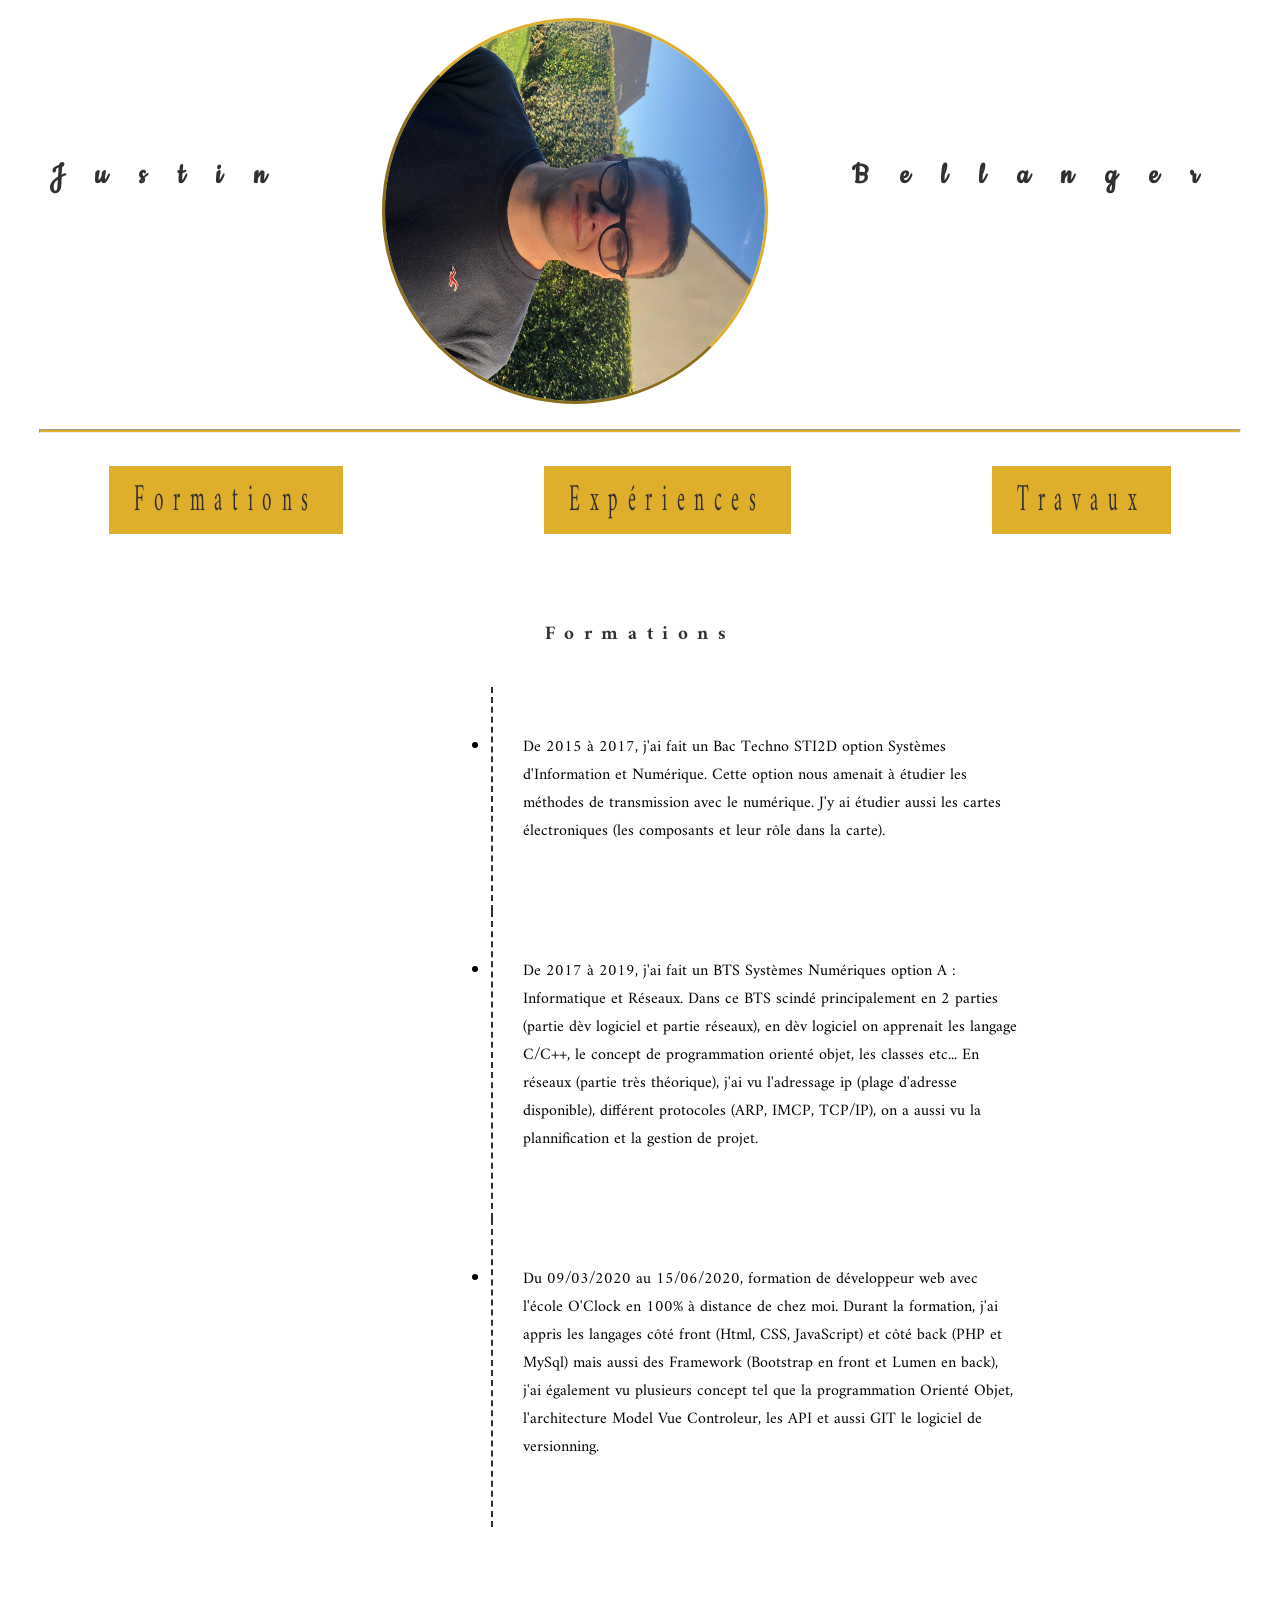
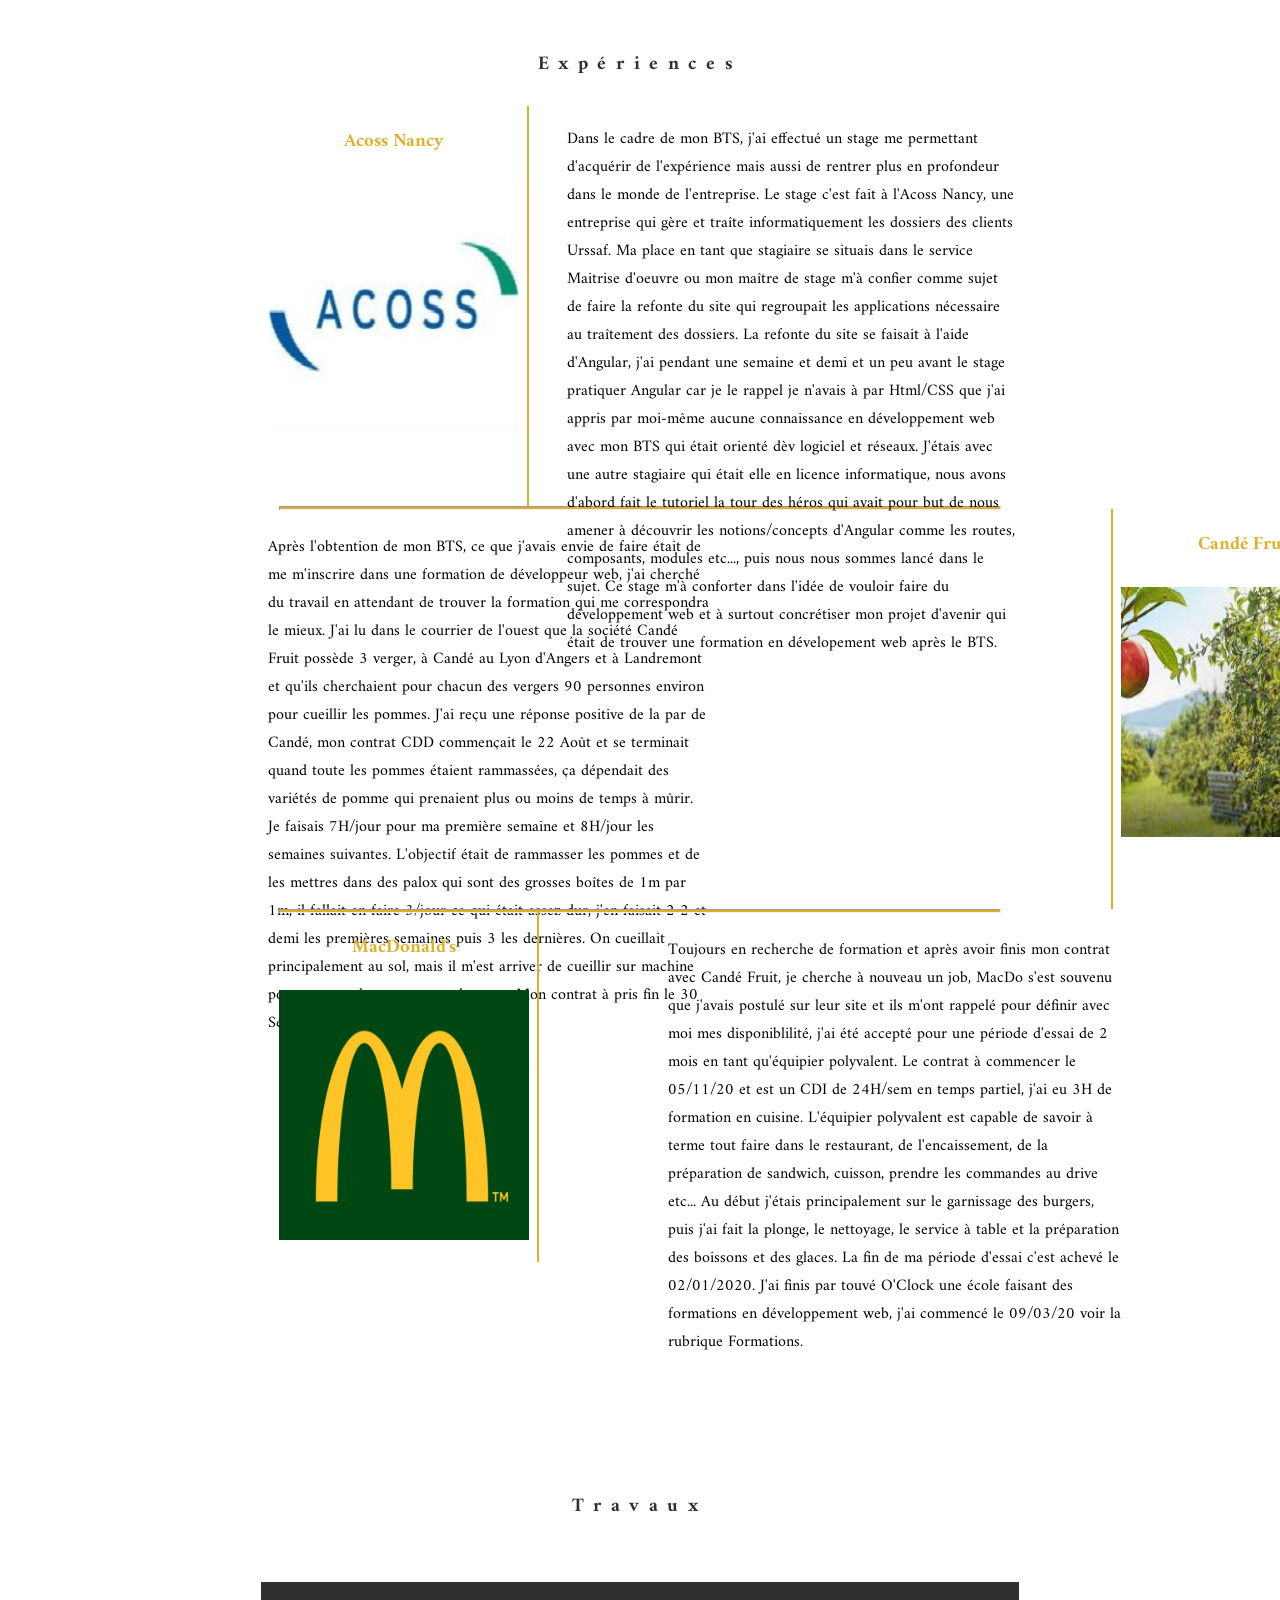
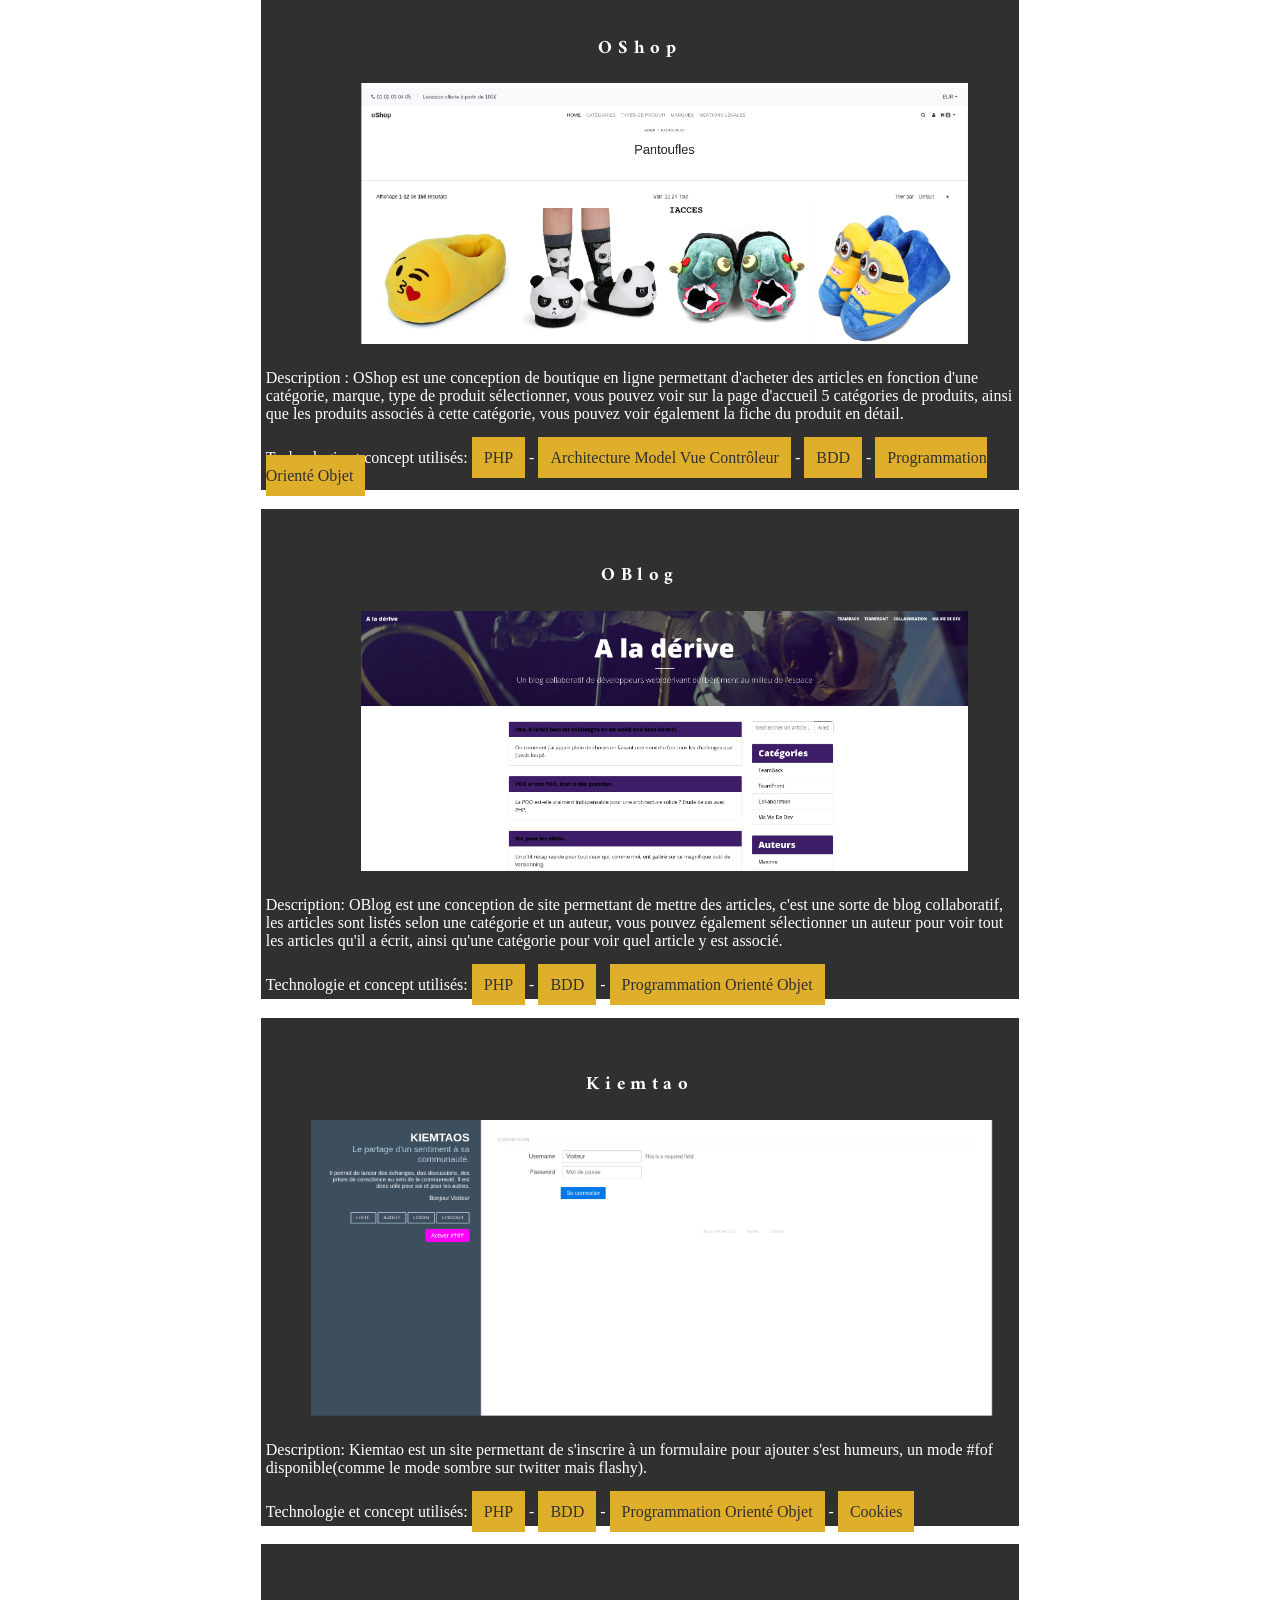
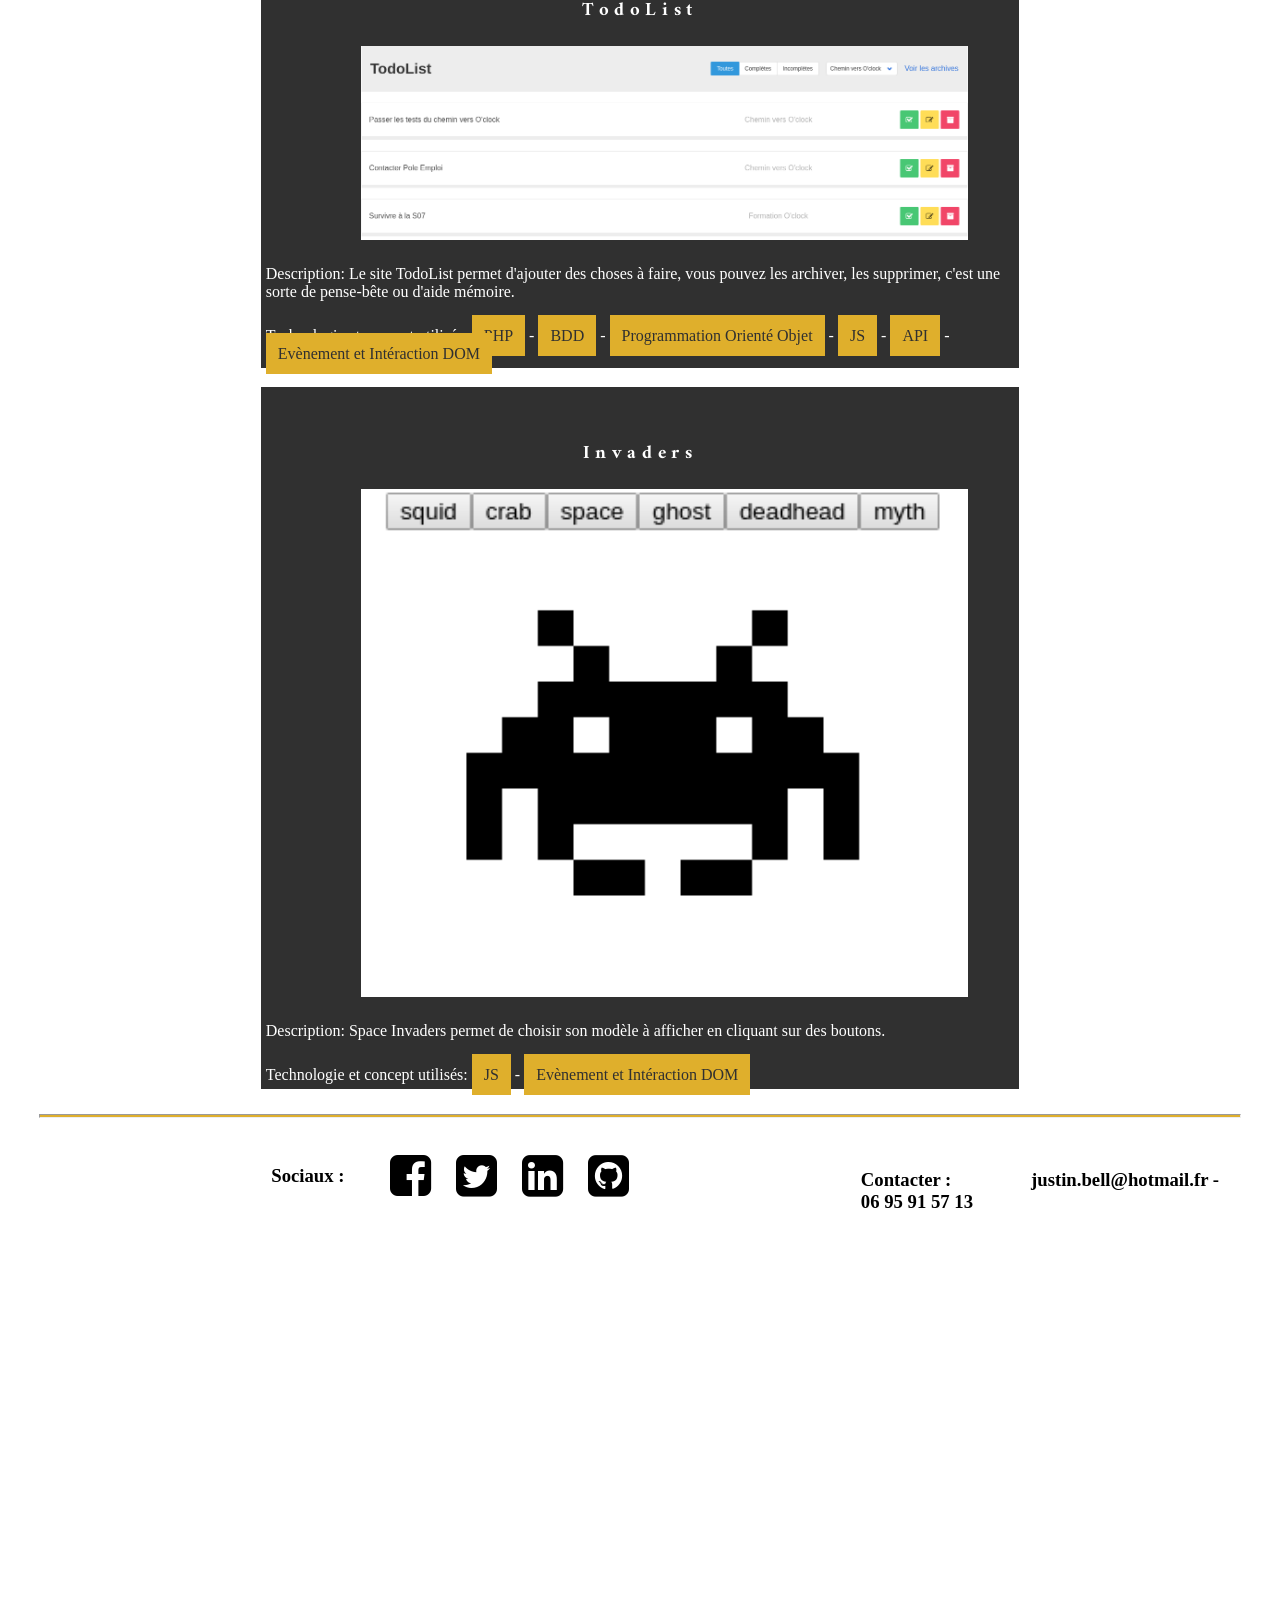
==== integration/index.html @ de5071a7 "premier commit" ====
<!DOCTYPE html>
<html>
    <head>
        <meta charset="utf-8">
        <meta name="author" content="Justin Bellanger" />
        <meta name="description" content="Site web pour me présenter"/>
        <meta name="keywords" content="formations, expériences, travaux">
        <link rel="stylesheet" href="styles.css">
        <link href="https://fonts.googleapis.com/css2?family=Cookie&display=swap" rel="stylesheet">
        <link href="https://fonts.googleapis.com/css2?family=Amiri&family=Cookie&display=swap" rel="stylesheet">
        <link href="https://stackpath.bootstrapcdn.com/font-awesome/4.7.0/css/font-awesome.min.css" rel="stylesheet" integrity="sha384-wvfXpqpZZVQGK6TAh5PVlGOfQNHSoD2xbE+QkPxCAFlNEevoEH3Sl0sibVcOQVnN" crossorigin="anonymous">
        <title>Web CV Justin Bellanger</title>
    </head>

    <body>
        <header class="highPage">
            <h1 class="highTitle">Justin</h1>
            <img class="highPicture" src="images/justinbellanger.JPG" alt="Moi, Justin Bellanger pris en photo dans son jardin">
            <h1 class="highTitle">Bellanger</h1>
        </header>

        <hr>

        <main class="mainPage">
            <section class="mainSection">
                <section class="mainSectionInSection">
                    <a class="mainLink" href="#formations">Formations</a>
                </section>
                <section class="mainSectionInSection">
                    <a class="mainLink" href="#expériences">Expériences</a>
                </section>
                <section class="mainSectionInSection">
                    <a class="mainLink" href="#travaux">Travaux</a>
                </section>
            </section>

            <h2 id="formations">Formations</h2>

            <div class="mainDivFormations">
                <ul class="mainUlFormations">
                    <li>
                        <p>
                            De 2015 à 2017, j'ai fait un Bac Techno STI2D option Systèmes d'Information et Numérique.
                            Cette option nous amenait à étudier les méthodes de transmission avec le numérique.
                            J'y ai étudier aussi les cartes électroniques (les composants et leur rôle dans la carte).
                        </p>
                    </li>

                    <li>
                        <p>
                            De 2017 à 2019, j'ai fait un BTS Systèmes Numériques option A : Informatique et Réseaux.
                            Dans ce BTS scindé principalement en 2 parties (partie dèv logiciel et partie réseaux), 
                            en dèv logiciel on apprenait les langage C/C++, le concept de programmation orienté objet, 
                            les classes etc... 
                            En réseaux (partie très théorique), j'ai vu l'adressage ip (plage d'adresse disponible),
                            différent protocoles (ARP, IMCP, TCP/IP), on a aussi vu la plannification et la gestion de projet.
                        </p>
                    </li>

                    <li>
                        <p>
                            Du 09/03/2020 au 15/06/2020, formation de développeur web avec l'école O'Clock en 100% à distance 
                            de chez moi. Durant la formation, j'ai appris les langages côté front (Html, CSS, JavaScript) et côté 
                            back (PHP et MySql) mais aussi des Framework (Bootstrap en front et Lumen en back), j'ai également vu plusieurs
                            concept tel que la programmation Orienté Objet, l'architecture Model Vue Controleur, les API et aussi GIT 
                            le logiciel de versionning. 
                        </p>
                    </li>
                </ul>
            </div>

            <h2 id="expériences">Expériences</h2>

            <section class="mainSectionExperience">
                <div class="mainDivLeftAcossExperience">
                    <h3 class="mainTitleAcossExperience">Acoss Nancy</h3>
                    <img class="mainImgAcossExperience" src="images/acoss.png" alt="L'entreprise Acoss à Nancy ou j'ai fait mon stage">
                </div>
                
                <div class="mainDivRightAcossExperience">
                    <p class="mainParagraphAcossExperience">
                        Dans le cadre de mon BTS, j'ai effectué un stage me permettant d'acquérir de l'expérience mais
                        aussi de rentrer plus en profondeur dans le monde de l'entreprise.

                        Le stage c'est fait à l'Acoss Nancy, une entreprise qui gère et traîte informatiquement les dossiers des clients 
                        Urssaf.

                        Ma place en tant que stagiaire se situais dans le service Maitrise d'oeuvre ou mon maître de stage m'à confier comme sujet
                        de faire la refonte du site qui regroupait les applications nécessaire au traîtement des dossiers.

                        La refonte du site se faisait à l'aide d'Angular, j'ai pendant une semaine et demi et un peu avant le stage pratiquer Angular car je
                        le rappel je n'avais à par Html/CSS que j'ai appris par moi-même aucune connaissance en développement web avec mon BTS qui était orienté dèv logiciel et réseaux.

                        J'étais avec une autre stagiaire qui était elle en licence informatique, nous avons d'abord fait le tutoriel la tour des héros qui avait
                        pour but de nous amener à découvrir les notions/concepts d'Angular comme les routes, composants, modules etc..., puis nous nous sommes
                        lancé dans le sujet. 

                        Ce stage m'à conforter dans l'idée de vouloir faire du développement web et à surtout concrétiser mon projet d'avenir qui était de
                        trouver une formation en dévelopement web après le BTS.
                    </p>
                </div>
               
                
                <hr class="mainHrHorizontalExperience">

                <div class="mainDivLeftCandeFruitExperience">
                    <p class="mainParagraphCandeFruitExperience">
                        Après l'obtention de mon BTS, ce que j'avais envie de faire était de me m'inscrire dans une formation de développeur web, 
                        j'ai cherché du travail en attendant de trouver la formation qui me correspondra le mieux.

                        J'ai lu dans le courrier de l'ouest que la société Candé Fruit possède 3 verger, à Candé 
                        au Lyon d'Angers et à Landremont et qu'ils cherchaient pour chacun des vergers 90 personnes environ pour
                        cueillir les pommes.

                        J'ai reçu une réponse positive de la par de Candé, mon contrat CDD commençait le 22 Août et se terminait quand toute
                        les pommes étaient rammassées, ça dépendait des variétés de pomme qui prenaient plus ou moins de temps à mûrir.

                        Je faisais 7H/jour pour ma première semaine et 8H/jour les semaines suivantes.

                        L'objectif était de rammasser les pommes et de les mettres dans des palox qui sont des grosses boîtes de 1m par 1m,
                        il fallait en faire 3/jour ce qui était assez dur, j'en faisait 2 2 et demi les premières semaines puis 3 les dernières.

                        On cueillait principalement au sol, mais il m'est arriver de cueillir sur machine pour attraper les pommes en hauteur.

                        Mon contrat à pris fin le 30 Septembre.
                    </p>
                </div>

                <div class="mainDivRightCandeFruitExperience">
                    <h3 class="mainTitleCandeFruitExperience">Candé Fruit</h3>
                    <img class="mainImgCandeFruitExperience" src="images/verger.jpeg">
                </div>

                <hr class="mainHrHorizontalCandeFruitExperience">

                <div class="mainDivLeftMacDoExperience">
                    <h3 class="mainTitleMacDoExperience">MacDonald's</h3>
                    <img class="mainImgMacDoExperience" src="images/mcdo.png">
                </div>

                <div class="mainDivRightMacDoExperience">
                    <p class="mainParagraphMacDoExperience">
                        Toujours en recherche de formation et après avoir finis mon contrat avec Candé Fruit, je cherche à nouveau
                        un job, MacDo s'est souvenu que j'avais postulé sur leur site et ils m'ont rappelé pour définir avec moi mes
                        disponiblilité, j'ai été accepté pour une période d'essai de 2 mois en tant qu'équipier polyvalent.

                        Le contrat à commencer le 05/11/20 et est un CDI de 24H/sem en temps partiel, j'ai eu 3H de formation en cuisine.

                        L'équipier polyvalent est capable de savoir à terme tout faire dans le restaurant, de l'encaissement,
                        de la préparation de sandwich, cuisson, prendre les commandes au drive etc...

                        Au début j'étais principalement sur le garnissage des burgers, puis j'ai fait la plonge, le nettoyage,
                        le service à table et la préparation des boissons et des glaces.

                        La fin de ma période d'essai c'est achevé le 02/01/2020.

                        J'ai finis par touvé O'Clock une école faisant des formations en développement web, j'ai commencé le 09/03/20
                        voir la rubrique Formations.
                    </p>
                </div>
            </section>

            <h2 id="travaux">Travaux</h2>

            <section class="mainSectionTravaux">
                <div class="mainDivOShopTravaux">
                    <h3 class="mainTitleOShopTravaux">OShop</h3>
                    <img class="mainImgOShopTravaux" src="images/OShop.png" alt="Image représentant une boutique en ligne avec une liste d'article">
                    <p class="mainParagraphOShopTravaux">
                        Description : OShop est une conception de boutique en ligne permettant d'acheter des articles en
                        fonction d'une catégorie, marque, type de produit sélectionner,
                        vous pouvez voir sur la page d'accueil 5 catégories de produits, ainsi que les produits associés
                        à cette catégorie, vous pouvez voir également la fiche du produit en détail.
                    </p>
                    <p class="mainParagraphOShopTravaux">
                        Technologie et concept utilisés: <span><tag class="mainTagOShopTravaux">PHP</tag> - <tag class="mainTagOShopTravaux">Architecture Model Vue Contrôleur</tag> - <tag class="mainTagOShopTravaux">BDD</tag> - <tag class="mainTagOShopTravaux">Programmation Orienté Objet</tag></span>
                    </p>
                </div>

                <div class="mainDivOBlogTravaux">
                    <h3 class="mainTitleOBlogTravaux">OBlog</h3>
                    <img class="mainImgOBlogTravaux" src="images/OBlog.png" alt="Image représentant un contenu pour éditer des articles">
                    <p class="mainParagraphOBlogTravaux">
                        Description: OBlog est une conception de site permettant de mettre des articles, c'est une sorte de blog collaboratif, les articles sont listés selon une catégorie et un auteur,
                        vous pouvez également sélectionner un auteur pour voir tout les articles qu'il a écrit, ainsi qu'une catégorie pour voir quel article y est associé. 
                    </p>
                    <p class="mainParagraphOBlogTravaux">
                        Technologie et concept utilisés: <span><tag class="mainTagOBlogTravaux">PHP</tag> - <tag class="mainTagOBlogTravaux">BDD</tag> - <tag class="mainTagOBlogTravaux">Programmation Orienté Objet</tag></span>
                    </p>
                </div>

                <div class="mainDivKiemtaoTravaux">
                    <h3 class="mainTitleKiemtaoTravaux">Kiemtao</h3>
                    <img class="mainImgKiemtaoTravaux" src="images/Kiemtao.png" alt="Image représentant un site pour décrire s'est humeurs">
                    <p class="mainParagraphKiemtaoTravaux">
                        Description: Kiemtao est un site permettant de s'inscrire à un formulaire pour ajouter s'est humeurs, un mode #fof disponible(comme le mode sombre sur twitter mais flashy). 
                    </p>
                    <p class="mainParagraphKiemtaoTravaux">
                        Technologie et concept utilisés: <span><tag class="mainTagKiemtaoTravaux">PHP</tag> - <tag class="mainTagKiemtaoTravaux">BDD</tag> - <tag class="mainTagKiemtaoTravaux">Programmation Orienté Objet</tag> - <tag class="mainTagKiemtaoTravaux">Cookies</tag></span>
                    </p>
                </div>

                <div class="mainDivTodoListTravaux">
                    <h3 class="mainTitleTodoListTravaux">TodoList</h3>
                    <img class="mainImgTodoListTravaux" src="images/TodoList.png" alt="Image représentant un site permettant de lister les choses que vous avez à faire">
                    <p class="mainParagraphTodoListTravaux">
                        Description: Le site TodoList permet d'ajouter des choses à faire, vous pouvez les archiver, les supprimer, c'est une sorte de pense-bête ou d'aide mémoire. 
                    </p>
                    <p class="mainParagraphTodoListTravaux">
                        Technologie et concept utilisés: <span><tag class="mainTagKiemtaoTravaux">PHP</tag> - <tag class="mainTagKiemtaoTravaux">BDD</tag> - <tag class="mainTagKiemtaoTravaux">Programmation Orienté Objet</tag> - <tag class="mainTagKiemtaoTravaux">JS</tag> - <tag class="mainTagKiemtaoTravaux">API</tag> - <tag class="mainTagKiemtaoTravaux">Evènement et Intéraction DOM</tag></span>
                    </p>
                </div>

                <div class="mainDivSpaceInvadersTravaux">
                    <h3 class="mainTitleSpaceInvadersTravaux">Invaders</h3>
                    <img class="mainImgSpaceInvadersTravaux" src="images/Invaders.png" alt="Image représentant un site ou l'on peur choisir d'afficher un modèle">
                    <p class="mainParagraphSpaceInvadersTravaux">
                        Description: Space Invaders permet de choisir son modèle à afficher en cliquant sur des boutons. 
                    </p>
                    <p class="mainParagraphSpaceInvadersTravaux">
                        Technologie et concept utilisés: <span><tag class="mainTagSpaceInvadersTravaux">JS</tag> - <tag class="mainTagSpaceInvadersTravaux">Evènement et Intéraction DOM</tag></span>
                    </p>
                </div>
            </section>
        </main>

        <hr class="mainHr">

        <footer class="downPage">
            <section class="downSectionSocialMedia">
                <h3>Sociaux :</h3> 
                <div class="logo">
                    <div class="iconLogo"><i class="fa fa-facebook-square fa-3x" aria-hidden="true"></i></div>
                    <div class="iconLogo"><i class="fa fa-twitter-square fa-3x" aria-hidden="true"></i></div>
                    <div class="iconLogo"><i class="fa fa-linkedin-square fa-3x" aria-hidden="true"></i></div>
                    <div class="iconLogo"><i class="fa fa-github-square fa-3x" aria-hidden="true"></i></div>
                </div>
            </section>

            <section class="downSectionContact">
                <h3>Contacter : <span class="downSectionContactMailAndNumber">justin.bell@hotmail.fr - 06 95 91 57 13</span></h3> 
            </section>
        </footer>
    </body>
</html>
---- integration/styles.css ----
body {

    height: 100vh;
}
/* Style du Header */
.highPage {

    display: flex;
    justify-content: space-around;
}

.highPicture {

    margin-top: 10px;
    width: 380px;
    height: 380px;
    transform: rotate(90deg);
    border-radius: 50%; 
    border-style: outset;
    border-width: 3px;
    border-color: #dfaf2c;

}

.highTitle {

    color: #303030;
    margin-top: 150px;
    letter-spacing: 1em;
    font-family: 'Cookie', cursive;
}

hr {

    background-color: #dfaf2c;
    height: 2px;
    width: 95%;
    margin-right: auto;
    margin-left: auto;
    margin-top: 25px;
}

/* Style du Main */
.mainSection {

    margin-top: 50px;
    display: flex;
    justify-content: space-around;
    width: 100%;
    perspective: 600px;/* On donne une perspective à un conteneur d'élément pour lui donné une profondeur */
    perspective-origin: center;/* On définit l'origine du point de fuite, c'est ce qui va donner l'impression qu'on va regarder de tel ou tel côté */
}

.mainSectionInSection {

    background-color: #dfaf2c;
    transform: translateZ(100px);/* Je fais translater sur l'axe z en profondeur, la je rapproche de 100px */
    transform: scale3d(1, 2, 2);/* Agrandit un objet selon un facteur sx sy sz sur les différents axes, ici je double le volume en ordonnée et en profondeur */
}

.mainLink {

    letter-spacing: 0.5em;
    font-family: 'Amiri', serif;
    text-decoration: none;
    color: #303030;
    padding: 25px;
    font-size: larger;
}

#formations {

    text-align: center;
    letter-spacing: 0.5em;
    font-family: 'Amiri', serif;
    margin-top: 100px;
    font-size: larger;
    color: #303030;
}

.mainDivFormations {

    font-family: 'Amiri', serif;
    width: 60%; 
    margin: auto; 
}

.mainDivFormations .mainUlFormations {

    margin: 20px 0;
    padding: 0;
    display: inline-block;
}

.mainDivFormations .mainUlFormations li { 

    list-style-type: disc;
    margin: auto;
    margin-left: 230px;
    min-height: 50px;
    border-left: 2px dashed #303030;
    padding: 30px 0 50px 30px;
    position: relative;
}

#expériences {

    text-align: center;
    letter-spacing: 0.5em;
    font-family: 'Amiri', serif;
    margin-top: 100px;
    font-size: larger;
    color: #303030;
}

.mainSectionExperience {

    width: 60%;
    margin-left: auto;
    margin-right: auto;
    margin-top: 25px;
    font-family: 'Amiri', serif;
}

.mainDivLeftAcossExperience {

    max-width: 40%;
    display: table-cell;
    border-right: 2px solid #dfaf2c;
    position: absolute;
    height: 400px;

}

.mainTitleAcossExperience {

    color: #dfaf2c;
    text-align: center;
}

.mainImgAcossExperience {

    padding: 8px;
    margin-left: auto;
    margin-right: auto;
    width: 250px;
    height: 250px;
}

.mainDivRightAcossExperience {

    float: right;
    max-width: 60%;
    vertical-align: auto;
    height: 400px;
}

.mainParagraphAcossExperience {

    padding: 3px;
}

.mainHrHorizontalExperience {

    background-color: #dfaf2c;
    height: 2px;
    width: 95%;
    margin-right: auto;
    margin-left: auto;
    margin-top: 25px;
}

.mainDivLeftCandeFruitExperience {

    max-width: 60%;
    vertical-align: auto;
    height: 400px;
}

.mainParagraphCandeFruitExperience {

    padding: 7px;
}

.mainDivRightCandeFruitExperience {

    max-width: 40%;
    display: table-cell;
    border-left: 2px solid #dfaf2c;
    height: 400px;
    position: relative;
    left: 850px;
    bottom: 417px;
}

.mainTitleCandeFruitExperience {

    color: #dfaf2c;
    text-align: center;
}

.mainImgCandeFruitExperience {

    padding: 8px;
    margin-left: auto;
    margin-right: auto;
    width: 250px;
    height: 250px;
}

.mainHrHorizontalCandeFruitExperience {

    background-color: #dfaf2c;
    height: 2px;
    width: 95%;
    margin-right: auto;
    margin-left: auto;
    margin-top: 25px;
    position: relative;
    bottom: 442px;
}

.mainDivLeftMacDoExperience {

    max-width: 40%;
    display: table-cell;
    border-right: 2px solid #dfaf2c;
    height: 350px;
    position: relative;
    right: 50px;
    bottom: 451px;
    left: 10px;
}

.mainTitleMacDoExperience {

    color: #dfaf2c;
    text-align: center;
}

.mainImgMacDoExperience {

    padding: 8px;
    margin-left: auto;
    margin-right: auto;
    width: 250px;
    height: 250px;
}

.mainParagraphMacDoExperience {

    padding: 7px;
    max-width: 60%;
    position: relative;
    left: 400px;
    bottom: 800px;
    
}

#travaux {

    text-align: center;
    letter-spacing: 0.5em;
    font-family: 'Amiri', serif;
    font-size: larger;
    color: #303030;
    position: relative;
    bottom: 690px;
}

.mainSectionTravaux {

    max-width: 60%;
    margin-left: auto;
    margin-right: auto; 
    position: relative;
    bottom: 650px;
   
}

.mainDivOShopTravaux {

    max-width: 100%; 
    background-color: #303030;
}

.mainTitleOShopTravaux {

    padding-top: 50px;
    text-align: center;
    letter-spacing: 0.3em;
    font-family: 'Amiri', serif;
    color: white;
}

.mainImgOShopTravaux {

    width: 80%;
    padding-left: 100px;
}

.mainParagraphOShopTravaux {

    color: white;
    padding: 5px;
}

.mainTagOShopTravaux {

    background-color: #dfaf2c;
    color: #303030;
    padding: 12px;
}

.mainTitleOBlogTravaux {

    padding-top: 50px;
    letter-spacing: 0.3em;
    font-family: 'Amiri', serif;
    color: #303030;
    text-align: center;
}

.mainDivOBlogTravaux {

    max-width: 100%; 
    background-color: #303030;
}

.mainTitleOBlogTravaux {

    text-align: center;
    letter-spacing: 0.3em;
    font-family: 'Amiri', serif;
    color: white;
}

.mainImgOBlogTravaux {

    width: 80%;
    padding-left: 100px;
}

.mainParagraphOBlogTravaux {

    color: white;
    padding: 5px;
}

.mainTagOBlogTravaux {

    background-color: #dfaf2c;
    color: #303030;
    padding: 12px;
}

.mainTitleKiemtaoTravaux {

    padding-top: 50px;
    letter-spacing: 0.3em;
    font-family: 'Amiri', serif;
    color: #303030;
    text-align: center;
}

.mainDivKiemtaoTravaux {

    max-width: 100%; 
    background-color: #303030;
}

.mainTitleKiemtaoTravaux {

    text-align: center;
    letter-spacing: 0.3em;
    font-family: 'Amiri', serif;
    color: white;
}

.mainImgKiemtaoTravaux {

    width: 90%;
    padding-left: 50px;
}

.mainParagraphKiemtaoTravaux {

    color: white;
    padding: 5px;
}

.mainTagKiemtaoTravaux {

    background-color: #dfaf2c;
    color: #303030;
    padding: 12px;
}

.mainTitleTodoListTravaux {

    padding-top: 50px;
    letter-spacing: 0.3em;
    font-family: 'Amiri', serif;
    color: #303030;
    text-align: center;
}

.mainDivTodoListTravaux {

    max-width: 100%; 
    background-color: #303030;
}

.mainTitleTodoListTravaux {

    text-align: center;
    letter-spacing: 0.3em;
    font-family: 'Amiri', serif;
    color: white;
}

.mainImgTodoListTravaux {

    width: 80%;
    padding-left: 100px;
}

.mainParagraphTodoListTravaux {

    color: white;
    padding: 5px;
}

.mainTagTodoListTravaux {

    background-color: #dfaf2c;
    color: #303030;
    padding: 12px;
}

.mainTitleSpaceInvadersTravaux {

    padding-top: 50px;
    letter-spacing: 0.3em;
    font-family: 'Amiri', serif;
    color: #303030;
    text-align: center;
}

.mainDivSpaceInvadersTravaux {

    max-width: 100%; 
    background-color: #303030;
}

.mainTitleSpaceInvadersTravaux {

    text-align: center;
    letter-spacing: 0.3em;
    font-family: 'Amiri', serif;
    color: white;
}

.mainImgSpaceInvadersTravaux {

    width: 80%;
    padding-left: 100px;
}

.mainParagraphSpaceInvadersTravaux {

    color: white;
    padding: 5px;
}

.mainTagSpaceInvadersTravaux {

    background-color: #dfaf2c;
    color: #303030;
    padding: 12px;
}

.mainHr {

    position: relative;
    bottom: 650px; 
}

.downPage {

    width: 60%;
    position: relative;
    bottom: 630px;
    margin-left: auto;
    margin-right: auto;
}

.downSectionSocialMedia {

    max-width: 50%;
    display: flex;
    justify-content: space-around;
    
}

.logo {

    display: flex;
    flex-direction: row;
    align-items: center;
}

.iconLogo {

    margin-left: 25px;
}

.downSectionContact {

    max-width: 50%;
    position: relative;
    left: 600px;
    bottom: 55px;
}

.downSectionContactMailAndNumber {

    padding-left: 75px;
}
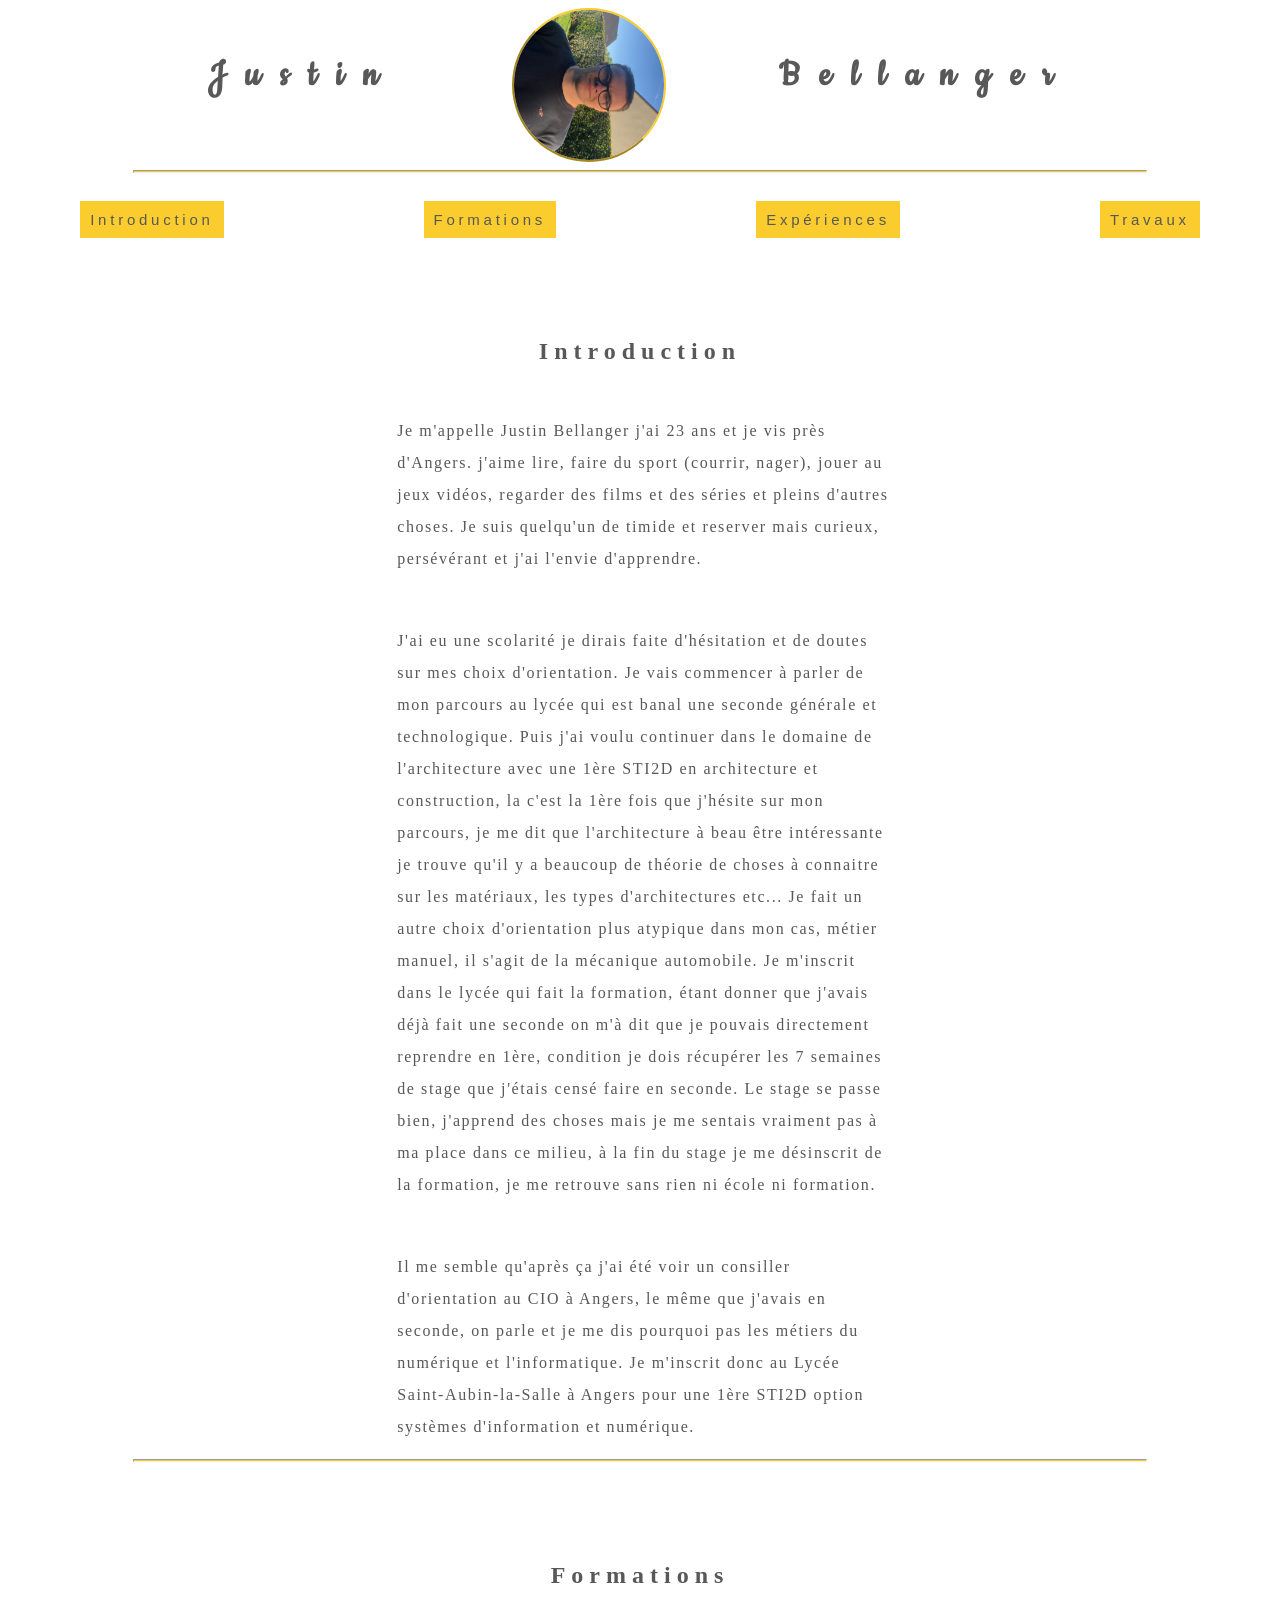
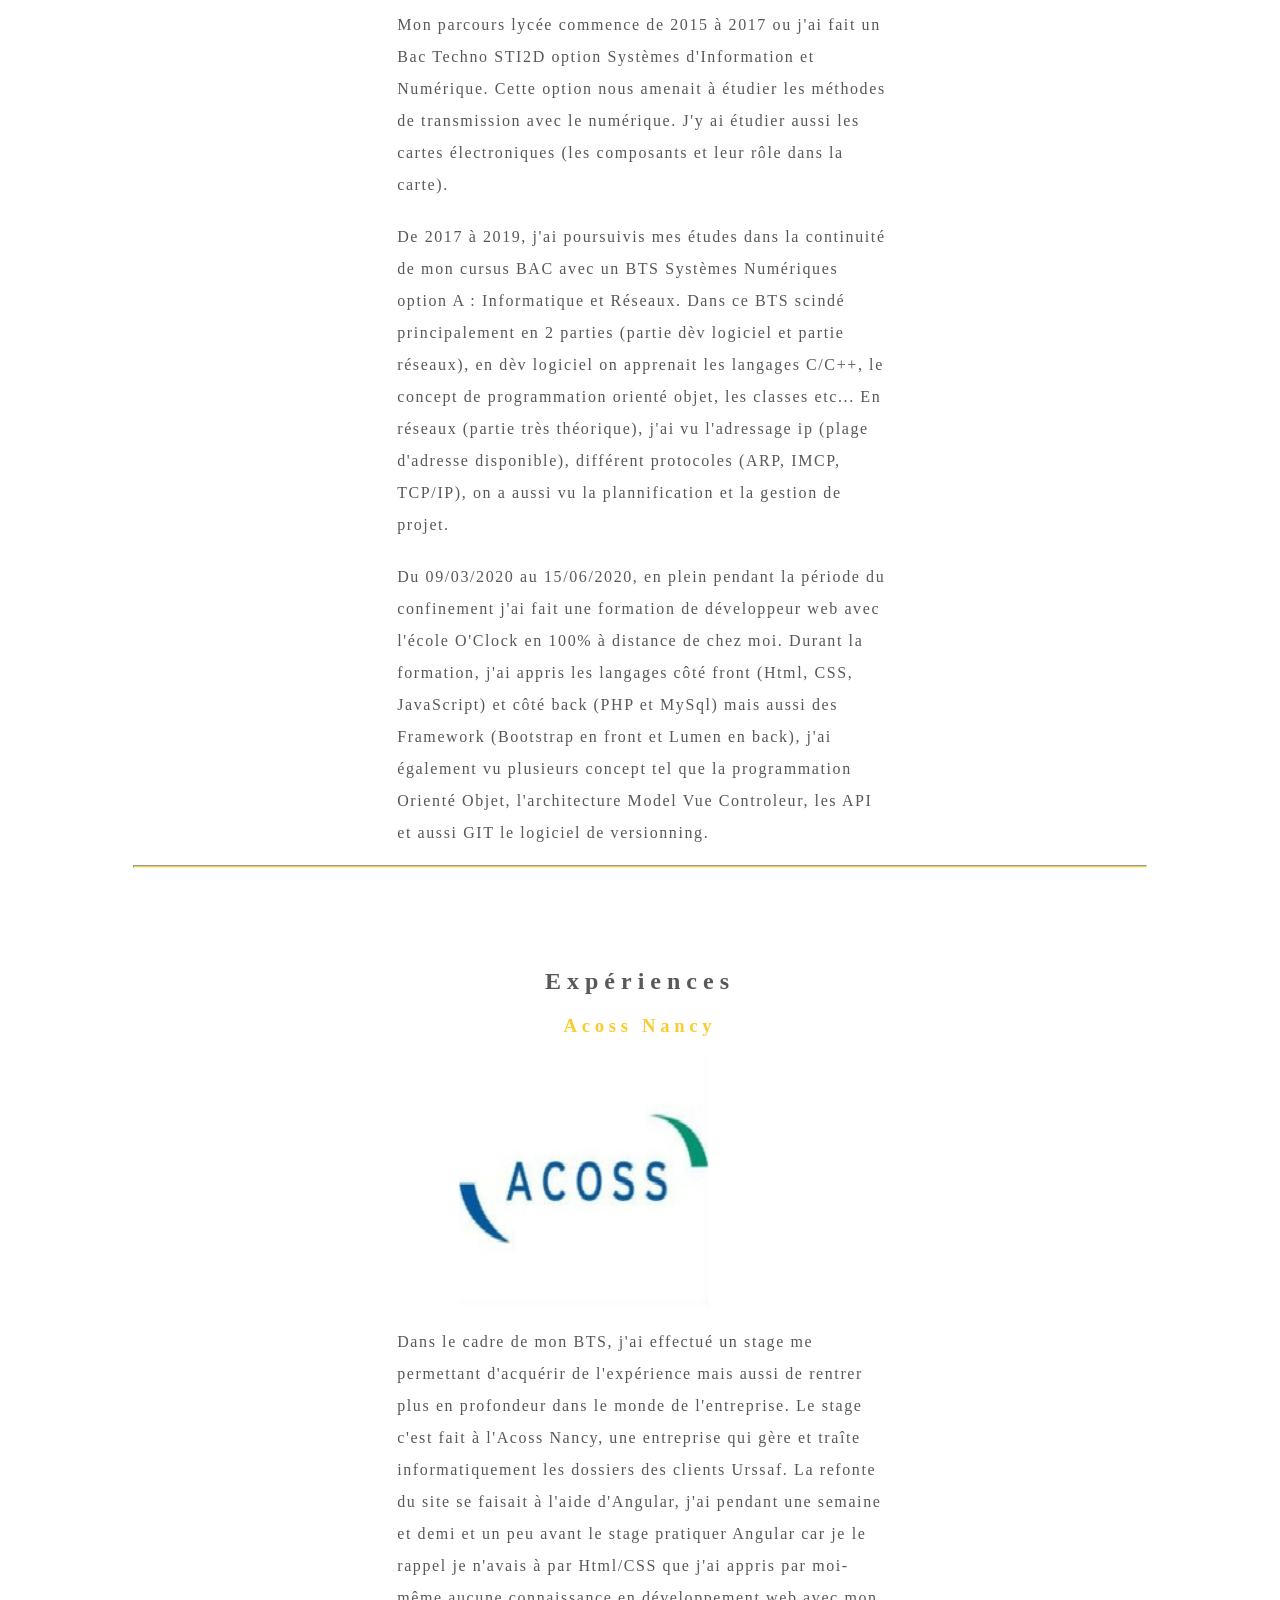
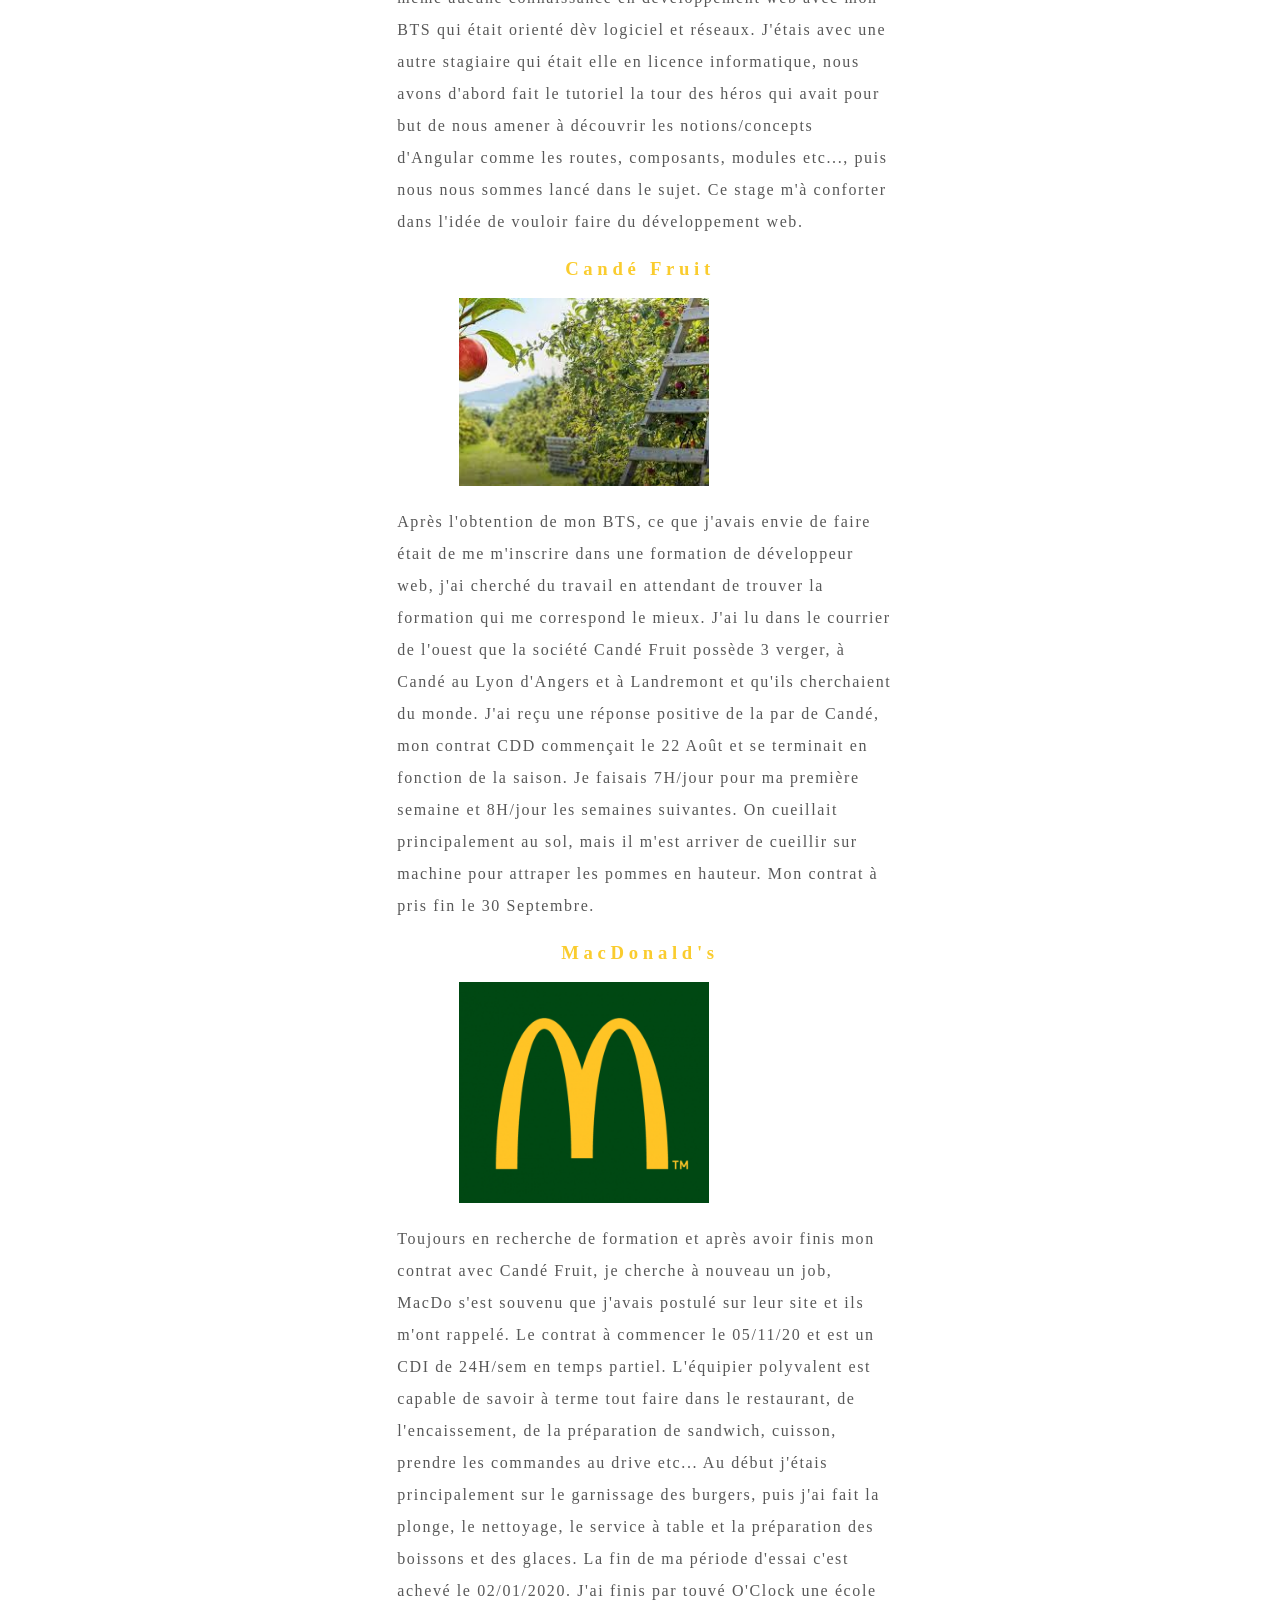
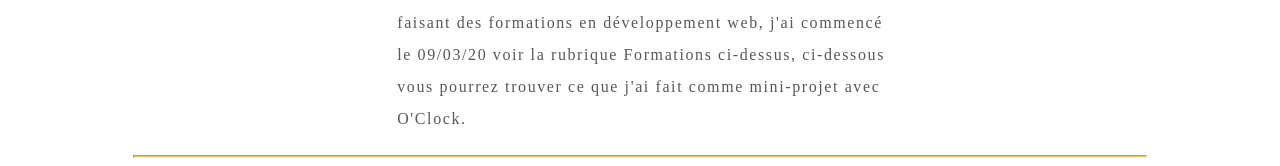
==== commit a4e18f28: "CSS responsive du Header et de la partie Introduction + Formation faite" ====
--- a/integration/index.html
+++ b/integration/index.html
@@ -5,6 +5,7 @@
         <meta name="author" content="Justin Bellanger" />
         <meta name="description" content="Site web pour me présenter"/>
         <meta name="keywords" content="formations, expériences, travaux">
+        <meta name="viewport" content="width=device-width">
         <link rel="stylesheet" href="styles.css">
         <link href="https://fonts.googleapis.com/css2?family=Cookie&display=swap" rel="stylesheet">
         <link href="https://fonts.googleapis.com/css2?family=Amiri&family=Cookie&display=swap" rel="stylesheet">
@@ -13,80 +14,98 @@
     </head>
 
     <body>
+        <!-- Header haut de la page avec une image séparant mon prénom et mon nom -->
         <header class="highPage">
-            <h1 class="highTitle">Justin</h1>
+            <h1 class="highTitleName">Justin</h1>
             <img class="highPicture" src="images/justinbellanger.JPG" alt="Moi, Justin Bellanger pris en photo dans son jardin">
-            <h1 class="highTitle">Bellanger</h1>
+            <h1 class="highTitleLastName">Bellanger</h1>
         </header>
 
         <hr>
-
+        
+        <!-- Main corps de la page -->
         <main class="mainPage">
-            <section class="mainSection">
-                <section class="mainSectionInSection">
-                    <a class="mainLink" href="#formations">Formations</a>
-                </section>
-                <section class="mainSectionInSection">
-                    <a class="mainLink" href="#expériences">Expériences</a>
-                </section>
-                <section class="mainSectionInSection">
-                    <a class="mainLink" href="#travaux">Travaux</a>
-                </section>
-            </section>
-
+            <!-- Menu de navigation avec 4 boutons, représentant les 4 parties du site -->
+            <nav class="nav">
+                <button class="btn"><a href="#introduction">Introduction</a></button>
+                <button class="btn"><a href="#formations">Formations</a></button>
+                <button class="btn"><a href="#expériences">Expériences</a></button>
+                <button class="btn"><a href="#travaux">Travaux</a></button>
+            </nav>
+
+            <!-- Titre première partie -->
+            <h2 id="introduction">Introduction</h2>
+            <!-- Section introduction avec 3 paragraphes -->
+            <section class="presentation">
+                <p class="introParagraph">Je m'appelle Justin Bellanger j'ai 23 ans et je vis près d'Angers.
+                    j'aime lire, faire du sport (courrir, nager), jouer au jeux vidéos, regarder des films et des séries et pleins d'autres choses.
+                    Je suis quelqu'un de timide et reserver mais curieux, persévérant et j'ai l'envie d'apprendre.
+                </p>
+
+                <p class="introParagraph">J'ai eu une scolarité je dirais faite d'hésitation et de doutes sur mes choix d'orientation.
+                    Je vais commencer à parler de mon parcours au lycée qui est banal une seconde générale et technologique.
+                    Puis j'ai voulu continuer dans le domaine de l'architecture avec une 1ère STI2D en architecture et construction,
+                    la c'est la 1ère fois que j'hésite sur mon parcours, je me dit que l'architecture à beau être intéressante je trouve qu'il y a beaucoup de théorie de choses à connaitre
+                    sur les matériaux, les types d'architectures etc...
+                    Je fait un autre choix d'orientation plus atypique dans mon cas, métier manuel, il s'agit de la mécanique automobile.
+                    Je m'inscrit dans le lycée qui fait la formation, étant donner que j'avais déjà fait une seconde on m'à dit que je pouvais directement reprendre en 1ère, condition je dois récupérer les 7 semaines de stage que j'étais censé faire en seconde.
+                    Le stage se passe bien, j'apprend des choses mais je me sentais vraiment pas à ma place dans ce milieu, à la fin du stage je me désinscrit de la formation, je me retrouve sans rien ni école ni formation.
+                </p>
+
+                <p class="introParagraph">Il me semble qu'après ça j'ai été voir un consiller d'orientation au CIO à Angers, le même que j'avais en seconde, on parle et je me dis pourquoi pas les métiers du numérique et l'informatique.
+                    Je m'inscrit donc au Lycée Saint-Aubin-la-Salle à Angers pour une 1ère STI2D option systèmes d'information et numérique.
+                </p>
+            </section>
+
+            <hr>
+
+            <!-- Titre 2ème partie -->
             <h2 id="formations">Formations</h2>
-
-            <div class="mainDivFormations">
-                <ul class="mainUlFormations">
-                    <li>
-                        <p>
-                            De 2015 à 2017, j'ai fait un Bac Techno STI2D option Systèmes d'Information et Numérique.
-                            Cette option nous amenait à étudier les méthodes de transmission avec le numérique.
-                            J'y ai étudier aussi les cartes électroniques (les composants et leur rôle dans la carte).
-                        </p>
-                    </li>
-
-                    <li>
-                        <p>
-                            De 2017 à 2019, j'ai fait un BTS Systèmes Numériques option A : Informatique et Réseaux.
-                            Dans ce BTS scindé principalement en 2 parties (partie dèv logiciel et partie réseaux), 
-                            en dèv logiciel on apprenait les langage C/C++, le concept de programmation orienté objet, 
-                            les classes etc... 
-                            En réseaux (partie très théorique), j'ai vu l'adressage ip (plage d'adresse disponible),
-                            différent protocoles (ARP, IMCP, TCP/IP), on a aussi vu la plannification et la gestion de projet.
-                        </p>
-                    </li>
-
-                    <li>
-                        <p>
-                            Du 09/03/2020 au 15/06/2020, formation de développeur web avec l'école O'Clock en 100% à distance 
-                            de chez moi. Durant la formation, j'ai appris les langages côté front (Html, CSS, JavaScript) et côté 
-                            back (PHP et MySql) mais aussi des Framework (Bootstrap en front et Lumen en back), j'ai également vu plusieurs
-                            concept tel que la programmation Orienté Objet, l'architecture Model Vue Controleur, les API et aussi GIT 
-                            le logiciel de versionning. 
-                        </p>
-                    </li>
-                </ul>
-            </div>
-
+            <!-- Section formation avec 3 paragraphes -->
+            <section class="mainDivFormations">
+                <p class="mainParagraphFormation">
+                    Mon parcours lycée commence de 2015 à 2017 ou j'ai fait un Bac Techno STI2D option Systèmes d'Information et Numérique.
+                    Cette option nous amenait à étudier les méthodes de transmission avec le numérique.
+                    J'y ai étudier aussi les cartes électroniques (les composants et leur rôle dans la carte).
+                </p>
+                    
+                <p class="mainParagraphFormation"> 
+                    De 2017 à 2019, j'ai poursuivis mes études dans la continuité de mon cursus BAC avec un BTS Systèmes Numériques option A : Informatique et Réseaux.
+                    Dans ce BTS scindé principalement en 2 parties (partie dèv logiciel et partie réseaux), 
+                    en dèv logiciel on apprenait les langages C/C++, le concept de programmation orienté objet, 
+                    les classes etc... 
+                    En réseaux (partie très théorique), j'ai vu l'adressage ip (plage d'adresse disponible),
+                    différent protocoles (ARP, IMCP, TCP/IP), on a aussi vu la plannification et la gestion de projet.
+                </p>
+
+                <p class="mainParagraphFormation">
+                    Du 09/03/2020 au 15/06/2020, en plein pendant la période du confinement j'ai fait une formation de développeur web avec l'école O'Clock en 100% à distance 
+                    de chez moi. Durant la formation, j'ai appris les langages côté front (Html, CSS, JavaScript) et côté 
+                    back (PHP et MySql) mais aussi des Framework (Bootstrap en front et Lumen en back), j'ai également vu plusieurs
+                    concept tel que la programmation Orienté Objet, l'architecture Model Vue Controleur, les API et aussi GIT 
+                    le logiciel de versionning. 
+                </p>             
+            </section>
+
+            <hr>
+            
+            <!-- Titre 3ème partie -->
             <h2 id="expériences">Expériences</h2>
-
+            <!-- Section avec 6 divs chacunes -->
             <section class="mainSectionExperience">
-                <div class="mainDivLeftAcossExperience">
-                    <h3 class="mainTitleAcossExperience">Acoss Nancy</h3>
-                    <img class="mainImgAcossExperience" src="images/acoss.png" alt="L'entreprise Acoss à Nancy ou j'ai fait mon stage">
-                </div>
-                
-                <div class="mainDivRightAcossExperience">
-                    <p class="mainParagraphAcossExperience">
+                <!-- La div contient une image et un titre -->
+                <div class="mainLeftDivExperience">
+                    <h3 class="mainTitleExperience">Acoss Nancy</h3>
+                    <img class="mainImgExperience" src="images/acoss.png" alt="L'entreprise Acoss à Nancy ou j'ai fait mon stage">
+                </div>
+                <!-- La div contient un paragraphe descriptif -->
+                <div class="mainRightDivExperience">
+                    <p class="mainParagraphExperience">
                         Dans le cadre de mon BTS, j'ai effectué un stage me permettant d'acquérir de l'expérience mais
                         aussi de rentrer plus en profondeur dans le monde de l'entreprise.
 
                         Le stage c'est fait à l'Acoss Nancy, une entreprise qui gère et traîte informatiquement les dossiers des clients 
                         Urssaf.
-
-                        Ma place en tant que stagiaire se situais dans le service Maitrise d'oeuvre ou mon maître de stage m'à confier comme sujet
-                        de faire la refonte du site qui regroupait les applications nécessaire au traîtement des dossiers.
 
                         La refonte du site se faisait à l'aide d'Angular, j'ai pendant une semaine et demi et un peu avant le stage pratiquer Angular car je
                         le rappel je n'avais à par Html/CSS que j'ai appris par moi-même aucune connaissance en développement web avec mon BTS qui était orienté dèv logiciel et réseaux.
@@ -95,56 +114,44 @@
                         pour but de nous amener à découvrir les notions/concepts d'Angular comme les routes, composants, modules etc..., puis nous nous sommes
                         lancé dans le sujet. 
 
-                        Ce stage m'à conforter dans l'idée de vouloir faire du développement web et à surtout concrétiser mon projet d'avenir qui était de
-                        trouver une formation en dévelopement web après le BTS.
-                    </p>
-                </div>
-               
+                        Ce stage m'à conforter dans l'idée de vouloir faire du développement web.
+                    </p>
+                </div>
                 
-                <hr class="mainHrHorizontalExperience">
-
-                <div class="mainDivLeftCandeFruitExperience">
-                    <p class="mainParagraphCandeFruitExperience">
+                <div class="mainLeftDivExperience">
+                    <h3 class="mainTitleExperience">Candé Fruit</h3>
+                    <img class="mainImgExperience" src="images/verger.jpeg">
+                </div>
+
+                <div class="mainRightDivExperience">
+                    <p class="mainParagraphExperience">
                         Après l'obtention de mon BTS, ce que j'avais envie de faire était de me m'inscrire dans une formation de développeur web, 
-                        j'ai cherché du travail en attendant de trouver la formation qui me correspondra le mieux.
+                        j'ai cherché du travail en attendant de trouver la formation qui me correspond le mieux.
 
                         J'ai lu dans le courrier de l'ouest que la société Candé Fruit possède 3 verger, à Candé 
-                        au Lyon d'Angers et à Landremont et qu'ils cherchaient pour chacun des vergers 90 personnes environ pour
-                        cueillir les pommes.
-
-                        J'ai reçu une réponse positive de la par de Candé, mon contrat CDD commençait le 22 Août et se terminait quand toute
-                        les pommes étaient rammassées, ça dépendait des variétés de pomme qui prenaient plus ou moins de temps à mûrir.
+                        au Lyon d'Angers et à Landremont et qu'ils cherchaient du monde.
+
+                        J'ai reçu une réponse positive de la par de Candé, mon contrat CDD commençait le 22 Août et se terminait en fonction de la saison.
 
                         Je faisais 7H/jour pour ma première semaine et 8H/jour les semaines suivantes.
 
-                        L'objectif était de rammasser les pommes et de les mettres dans des palox qui sont des grosses boîtes de 1m par 1m,
-                        il fallait en faire 3/jour ce qui était assez dur, j'en faisait 2 2 et demi les premières semaines puis 3 les dernières.
-
                         On cueillait principalement au sol, mais il m'est arriver de cueillir sur machine pour attraper les pommes en hauteur.
 
                         Mon contrat à pris fin le 30 Septembre.
                     </p>
                 </div>
 
-                <div class="mainDivRightCandeFruitExperience">
-                    <h3 class="mainTitleCandeFruitExperience">Candé Fruit</h3>
-                    <img class="mainImgCandeFruitExperience" src="images/verger.jpeg">
-                </div>
-
-                <hr class="mainHrHorizontalCandeFruitExperience">
-
-                <div class="mainDivLeftMacDoExperience">
-                    <h3 class="mainTitleMacDoExperience">MacDonald's</h3>
-                    <img class="mainImgMacDoExperience" src="images/mcdo.png">
-                </div>
-
-                <div class="mainDivRightMacDoExperience">
-                    <p class="mainParagraphMacDoExperience">
+                <div class="mainLeftDivExperience">
+                    <h3 class="mainTitleExperience">MacDonald's</h3>
+                    <img class="mainImgExperience" src="images/mcdo.png">
+                </div>
+
+                <div class="mainRightDivExperience">
+                    <p class="mainParagraphExperience">
                         Toujours en recherche de formation et après avoir finis mon contrat avec Candé Fruit, je cherche à nouveau
-                        un job, MacDo s'est souvenu que j'avais postulé sur leur site et ils m'ont rappelé pour définir avec moi mes
-                        disponiblilité, j'ai été accepté pour une période d'essai de 2 mois en tant qu'équipier polyvalent.
-
-                        Le contrat à commencer le 05/11/20 et est un CDI de 24H/sem en temps partiel, j'ai eu 3H de formation en cuisine.
+                        un job, MacDo s'est souvenu que j'avais postulé sur leur site et ils m'ont rappelé.
+
+                        Le contrat à commencer le 05/11/20 et est un CDI de 24H/sem en temps partiel.
 
                         L'équipier polyvalent est capable de savoir à terme tout faire dans le restaurant, de l'encaissement,
                         de la préparation de sandwich, cuisson, prendre les commandes au drive etc...
@@ -155,12 +162,15 @@
                         La fin de ma période d'essai c'est achevé le 02/01/2020.
 
                         J'ai finis par touvé O'Clock une école faisant des formations en développement web, j'ai commencé le 09/03/20
-                        voir la rubrique Formations.
-                    </p>
-                </div>
-            </section>
-
-            <h2 id="travaux">Travaux</h2>
+                        voir la rubrique Formations ci-dessus, ci-dessous vous pourrez trouver ce que j'ai fait comme mini-projet avec O'Clock.
+                    </p>
+                </div>
+            </section>
+
+            <hr>
+
+            <!-- Titre de la 4ème partie -->
+            <!--<h2 id="travaux">Travaux</h2>
 
             <section class="mainSectionTravaux">
                 <div class="mainDivOShopTravaux">
@@ -221,10 +231,10 @@
                         Technologie et concept utilisés: <span><tag class="mainTagSpaceInvadersTravaux">JS</tag> - <tag class="mainTagSpaceInvadersTravaux">Evènement et Intéraction DOM</tag></span>
                     </p>
                 </div>
-            </section>
+            </section>-->
         </main>
-
-        <hr class="mainHr">
+        
+        <!--<hr class="mainHr">
 
         <footer class="downPage">
             <section class="downSectionSocialMedia">
@@ -240,6 +250,6 @@
             <section class="downSectionContact">
                 <h3>Contacter : <span class="downSectionContactMailAndNumber">justin.bell@hotmail.fr - 06 95 91 57 13</span></h3> 
             </section>
-        </footer>
+        </footer>-->
     </body>
 </html> 
--- a/integration/styles.css
+++ b/integration/styles.css
@@ -1,529 +1,276 @@
-body {
-
-    height: 100vh;
-}
+/* Style Globaux */
+
+/* Titre principale */
+h1 {
+
+    font-family: Cookie;
+    letter-spacing: 0.25em;
+    font-size: 25px;
+    margin-top: 45px;
+    color: #585858;
+
+}
+/* Barre de délimitation entre les parties */
+hr {
+
+    background-color: #FACC2E;
+    height: 1px;
+    width: 80%;
+}
+/* Bouttons du menu */
+button {
+
+    margin-top: 20px;
+    margin-left: 30%;
+    margin-right: 30%;
+    padding: 10px;
+    background-color: #FACC2E;
+    border: none;
+}
+
+button:hover {
+
+    cursor: pointer;
+    box-shadow: 4px 4px 4px 4px #585858;
+    transition: 0.3s;
+}
+/* Lien des bouttons */
+a {
+
+    text-decoration: none;
+    font-size: 15px;
+    letter-spacing: 0.25em;
+    color: #585858;
+}
+/* Titres des parties */
+h2 {
+
+    margin-top: 100px;
+    text-align: center;
+    color: #585858;
+    letter-spacing: 0.25em;
+}
+
 /* Style du Header */
+
 .highPage {
 
+    width: 100%;/* Le header va prendre toute la largeur de la page */
+    display: flex;/* Le header va être flexible et on pourra agencer son contenu */
+    justify-content: space-between;/* Le contenu du header s'affiche en ligne avec des espaces entre chaque éléments */
+}
+
+.highTitleName {
+
+    margin-left: 20px;
+}
+
+.highTitleLastName {
+
+    margin-right: 20px;
+}
+
+.highPicture {
+
+    width: 150px;
+    height: 150px;
+    transform: rotate(90deg);/* Propriété qui va axer l'image sur un point d'origine, ici on tourne à 90° autour de son point */
+    border-width: 2px;
+    border-style: outset;/* Bordure qui fait apparaître l'élément en relief */
+    border-color: #FACC2E;
+    border-radius: 50%;
+}
+
+/* Style du Main */
+
+/* Le nav qui contient les 4 bouttons */
+.nav {
+
     display: flex;
-    justify-content: space-around;
-}
-
-.highPicture {
-
-    margin-top: 10px;
-    width: 380px;
-    height: 380px;
-    transform: rotate(90deg);
-    border-radius: 50%; 
-    border-style: outset;
-    border-width: 3px;
-    border-color: #dfaf2c;
-
-}
-
-.highTitle {
-
-    color: #303030;
-    margin-top: 150px;
-    letter-spacing: 1em;
-    font-family: 'Cookie', cursive;
-}
-
-hr {
-
-    background-color: #dfaf2c;
-    height: 2px;
-    width: 95%;
-    margin-right: auto;
-    margin-left: auto;
-    margin-top: 25px;
-}
-
-/* Style du Main */
-.mainSection {
+    flex-wrap: wrap;
+    flex-direction: column;/* Les boutons sont affiché en colonne */
+
+}
+/* Les paragraphes de la partie introduction */
+.introParagraph {
 
     margin-top: 50px;
-    display: flex;
-    justify-content: space-around;
-    width: 100%;
-    perspective: 600px;/* On donne une perspective à un conteneur d'élément pour lui donné une profondeur */
-    perspective-origin: center;/* On définit l'origine du point de fuite, c'est ce qui va donner l'impression qu'on va regarder de tel ou tel côté */
-}
-
-.mainSectionInSection {
-
-    background-color: #dfaf2c;
-    transform: translateZ(100px);/* Je fais translater sur l'axe z en profondeur, la je rapproche de 100px */
-    transform: scale3d(1, 2, 2);/* Agrandit un objet selon un facteur sx sy sz sur les différents axes, ici je double le volume en ordonnée et en profondeur */
-}
-
-.mainLink {
-
-    letter-spacing: 0.5em;
-    font-family: 'Amiri', serif;
-    text-decoration: none;
-    color: #303030;
-    padding: 25px;
-    font-size: larger;
-}
-
-#formations {
-
-    text-align: center;
-    letter-spacing: 0.5em;
-    font-family: 'Amiri', serif;
-    margin-top: 100px;
-    font-size: larger;
-    color: #303030;
-}
-
-.mainDivFormations {
-
-    font-family: 'Amiri', serif;
-    width: 60%; 
-    margin: auto; 
-}
-
-.mainDivFormations .mainUlFormations {
-
-    margin: 20px 0;
-    padding: 0;
-    display: inline-block;
-}
-
-.mainDivFormations .mainUlFormations li { 
-
-    list-style-type: disc;
-    margin: auto;
-    margin-left: 230px;
-    min-height: 50px;
-    border-left: 2px dashed #303030;
-    padding: 30px 0 50px 30px;
-    position: relative;
-}
-
-#expériences {
-
-    text-align: center;
-    letter-spacing: 0.5em;
-    font-family: 'Amiri', serif;
-    margin-top: 100px;
-    font-size: larger;
-    color: #303030;
-}
-
-.mainSectionExperience {
-
-    width: 60%;
+    color: #585858;
+    letter-spacing: 0.1em;
+    padding-left: 10px;
+    line-height: 2rem;/* Espacement entre les lignes */
+}
+/* Les paragraphes de la partie formation */
+.mainParagraphFormation {
+
+    margin-top: 20px;
+    color: #585858;
+    letter-spacing: 0.1em;
+    padding-left: 10px;
+    line-height: 2rem;
+}
+/* La div (gauche->penser pour flexbox) contenant un titre et une image */
+.mainLeftDivExperience {
+
+    width: 80%;/* La div prend 80% dans la largeur de la page */
     margin-left: auto;
     margin-right: auto;
-    margin-top: 25px;
-    font-family: 'Amiri', serif;
-}
-
-.mainDivLeftAcossExperience {
-
-    max-width: 40%;
-    display: table-cell;
-    border-right: 2px solid #dfaf2c;
-    position: absolute;
-    height: 400px;
-
-}
-
-.mainTitleAcossExperience {
-
-    color: #dfaf2c;
+}
+/* Titre de la div de (gauche)*/
+.mainTitleExperience {
+
+    color: #FACC2E;
     text-align: center;
-}
-
-.mainImgAcossExperience {
-
-    padding: 8px;
-    margin-left: auto;
-    margin-right: auto;
+    letter-spacing: 0.25em;
+}
+/* Image de la div de (gauche) */
+.mainImgExperience {
+
     width: 250px;
-    height: 250px;
-}
-
-.mainDivRightAcossExperience {
-
-    float: right;
-    max-width: 60%;
-    vertical-align: auto;
-    height: 400px;
-}
-
-.mainParagraphAcossExperience {
-
-    padding: 3px;
-}
-
-.mainHrHorizontalExperience {
-
-    background-color: #dfaf2c;
-    height: 2px;
-    width: 95%;
-    margin-right: auto;
-    margin-left: auto;
-    margin-top: 25px;
-}
-
-.mainDivLeftCandeFruitExperience {
-
-    max-width: 60%;
-    vertical-align: auto;
-    height: 400px;
-}
-
-.mainParagraphCandeFruitExperience {
-
-    padding: 7px;
-}
-
-.mainDivRightCandeFruitExperience {
-
-    max-width: 40%;
-    display: table-cell;
-    border-left: 2px solid #dfaf2c;
-    height: 400px;
-    position: relative;
-    left: 850px;
-    bottom: 417px;
-}
-
-.mainTitleCandeFruitExperience {
-
-    color: #dfaf2c;
-    text-align: center;
-}
-
-.mainImgCandeFruitExperience {
-
-    padding: 8px;
-    margin-left: auto;
-    margin-right: auto;
-    width: 250px;
-    height: 250px;
-}
-
-.mainHrHorizontalCandeFruitExperience {
-
-    background-color: #dfaf2c;
-    height: 2px;
-    width: 95%;
-    margin-right: auto;
-    margin-left: auto;
-    margin-top: 25px;
-    position: relative;
-    bottom: 442px;
-}
-
-.mainDivLeftMacDoExperience {
-
-    max-width: 40%;
-    display: table-cell;
-    border-right: 2px solid #dfaf2c;
-    height: 350px;
-    position: relative;
-    right: 50px;
-    bottom: 451px;
-    left: 10px;
-}
-
-.mainTitleMacDoExperience {
-
-    color: #dfaf2c;
-    text-align: center;
-}
-
-.mainImgMacDoExperience {
-
-    padding: 8px;
-    margin-left: auto;
-    margin-right: auto;
-    width: 250px;
-    height: 250px;
-}
-
-.mainParagraphMacDoExperience {
-
-    padding: 7px;
-    max-width: 60%;
-    position: relative;
-    left: 400px;
-    bottom: 800px;
-    
-}
-
-#travaux {
-
-    text-align: center;
-    letter-spacing: 0.5em;
-    font-family: 'Amiri', serif;
-    font-size: larger;
-    color: #303030;
-    position: relative;
-    bottom: 690px;
-}
-
-.mainSectionTravaux {
-
-    max-width: 60%;
-    margin-left: auto;
-    margin-right: auto; 
-    position: relative;
-    bottom: 650px;
-   
-}
-
-.mainDivOShopTravaux {
-
-    max-width: 100%; 
-    background-color: #303030;
-}
-
-.mainTitleOShopTravaux {
-
-    padding-top: 50px;
-    text-align: center;
-    letter-spacing: 0.3em;
-    font-family: 'Amiri', serif;
-    color: white;
-}
-
-.mainImgOShopTravaux {
-
-    width: 80%;
-    padding-left: 100px;
-}
-
-.mainParagraphOShopTravaux {
-
-    color: white;
-    padding: 5px;
-}
-
-.mainTagOShopTravaux {
-
-    background-color: #dfaf2c;
-    color: #303030;
-    padding: 12px;
-}
-
-.mainTitleOBlogTravaux {
-
-    padding-top: 50px;
-    letter-spacing: 0.3em;
-    font-family: 'Amiri', serif;
-    color: #303030;
-    text-align: center;
-}
-
-.mainDivOBlogTravaux {
-
-    max-width: 100%; 
-    background-color: #303030;
-}
-
-.mainTitleOBlogTravaux {
-
-    text-align: center;
-    letter-spacing: 0.3em;
-    font-family: 'Amiri', serif;
-    color: white;
-}
-
-.mainImgOBlogTravaux {
-
-    width: 80%;
-    padding-left: 100px;
-}
-
-.mainParagraphOBlogTravaux {
-
-    color: white;
-    padding: 5px;
-}
-
-.mainTagOBlogTravaux {
-
-    background-color: #dfaf2c;
-    color: #303030;
-    padding: 12px;
-}
-
-.mainTitleKiemtaoTravaux {
-
-    padding-top: 50px;
-    letter-spacing: 0.3em;
-    font-family: 'Amiri', serif;
-    color: #303030;
-    text-align: center;
-}
-
-.mainDivKiemtaoTravaux {
-
-    max-width: 100%; 
-    background-color: #303030;
-}
-
-.mainTitleKiemtaoTravaux {
-
-    text-align: center;
-    letter-spacing: 0.3em;
-    font-family: 'Amiri', serif;
-    color: white;
-}
-
-.mainImgKiemtaoTravaux {
-
-    width: 90%;
     padding-left: 50px;
 }
-
-.mainParagraphKiemtaoTravaux {
-
-    color: white;
-    padding: 5px;
-}
-
-.mainTagKiemtaoTravaux {
-
-    background-color: #dfaf2c;
-    color: #303030;
-    padding: 12px;
-}
-
-.mainTitleTodoListTravaux {
-
-    padding-top: 50px;
-    letter-spacing: 0.3em;
-    font-family: 'Amiri', serif;
-    color: #303030;
-    text-align: center;
-}
-
-.mainDivTodoListTravaux {
-
-    max-width: 100%; 
-    background-color: #303030;
-}
-
-.mainTitleTodoListTravaux {
-
-    text-align: center;
-    letter-spacing: 0.3em;
-    font-family: 'Amiri', serif;
-    color: white;
-}
-
-.mainImgTodoListTravaux {
-
-    width: 80%;
-    padding-left: 100px;
-}
-
-.mainParagraphTodoListTravaux {
-
-    color: white;
-    padding: 5px;
-}
-
-.mainTagTodoListTravaux {
-
-    background-color: #dfaf2c;
-    color: #303030;
-    padding: 12px;
-}
-
-.mainTitleSpaceInvadersTravaux {
-
-    padding-top: 50px;
-    letter-spacing: 0.3em;
-    font-family: 'Amiri', serif;
-    color: #303030;
-    text-align: center;
-}
-
-.mainDivSpaceInvadersTravaux {
-
-    max-width: 100%; 
-    background-color: #303030;
-}
-
-.mainTitleSpaceInvadersTravaux {
-
-    text-align: center;
-    letter-spacing: 0.3em;
-    font-family: 'Amiri', serif;
-    color: white;
-}
-
-.mainImgSpaceInvadersTravaux {
-
-    width: 80%;
-    padding-left: 100px;
-}
-
-.mainParagraphSpaceInvadersTravaux {
-
-    color: white;
-    padding: 5px;
-}
-
-.mainTagSpaceInvadersTravaux {
-
-    background-color: #dfaf2c;
-    color: #303030;
-    padding: 12px;
-}
-
-.mainHr {
-
-    position: relative;
-    bottom: 650px; 
-}
-
-.downPage {
-
-    width: 60%;
-    position: relative;
-    bottom: 630px;
-    margin-left: auto;
-    margin-right: auto;
-}
-
-.downSectionSocialMedia {
-
-    max-width: 50%;
-    display: flex;
-    justify-content: space-around;
-    
-}
-
-.logo {
-
-    display: flex;
-    flex-direction: row;
-    align-items: center;
-}
-
-.iconLogo {
-
-    margin-left: 25px;
-}
-
-.downSectionContact {
-
-    max-width: 50%;
-    position: relative;
-    left: 600px;
-    bottom: 55px;
-}
-
-.downSectionContactMailAndNumber {
-
-    padding-left: 75px;
+/* Paragraphe de la div de (droite) */
+.mainParagraphExperience {
+
+    color: #585858;
+    margin-bottom: 20px;
+    letter-spacing: 0.1em;
+    padding-left: 10px;
+    line-height: 2rem;
+}
+
+/* Responsive */
+
+@media screen and (min-width: 600px) 
+{
+    /* Tablettes */
+    .highTitleName {
+
+        margin-left: 20px;
+        letter-spacing: 0.5em;
+        font-size: 30px;
+    }
+    .highTitleLastName {
+
+        margin-right: 20px;
+        letter-spacing: 0.5em;
+        font-size: 30px;
+    }
+    .nav {
+
+        flex-wrap: nowrap;
+        flex-direction: row;
+        justify-content: center;/* A 600px le menu avec les boutons seront sur une seule ligne */
+    }
+    button {
+
+        padding: 10px;
+        margin-left: 10px;
+        margin-right: 10px;
+    }
+    .presentation {
+
+        width: 80%;/* A 600px le contenu de la div ne prendra que 80% de sa largeur */
+        margin-left: auto;
+        margin-right: auto;
+    }
+    .mainDivFormations {
+
+        width: 80%;
+        margin-left: auto;
+        margin-right: auto;
+    }
+    .mainImgExperience {
+
+        padding-left: 100px;
+    }
+    .mainRightDivExperience {
+
+        width: 80%;
+        margin-left: auto;
+        margin-right: auto;
+    }
+
+} 
+
+@media screen and (min-width: 900px) 
+{
+    /* Tablette avec écran plus grand */
+    .highTitleName {
+
+        font-size: 40px;
+        margin-left: 30px;
+    }
+    .highTitleLastName {
+
+        font-size: 40px;
+        margin-right: 30px;
+    }
+    button {
+
+        margin-left: 60px;
+        margin-right: 60px;
+    }
+    .presentation {
+
+        width: 60%;/* A 900px le contenu de la div ne prendra que 60% de sa largeur */
+        margin-left: auto;
+        margin-right: auto;
+    }
+    .mainDivFormations {
+
+        width: 60%;
+        margin-left: auto;
+        margin-right: auto;
+    }
+    .mainImgExperience {
+
+        padding-left: 225px;/* A partir de 900px l'image sera décaler de 225px vers la droite pour quel soit centrer (technique à revoir peut-être utiliser flexbox) */
+    }
+    .mainRightDivExperience {
+
+        width: 60%;
+        margin-left: auto;
+        margin-right: auto;
+    }
+}
+
+@media screen and (min-width: 1200px)
+{
+    /* Ordinateur */
+    .highTitleName {
+
+        margin-left: 200px;
+    }
+    .highTitleLastName {
+
+        margin-right: 200px;
+    }
+    button {
+
+        margin-left: 100px;
+        margin-right: 100px;
+    }
+    .presentation {
+
+        width: 40%;/* A 1200px le contenu de la div ne prendra que 40% de sa largeur */
+        margin-left: auto;
+        margin-right: auto;
+    }
+    .mainDivFormations {
+
+        width: 40%;
+        margin-left: auto;
+        margin-right: auto;
+    }
+    .mainImgExperience {
+
+        padding-left: 325px;
+    }
+    .mainRightDivExperience {
+
+        width: 40%;
+        margin-left: auto;
+        margin-right: auto;
+    }
 }
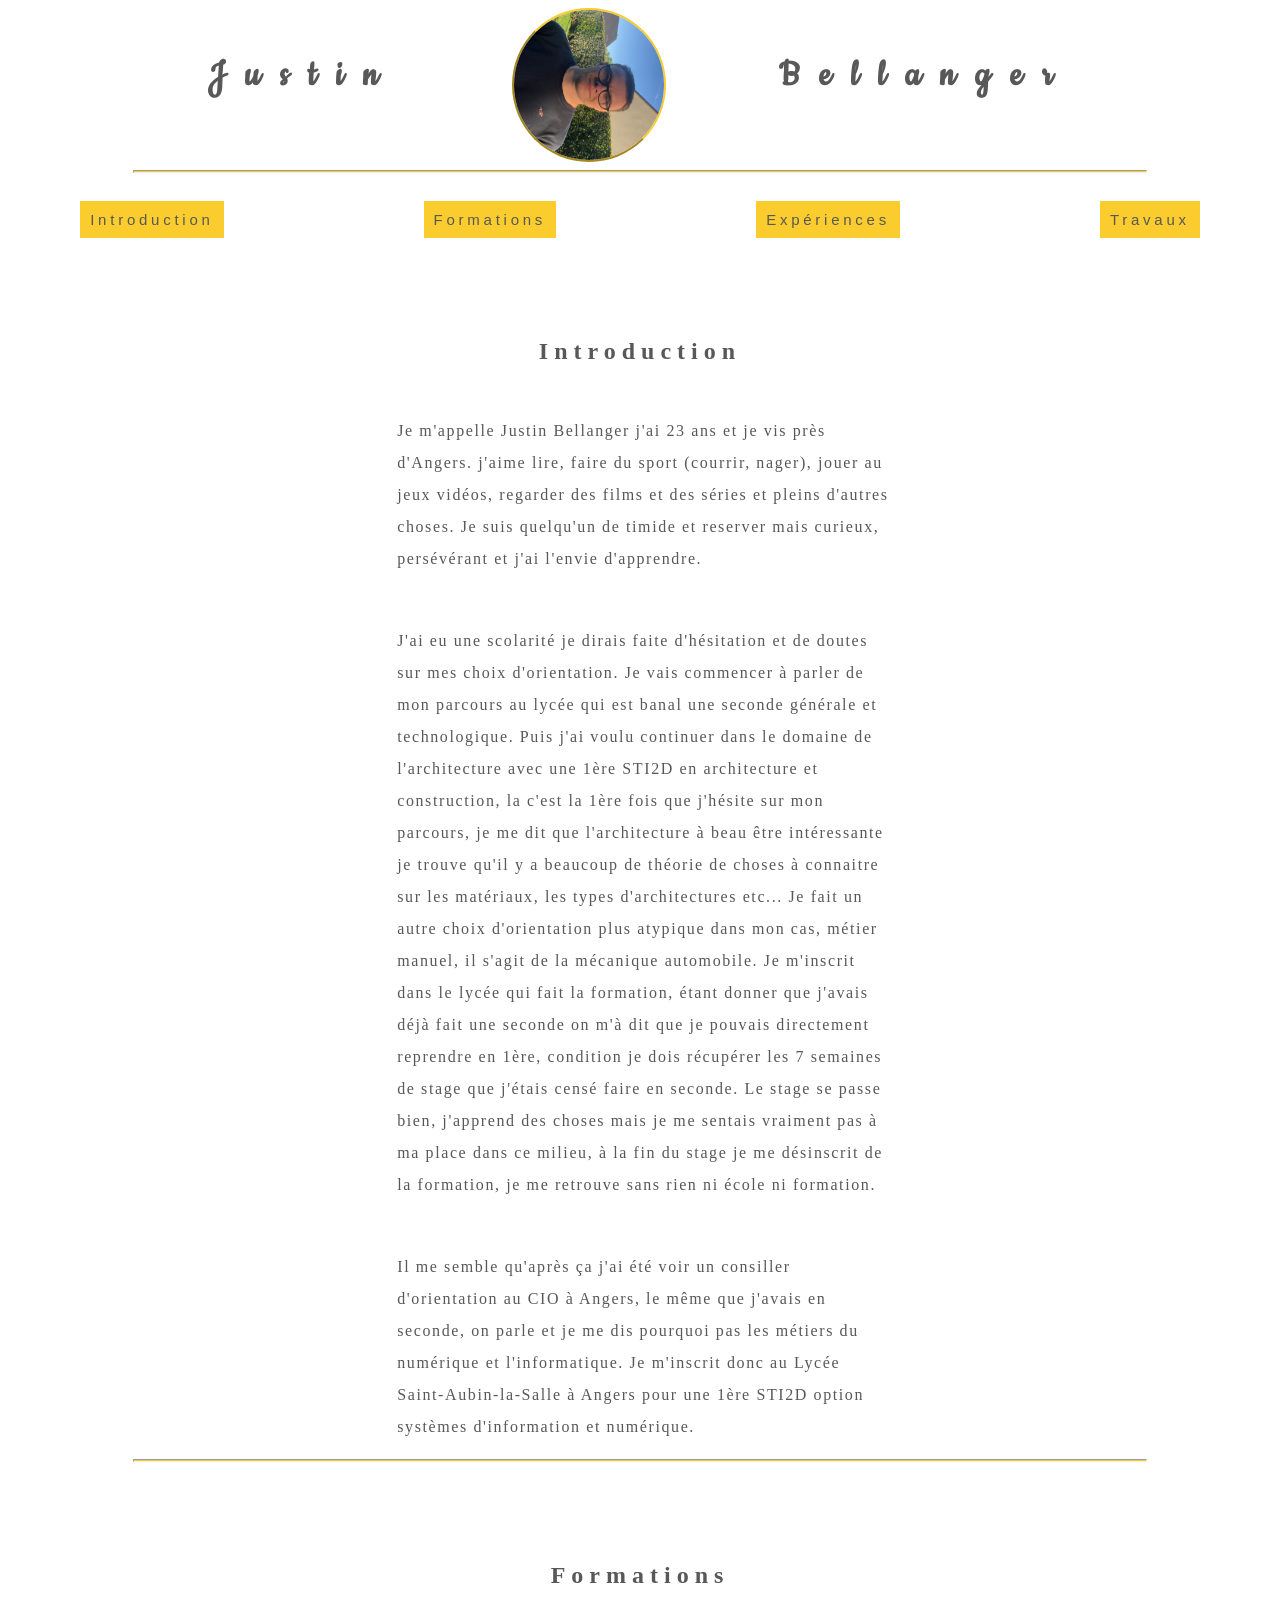
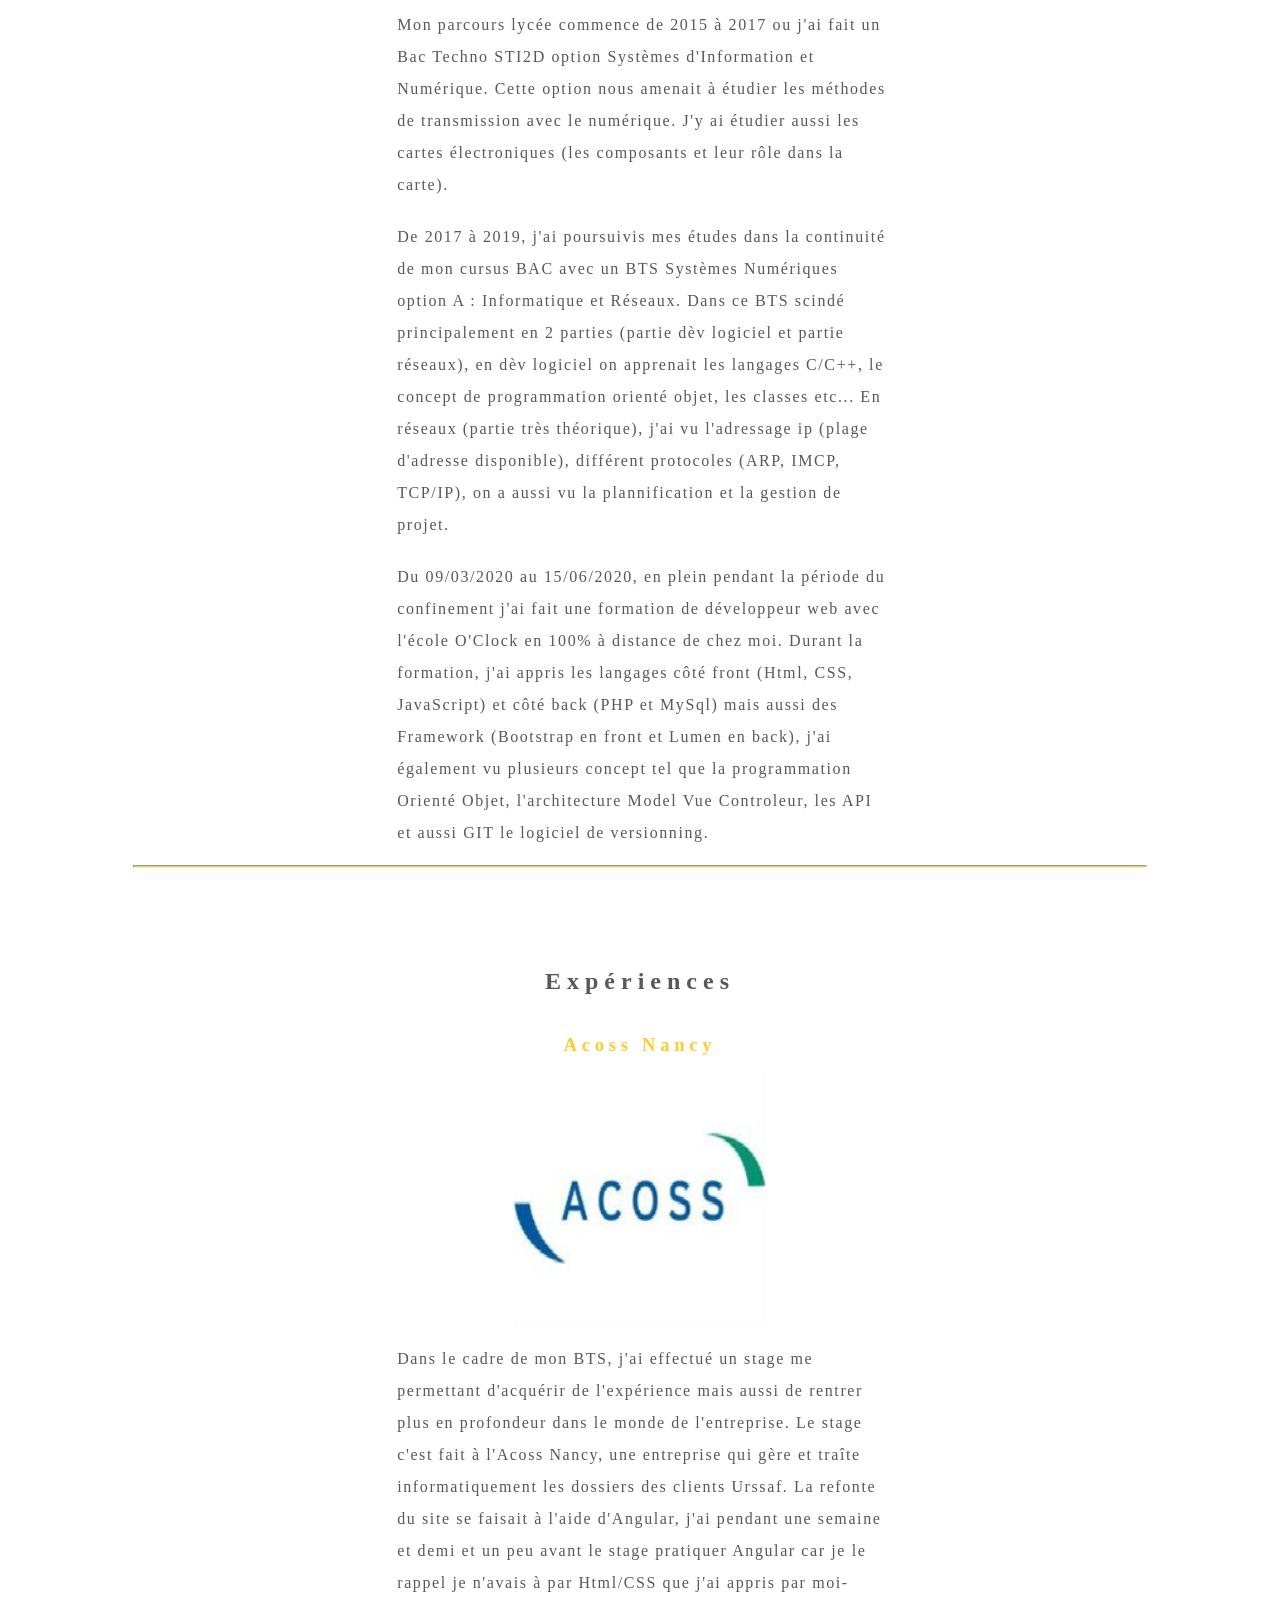
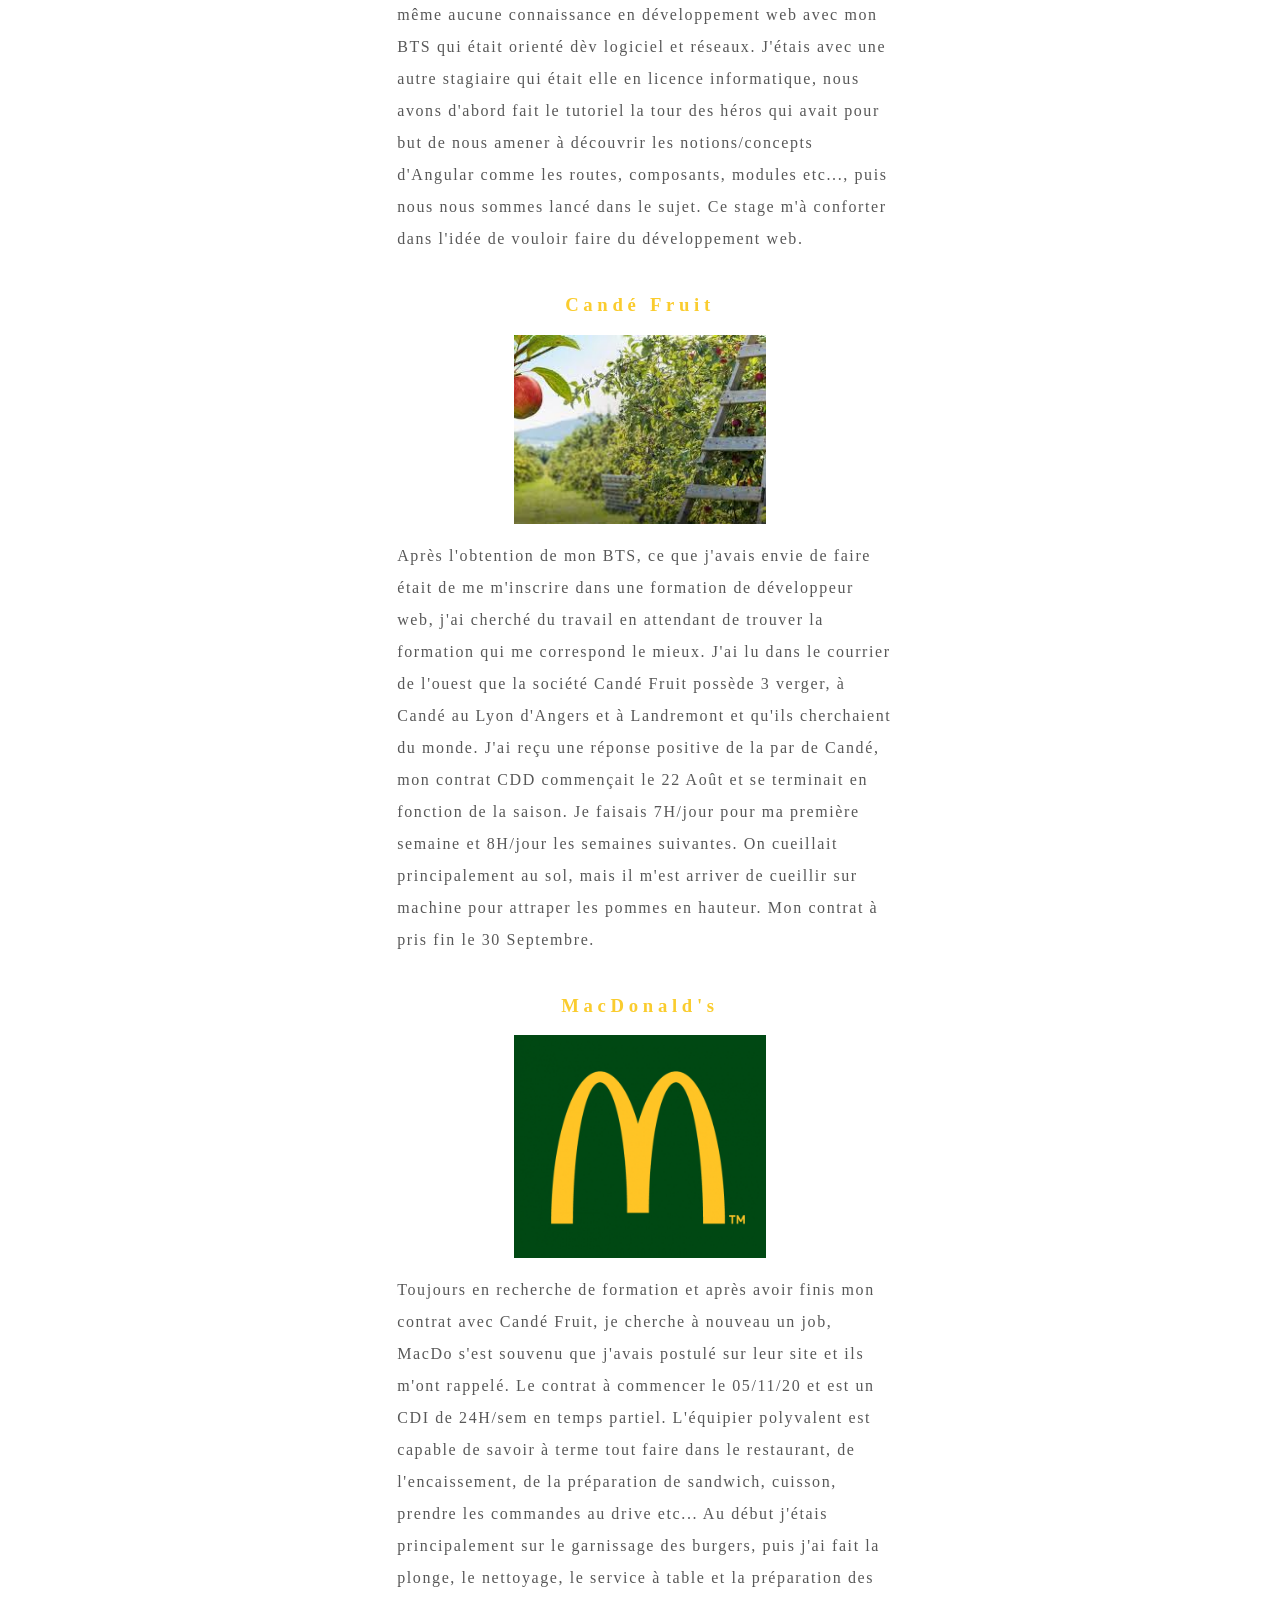
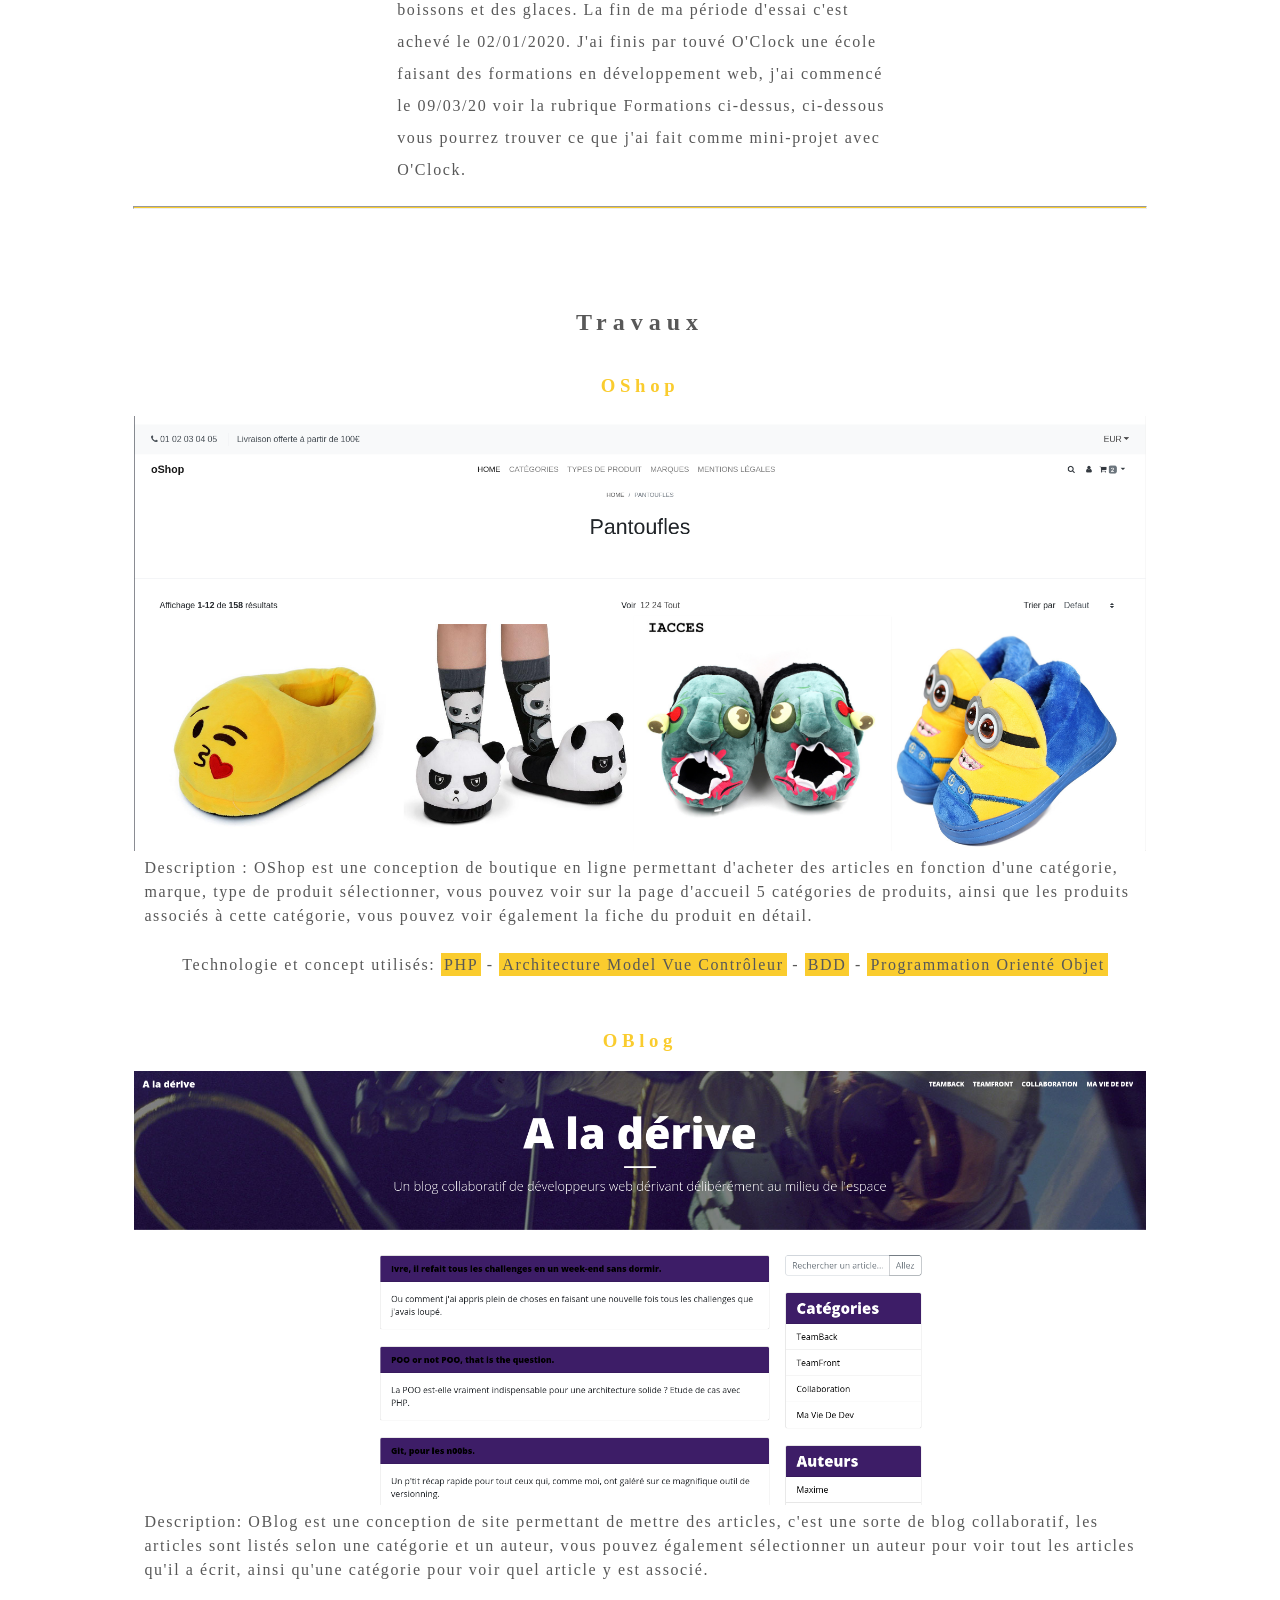
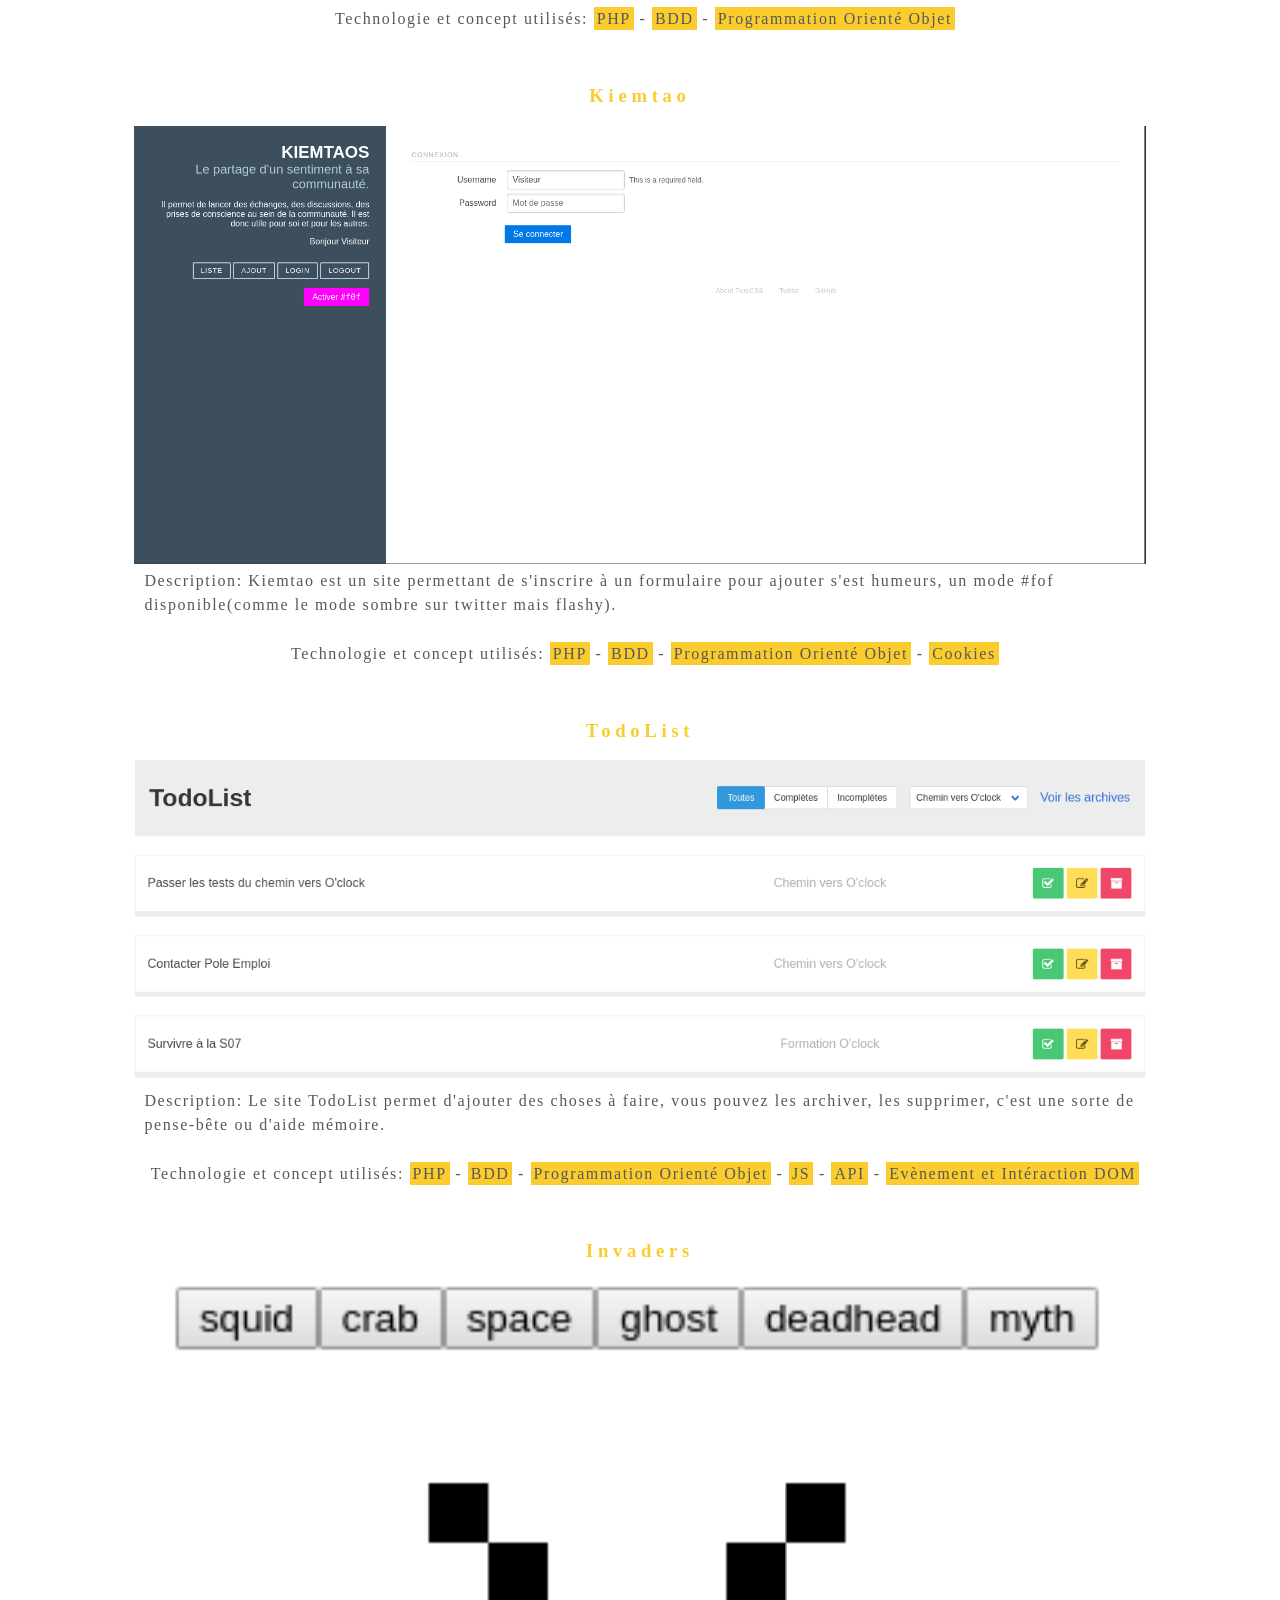
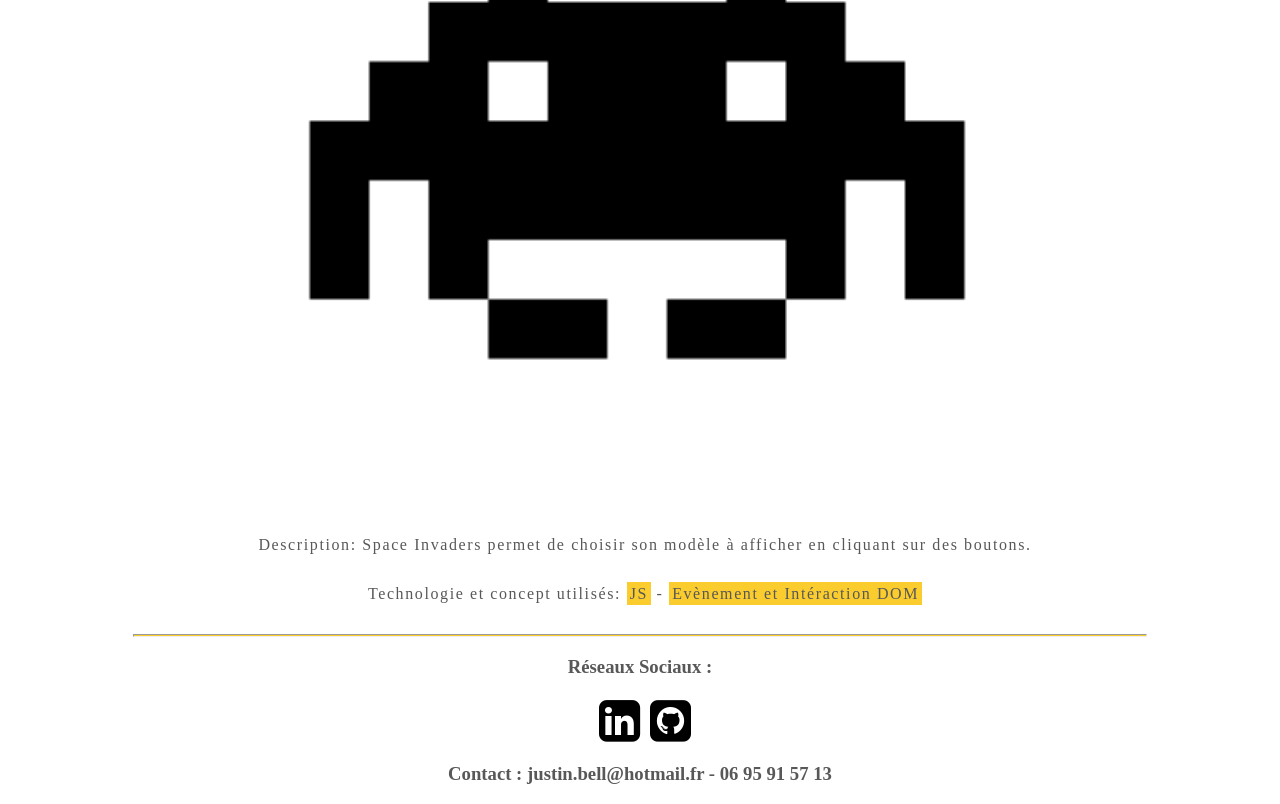
==== commit b3e906d2: "Responsive CSS des partie expériences + travaux + footer faite" ====
--- a/integration/index.html
+++ b/integration/index.html
@@ -170,86 +170,85 @@
             <hr>
 
             <!-- Titre de la 4ème partie -->
-            <!--<h2 id="travaux">Travaux</h2>
-
+            <h2 id="travaux">Travaux</h2>
+            <!-- Section avec 5 div -->
             <section class="mainSectionTravaux">
-                <div class="mainDivOShopTravaux">
-                    <h3 class="mainTitleOShopTravaux">OShop</h3>
-                    <img class="mainImgOShopTravaux" src="images/OShop.png" alt="Image représentant une boutique en ligne avec une liste d'article">
-                    <p class="mainParagraphOShopTravaux">
+                <!-- 5 div contenant un titre une image et 2 paragraphes -->
+                <div class="mainDivTravaux">
+                    <h3 class="mainTitleTravaux">OShop</h3>
+                    <img class="mainImgTravaux" src="images/OShop.png" alt="Image représentant une boutique en ligne avec une liste d'article">
+                    <p class="mainParagraphTravaux">
                         Description : OShop est une conception de boutique en ligne permettant d'acheter des articles en
                         fonction d'une catégorie, marque, type de produit sélectionner,
                         vous pouvez voir sur la page d'accueil 5 catégories de produits, ainsi que les produits associés
                         à cette catégorie, vous pouvez voir également la fiche du produit en détail.
                     </p>
-                    <p class="mainParagraphOShopTravaux">
-                        Technologie et concept utilisés: <span><tag class="mainTagOShopTravaux">PHP</tag> - <tag class="mainTagOShopTravaux">Architecture Model Vue Contrôleur</tag> - <tag class="mainTagOShopTravaux">BDD</tag> - <tag class="mainTagOShopTravaux">Programmation Orienté Objet</tag></span>
-                    </p>
-                </div>
-
-                <div class="mainDivOBlogTravaux">
-                    <h3 class="mainTitleOBlogTravaux">OBlog</h3>
-                    <img class="mainImgOBlogTravaux" src="images/OBlog.png" alt="Image représentant un contenu pour éditer des articles">
-                    <p class="mainParagraphOBlogTravaux">
+                    <p class="mainParagraphTravaux">
+                        Technologie et concept utilisés: <span><tag class="mainTagTravaux">PHP</tag> - <tag class="mainTagTravaux">Architecture Model Vue Contrôleur</tag> - <tag class="mainTagTravaux">BDD</tag> - <tag class="mainTagTravaux">Programmation Orienté Objet</tag></span>
+                    </p>
+                </div>
+
+                <div class="mainDivTravaux">
+                    <h3 class="mainTitleTravaux">OBlog</h3>
+                    <img class="mainImgTravaux" src="images/OBlog.png" alt="Image représentant un contenu pour éditer des articles">
+                    <p class="mainParagraphTravaux">
                         Description: OBlog est une conception de site permettant de mettre des articles, c'est une sorte de blog collaboratif, les articles sont listés selon une catégorie et un auteur,
                         vous pouvez également sélectionner un auteur pour voir tout les articles qu'il a écrit, ainsi qu'une catégorie pour voir quel article y est associé. 
                     </p>
-                    <p class="mainParagraphOBlogTravaux">
-                        Technologie et concept utilisés: <span><tag class="mainTagOBlogTravaux">PHP</tag> - <tag class="mainTagOBlogTravaux">BDD</tag> - <tag class="mainTagOBlogTravaux">Programmation Orienté Objet</tag></span>
-                    </p>
-                </div>
-
-                <div class="mainDivKiemtaoTravaux">
-                    <h3 class="mainTitleKiemtaoTravaux">Kiemtao</h3>
-                    <img class="mainImgKiemtaoTravaux" src="images/Kiemtao.png" alt="Image représentant un site pour décrire s'est humeurs">
-                    <p class="mainParagraphKiemtaoTravaux">
+                    <p class="mainParagraphTravaux">
+                        Technologie et concept utilisés: <span><tag class="mainTagTravaux">PHP</tag> - <tag class="mainTagTravaux">BDD</tag> - <tag class="mainTagTravaux">Programmation Orienté Objet</tag></span>
+                    </p>
+                </div>
+
+                <div class="mainDivTravaux">
+                    <h3 class="mainTitleTravaux">Kiemtao</h3>
+                    <img class="mainImgTravaux" src="images/Kiemtao.png" alt="Image représentant un site pour décrire s'est humeurs">
+                    <p class="mainParagraphTravaux">
                         Description: Kiemtao est un site permettant de s'inscrire à un formulaire pour ajouter s'est humeurs, un mode #fof disponible(comme le mode sombre sur twitter mais flashy). 
                     </p>
-                    <p class="mainParagraphKiemtaoTravaux">
-                        Technologie et concept utilisés: <span><tag class="mainTagKiemtaoTravaux">PHP</tag> - <tag class="mainTagKiemtaoTravaux">BDD</tag> - <tag class="mainTagKiemtaoTravaux">Programmation Orienté Objet</tag> - <tag class="mainTagKiemtaoTravaux">Cookies</tag></span>
-                    </p>
-                </div>
-
-                <div class="mainDivTodoListTravaux">
-                    <h3 class="mainTitleTodoListTravaux">TodoList</h3>
-                    <img class="mainImgTodoListTravaux" src="images/TodoList.png" alt="Image représentant un site permettant de lister les choses que vous avez à faire">
-                    <p class="mainParagraphTodoListTravaux">
+                    <p class="mainParagraphTravaux">
+                        Technologie et concept utilisés: <span><tag class="mainTagTravaux">PHP</tag> - <tag class="mainTagTravaux">BDD</tag> - <tag class="mainTagTravaux">Programmation Orienté Objet</tag> - <tag class="mainTagTravaux">Cookies</tag></span>
+                    </p>
+                </div>
+
+                <div class="mainDivTravaux">
+                    <h3 class="mainTitleTravaux">TodoList</h3>
+                    <img class="mainImgTravaux" src="images/TodoList.png" alt="Image représentant un site permettant de lister les choses que vous avez à faire">
+                    <p class="mainParagraphTravaux">
                         Description: Le site TodoList permet d'ajouter des choses à faire, vous pouvez les archiver, les supprimer, c'est une sorte de pense-bête ou d'aide mémoire. 
                     </p>
-                    <p class="mainParagraphTodoListTravaux">
-                        Technologie et concept utilisés: <span><tag class="mainTagKiemtaoTravaux">PHP</tag> - <tag class="mainTagKiemtaoTravaux">BDD</tag> - <tag class="mainTagKiemtaoTravaux">Programmation Orienté Objet</tag> - <tag class="mainTagKiemtaoTravaux">JS</tag> - <tag class="mainTagKiemtaoTravaux">API</tag> - <tag class="mainTagKiemtaoTravaux">Evènement et Intéraction DOM</tag></span>
-                    </p>
-                </div>
-
-                <div class="mainDivSpaceInvadersTravaux">
-                    <h3 class="mainTitleSpaceInvadersTravaux">Invaders</h3>
-                    <img class="mainImgSpaceInvadersTravaux" src="images/Invaders.png" alt="Image représentant un site ou l'on peur choisir d'afficher un modèle">
-                    <p class="mainParagraphSpaceInvadersTravaux">
+                    <p class="mainParagraphTravaux">
+                        Technologie et concept utilisés: <span><tag class="mainTagTravaux">PHP</tag> - <tag class="mainTagTravaux">BDD</tag> - <tag class="mainTagTravaux">Programmation Orienté Objet</tag> - <tag class="mainTagTravaux">JS</tag> - <tag class="mainTagTravaux">API</tag> - <tag class="mainTagTravaux">Evènement et Intéraction DOM</tag></span>
+                    </p>
+                </div>
+
+                <div class="mainDivTravaux">
+                    <h3 class="mainTitleTravaux">Invaders</h3>
+                    <img class="mainImgTravaux" src="images/Invaders.png" alt="Image représentant un site ou l'on peur choisir d'afficher un modèle">
+                    <p class="mainParagraphTravaux">
                         Description: Space Invaders permet de choisir son modèle à afficher en cliquant sur des boutons. 
                     </p>
-                    <p class="mainParagraphSpaceInvadersTravaux">
-                        Technologie et concept utilisés: <span><tag class="mainTagSpaceInvadersTravaux">JS</tag> - <tag class="mainTagSpaceInvadersTravaux">Evènement et Intéraction DOM</tag></span>
-                    </p>
-                </div>
-            </section>-->
+                    <p class="mainParagraphTravaux">
+                        Technologie et concept utilisés: <span><tag class="mainTagTravaux">JS</tag> - <tag class="mainTagTravaux">Evènement et Intéraction DOM</tag></span>
+                    </p>
+                </div>
+            </section>
         </main>
         
-        <!--<hr class="mainHr">
+        <hr>
 
         <footer class="downPage">
             <section class="downSectionSocialMedia">
-                <h3>Sociaux :</h3> 
-                <div class="logo">
-                    <div class="iconLogo"><i class="fa fa-facebook-square fa-3x" aria-hidden="true"></i></div>
-                    <div class="iconLogo"><i class="fa fa-twitter-square fa-3x" aria-hidden="true"></i></div>
-                    <div class="iconLogo"><i class="fa fa-linkedin-square fa-3x" aria-hidden="true"></i></div>
-                    <div class="iconLogo"><i class="fa fa-github-square fa-3x" aria-hidden="true"></i></div>
+                <h3 class="downTitle">Réseaux Sociaux :</h3> 
+                <div class="downDivLogo">
+                    <div class="iconLogo"><i class="fa fa-linkedin-square fa-3x" aria-hidden="true"><a class="iconLien" href="https://www.linkedin.com/in/justinbellanger/"></a></i></div>
+                    <div class="iconLogo"><i class="fa fa-github-square fa-3x" aria-hidden="true"><a class="iconLien" href="https://github.com/Justin49"></a></i></div>
                 </div>
             </section>
 
             <section class="downSectionContact">
-                <h3>Contacter : <span class="downSectionContactMailAndNumber">justin.bell@hotmail.fr - 06 95 91 57 13</span></h3> 
-            </section>
-        </footer>-->
+                <h3 class="downTitle">Contact : <span class="downSectionContactMailAndNumber">justin.bell@hotmail.fr - 06 95 91 57 13</span></h3> 
+            </section>
+        </footer>
     </body>
 </html> 
--- a/integration/styles.css
+++ b/integration/styles.css
@@ -27,7 +27,7 @@
     background-color: #FACC2E;
     border: none;
 }
-
+/* Effet au survol du boutton */
 button:hover {
 
     cursor: pointer;
@@ -91,7 +91,7 @@
     flex-direction: column;/* Les boutons sont affiché en colonne */
 
 }
-/* Les paragraphes de la partie introduction */
+/* Les paragraphes, section introduction */
 .introParagraph {
 
     margin-top: 50px;
@@ -100,7 +100,7 @@
     padding-left: 10px;
     line-height: 2rem;/* Espacement entre les lignes */
 }
-/* Les paragraphes de la partie formation */
+/* Les paragraphes, section formation */
 .mainParagraphFormation {
 
     margin-top: 20px;
@@ -109,27 +109,30 @@
     padding-left: 10px;
     line-height: 2rem;
 }
-/* La div (gauche->penser pour flexbox) contenant un titre et une image */
+/* La div (gauche->penser pour flexbox) contenant un titre et une image, section expériences */
 .mainLeftDivExperience {
 
     width: 80%;/* La div prend 80% dans la largeur de la page */
     margin-left: auto;
     margin-right: auto;
-}
-/* Titre de la div de (gauche)*/
+    display: flex;/* Affichage pour gérer le contenu à l'intérieur de la div */
+    flex-direction: column;
+    align-items: center;/* Centrer l'image au centre sur l'axe transversal */
+    justify-content: center;/* Centrer l'image sur la ligne */
+}
+/* Titre de la div de (gauche) section expériences */
 .mainTitleExperience {
 
     color: #FACC2E;
     text-align: center;
     letter-spacing: 0.25em;
 }
-/* Image de la div de (gauche) */
+/* Image de la div de (gauche) section expériences */
 .mainImgExperience {
 
-    width: 250px;
-    padding-left: 50px;
-}
-/* Paragraphe de la div de (droite) */
+    width: 25%;
+}
+/* Paragraphe de la div de (droite) section expériences  */
 .mainParagraphExperience {
 
     color: #585858;
@@ -138,6 +141,75 @@
     padding-left: 10px;
     line-height: 2rem;
 }
+/* La Div qui contient un titre une image et 2 paragraphes, section travaux */
+.mainDivTravaux {
+
+    width: 80%;
+    margin-left: auto;
+    margin-right: auto;
+    margin-top: 15px;
+    display: flex;
+    flex-direction: column;
+    align-items: center;
+    justify-content: center;
+
+}
+/* Titre, section travaux */
+.mainTitleTravaux {
+
+    color: #FACC2E;
+    text-align: center;
+    letter-spacing: 0.25em;
+}
+/* Image, section travaux */
+.mainImgTravaux {
+
+    width: 100%;
+}
+/* Paragraphe, section travaux */
+.mainParagraphTravaux {
+
+    color: #585858;
+    margin-bottom: 20px;
+    letter-spacing: 0.1em;
+    padding-left: 10px;
+    line-height: 1.5rem;
+    margin-top: 5px;
+
+}
+/* Tag, section travaux */
+.mainTagTravaux {
+
+    background-color: #FACC2E;
+    border-style: none;
+    margin-top: 2px;
+    padding: 3px;
+
+
+}
+
+/* Style du Footer */
+
+/* Titre du footer */
+.downTitle {
+
+    color: #585858;
+    text-align: center;
+}
+/* Div entourant les deux logos, fait partie de la section social media du footer */
+.downDivLogo {
+
+    display: flex;
+    justify-content: center;
+    align-items: center;
+    flex-direction: row;
+
+}
+/* Icône */
+.iconLogo {
+
+    margin-left: 10px;
+}
 
 /* Responsive */
 
@@ -180,10 +252,6 @@
         margin-left: auto;
         margin-right: auto;
     }
-    .mainImgExperience {
-
-        padding-left: 100px;
-    }
     .mainRightDivExperience {
 
         width: 80%;
@@ -223,10 +291,6 @@
         margin-left: auto;
         margin-right: auto;
     }
-    .mainImgExperience {
-
-        padding-left: 225px;/* A partir de 900px l'image sera décaler de 225px vers la droite pour quel soit centrer (technique à revoir peut-être utiliser flexbox) */
-    }
     .mainRightDivExperience {
 
         width: 60%;
@@ -263,10 +327,6 @@
         margin-left: auto;
         margin-right: auto;
     }
-    .mainImgExperience {
-
-        padding-left: 325px;
-    }
     .mainRightDivExperience {
 
         width: 40%;
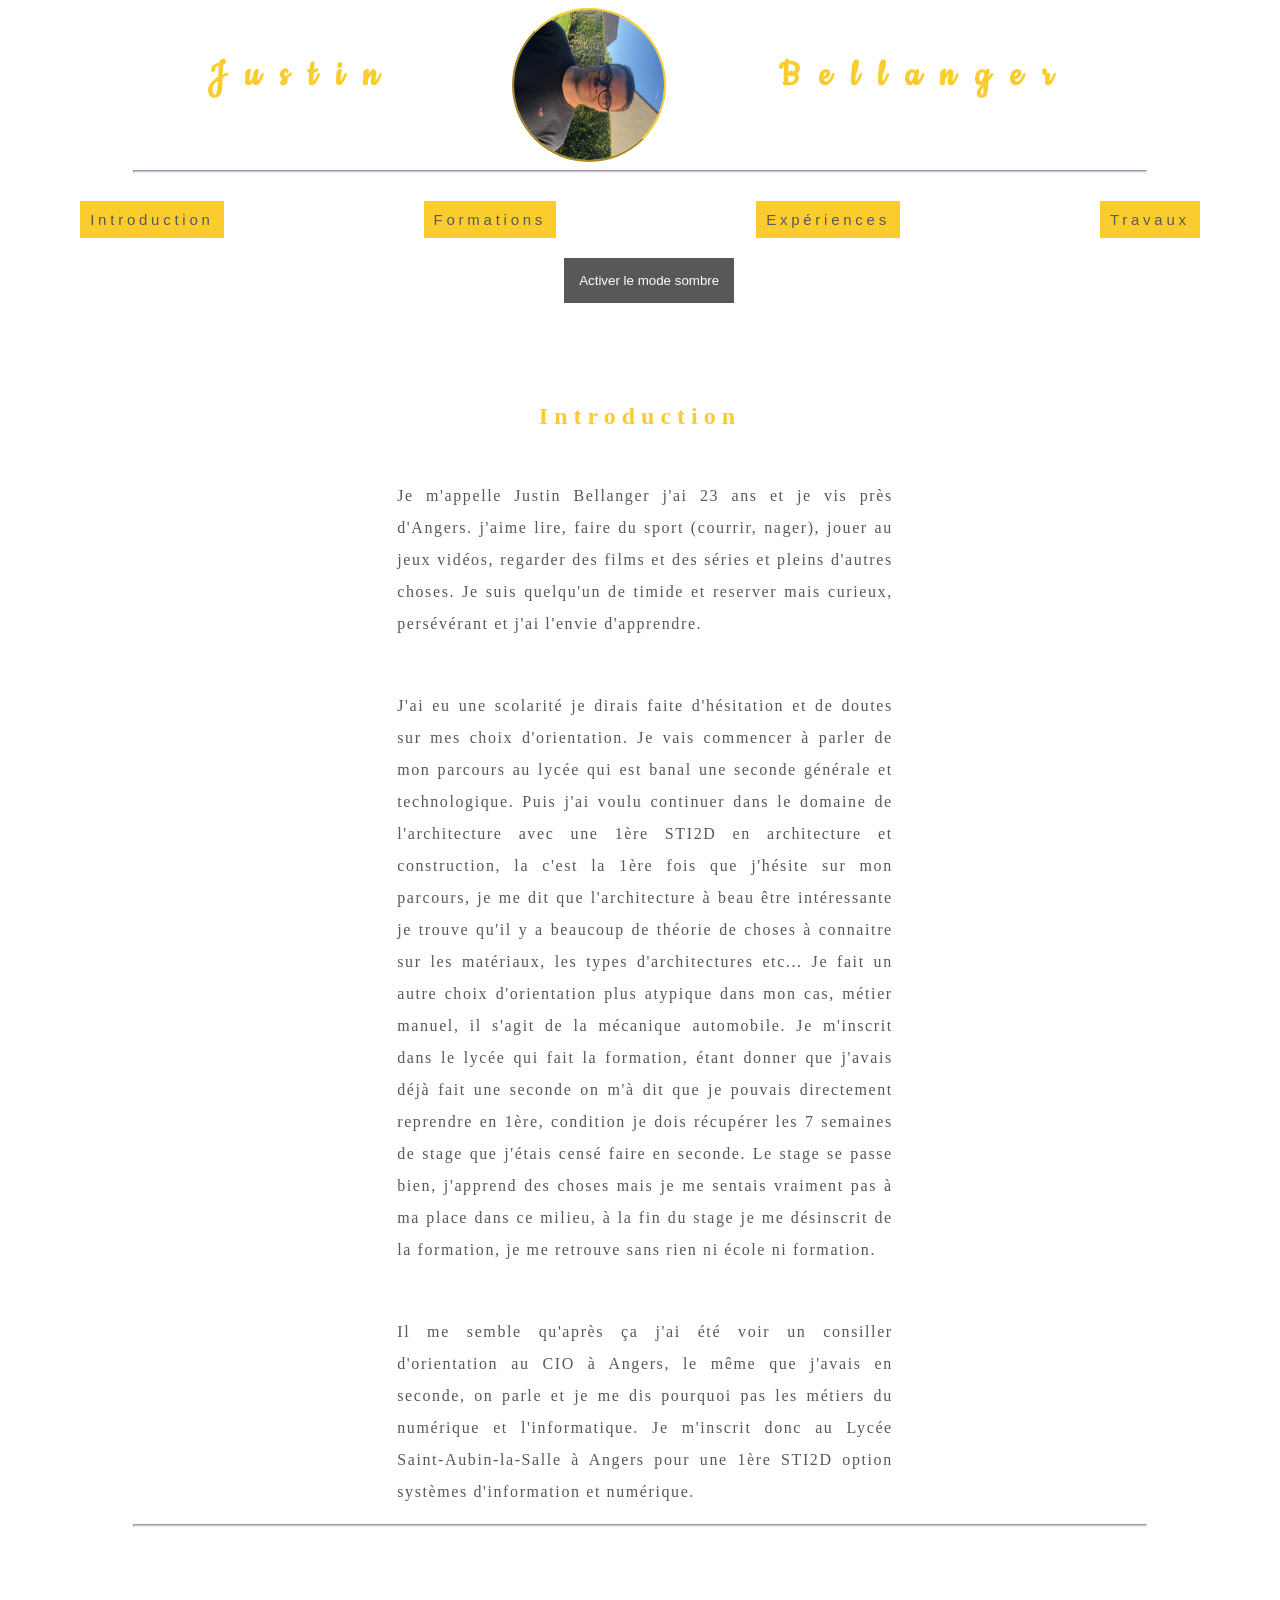
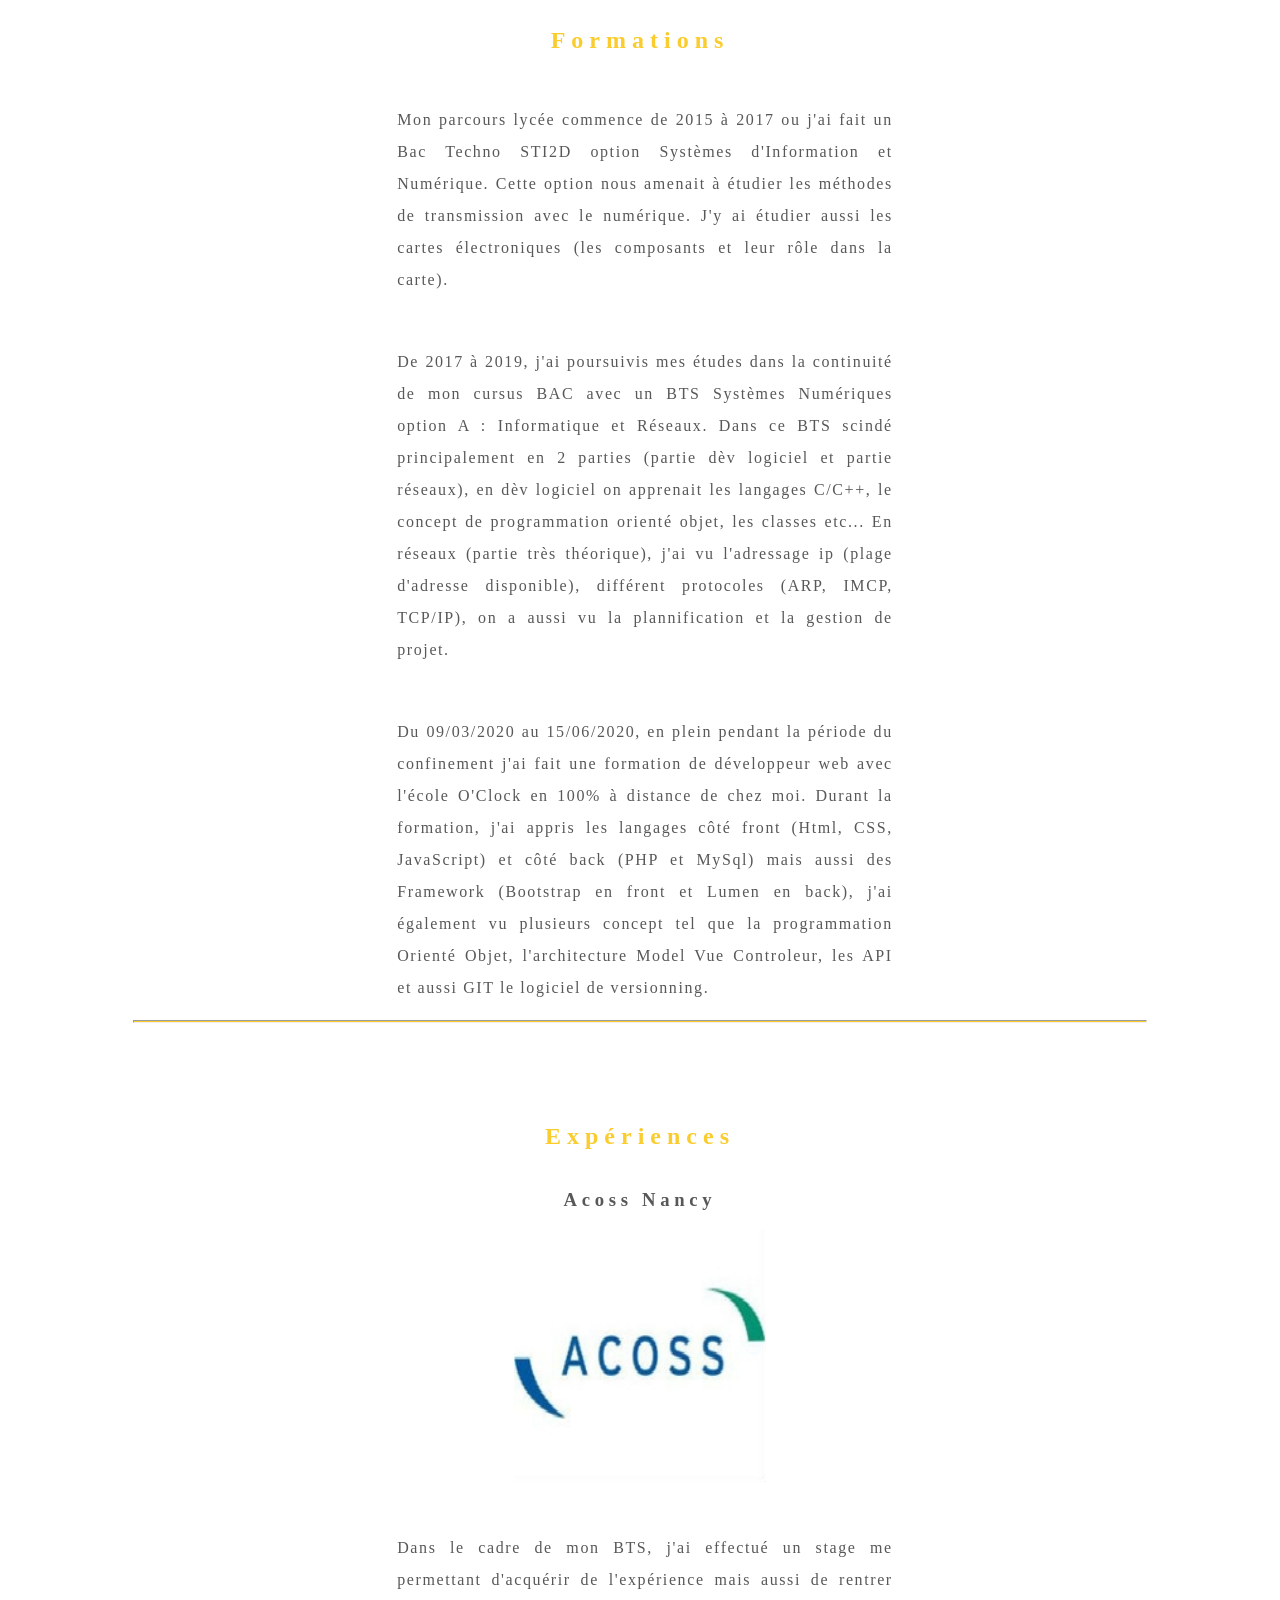
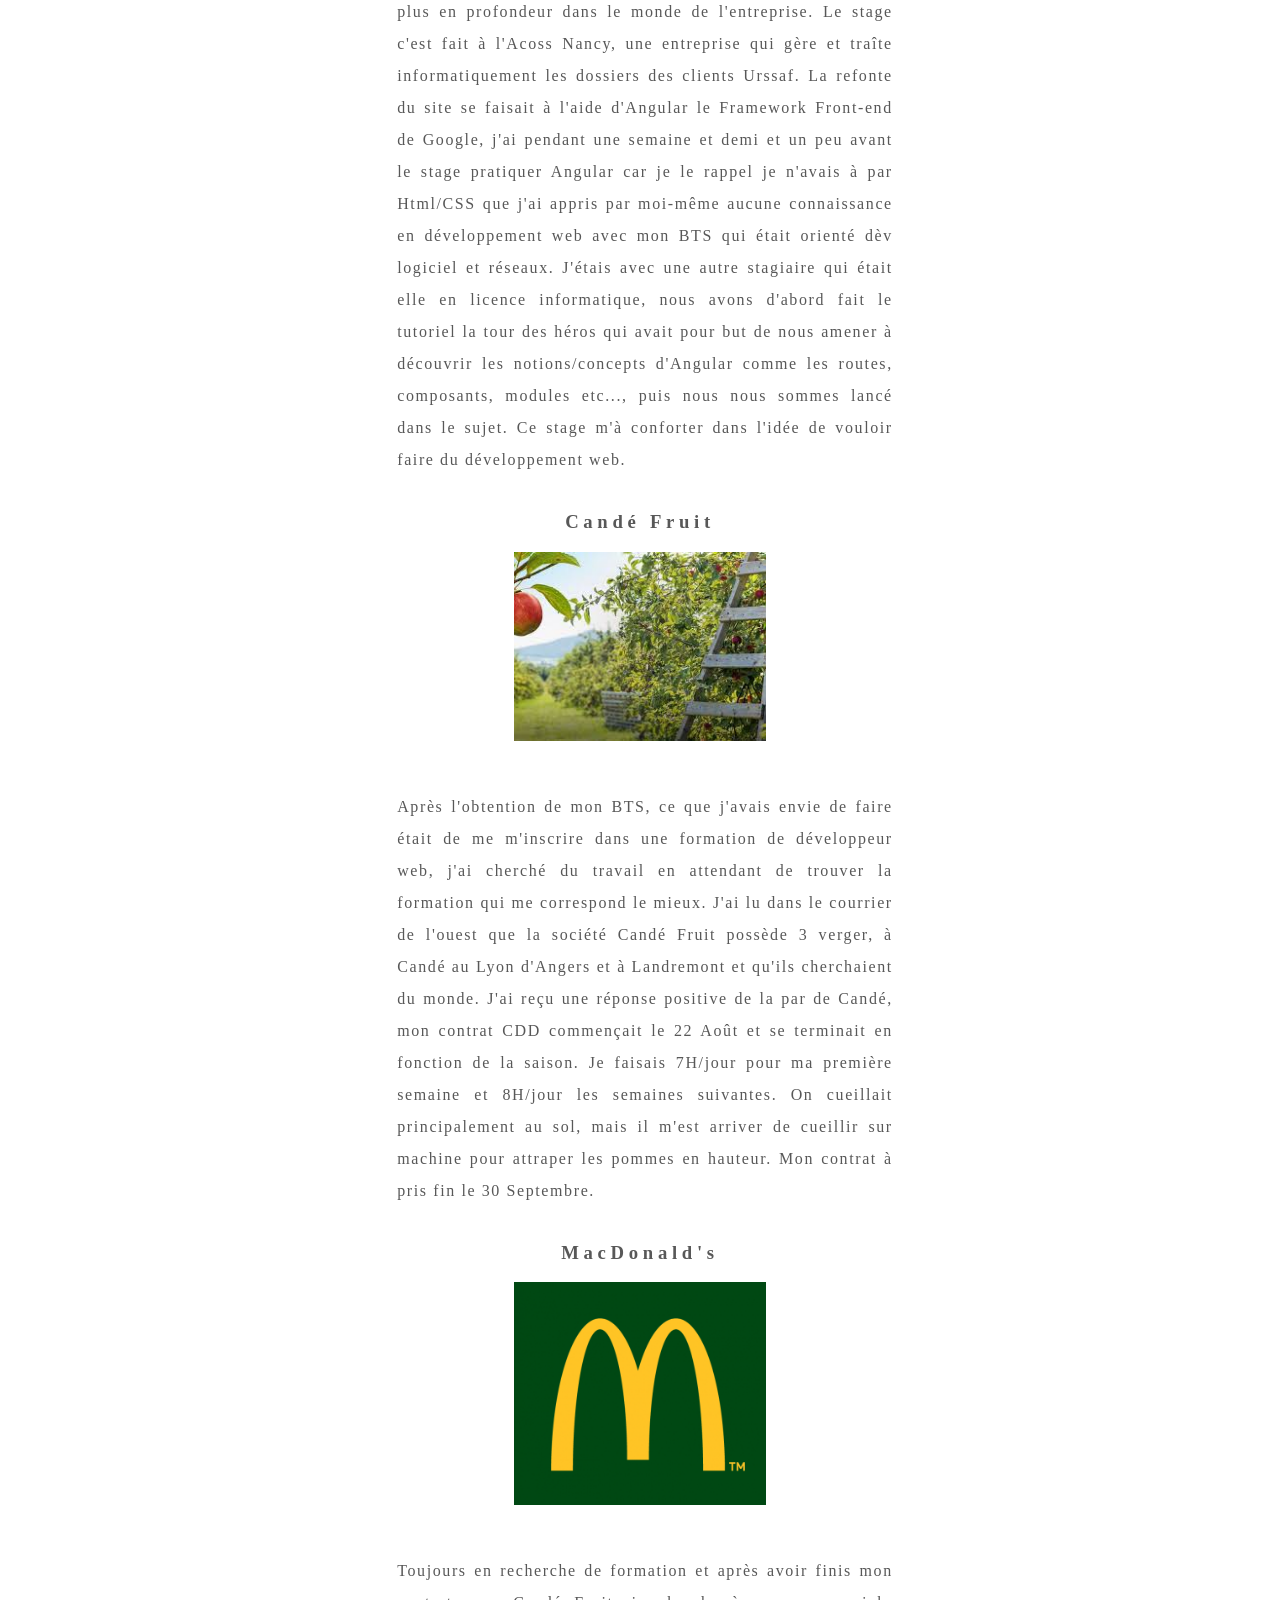
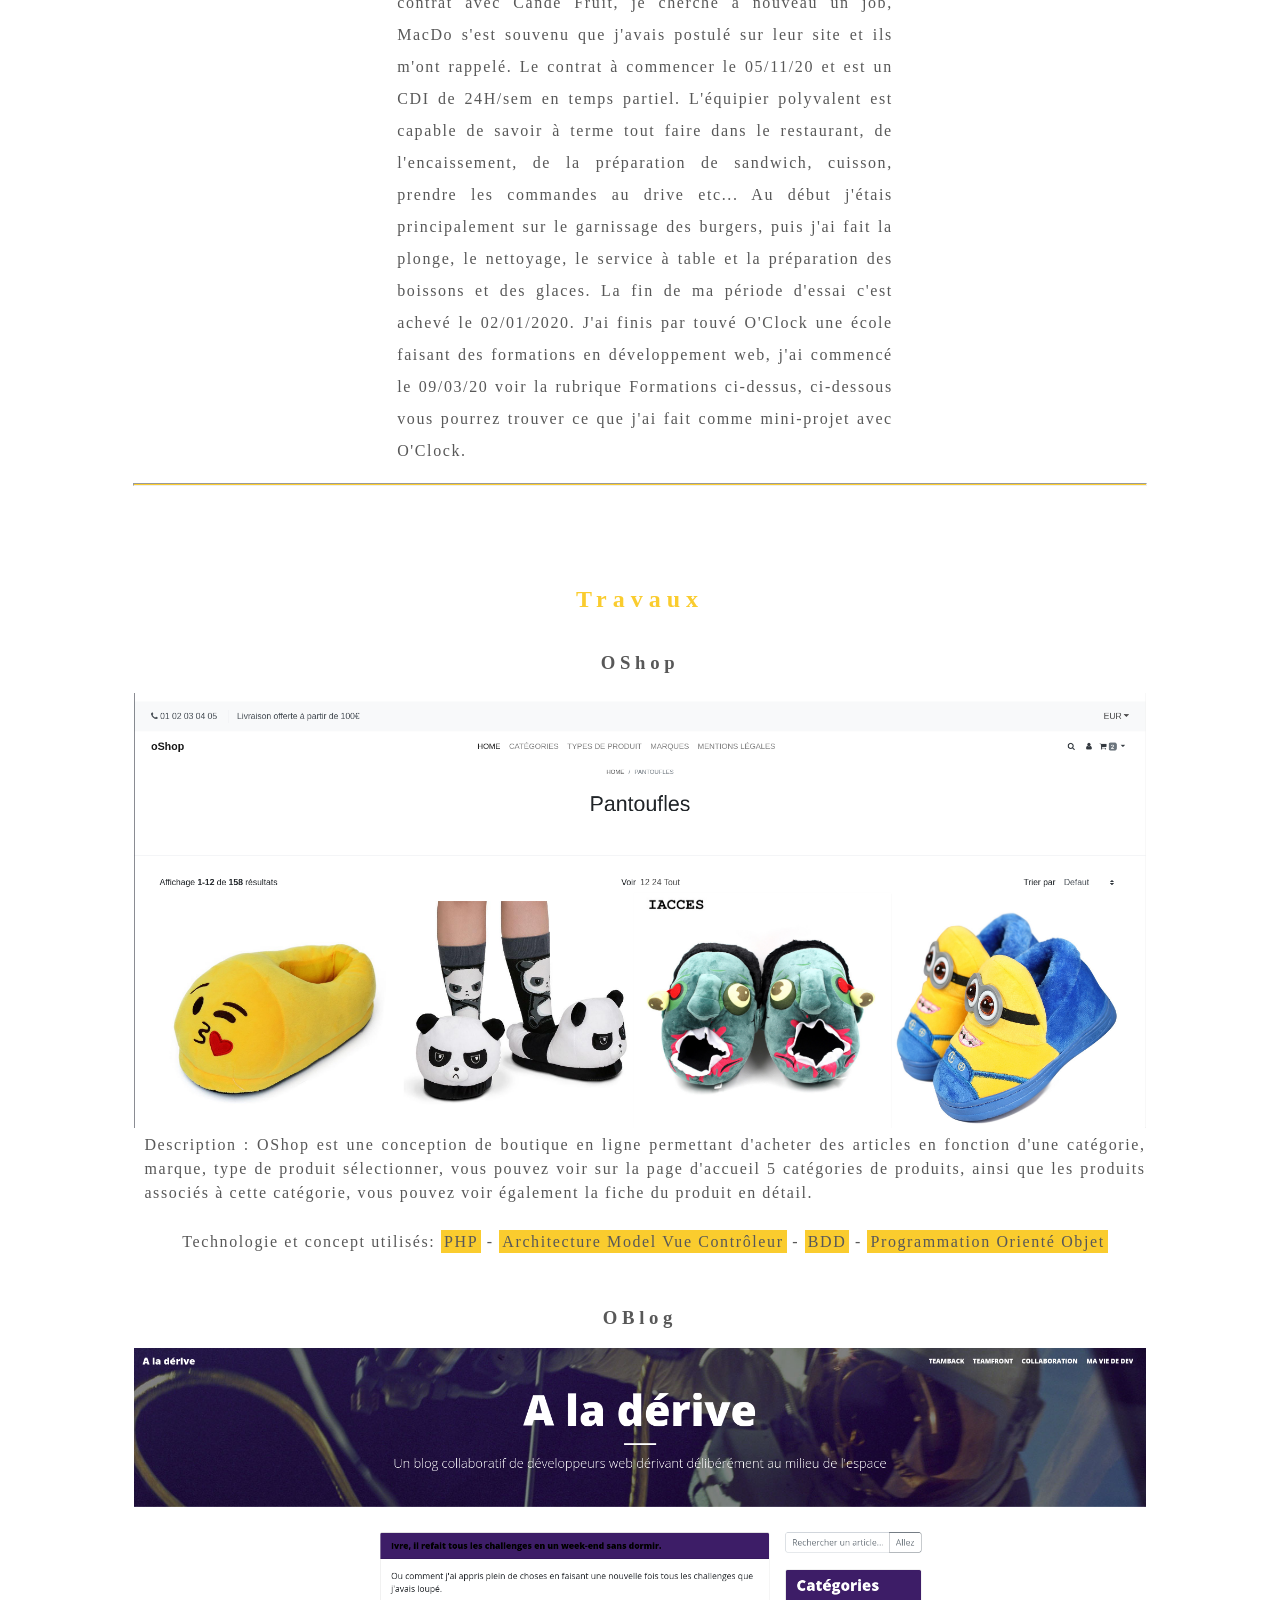
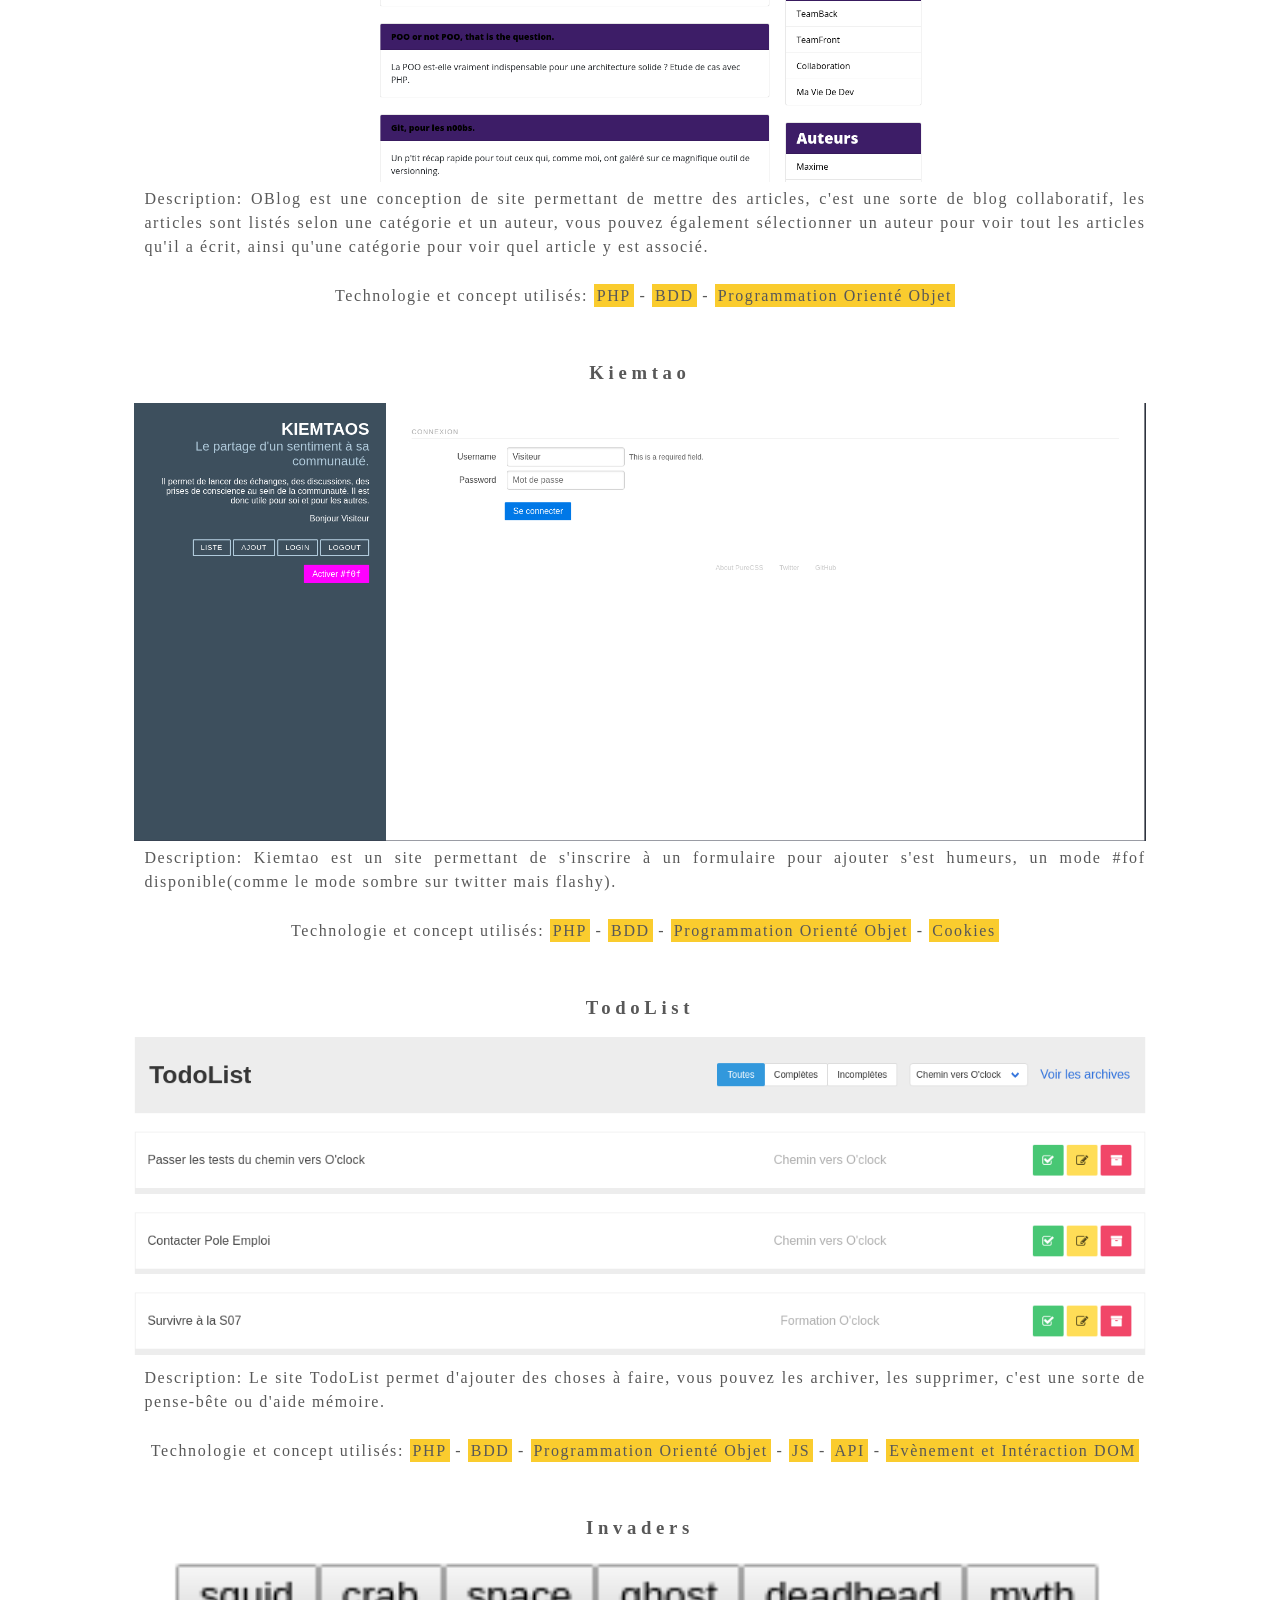
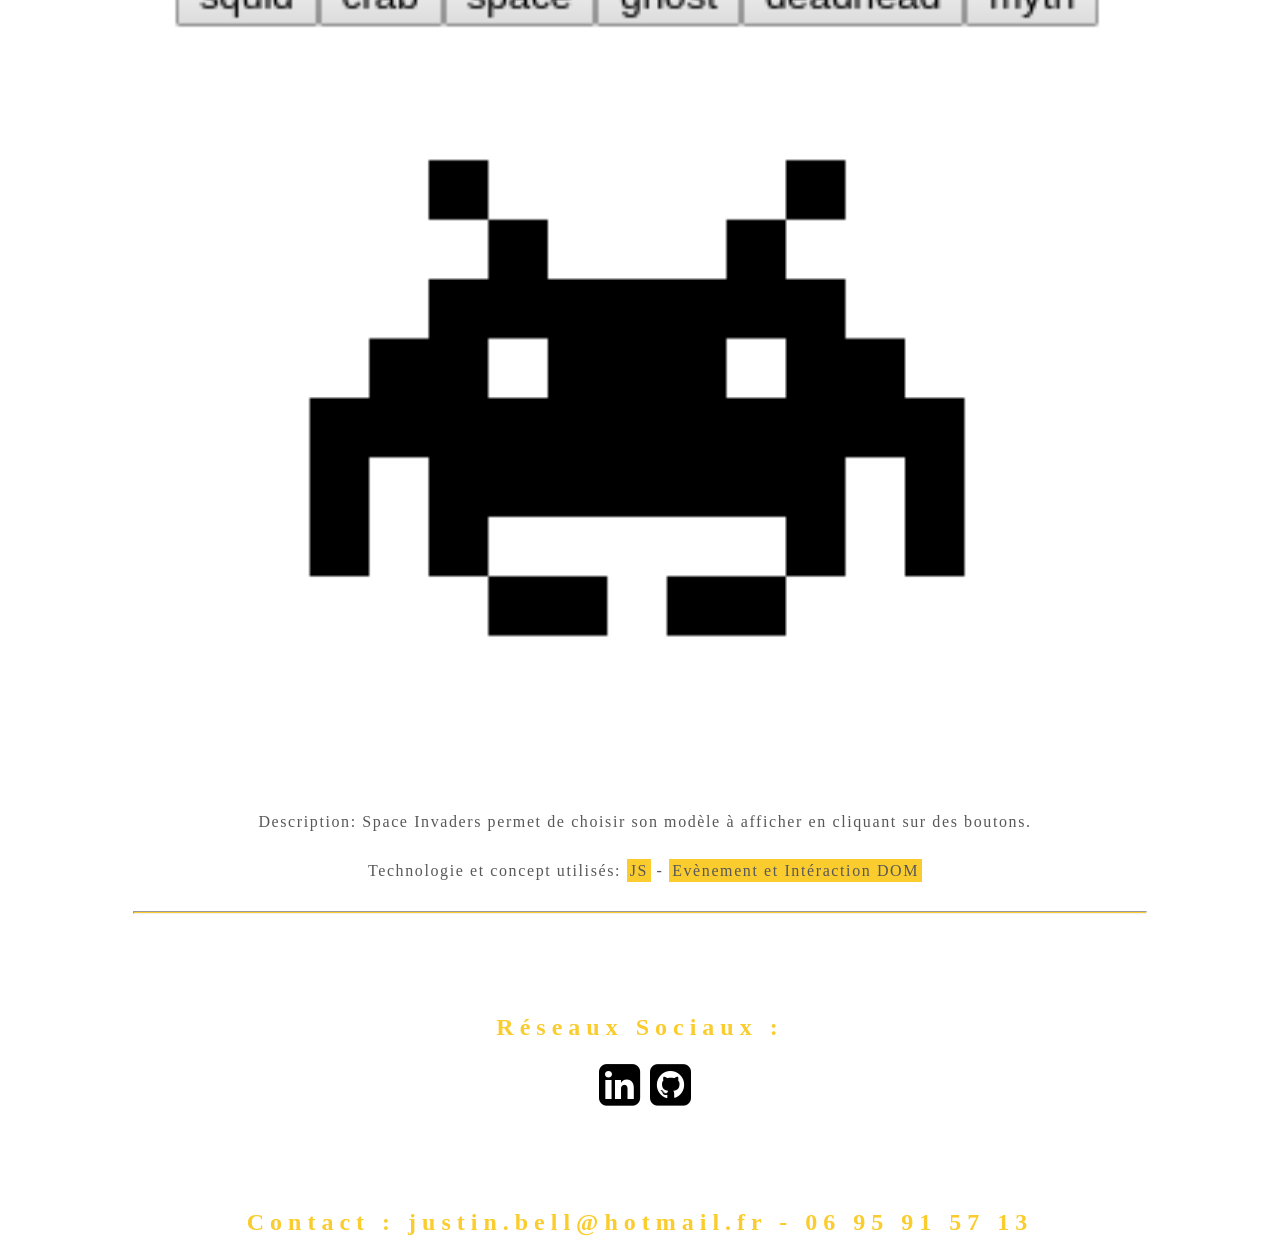
==== commit 00ed3b6c: "Mode sombre fait, il reste à changer les styles du boutton quand on passe d'un mode à l'autre" ====
--- a/integration/index.html
+++ b/integration/index.html
@@ -13,7 +13,7 @@
         <title>Web CV Justin Bellanger</title>
     </head>
 
-    <body>
+    <body class="bodyPage">
         <!-- Header haut de la page avec une image séparant mon prénom et mon nom -->
         <header class="highPage">
             <h1 class="highTitleName">Justin</h1>
@@ -27,22 +27,27 @@
         <main class="mainPage">
             <!-- Menu de navigation avec 4 boutons, représentant les 4 parties du site -->
             <nav class="nav">
-                <button class="btn"><a href="#introduction">Introduction</a></button>
-                <button class="btn"><a href="#formations">Formations</a></button>
-                <button class="btn"><a href="#expériences">Expériences</a></button>
-                <button class="btn"><a href="#travaux">Travaux</a></button>
+                <button class="btn"><a href="#introduction" class="linkPage">Introduction</a></button>
+                <button class="btn"><a href="#formations" class="linkPage">Formations</a></button>
+                <button class="btn"><a href="#expériences" class="linkPage">Expériences</a></button>
+                <button class="btn"><a href="#travaux" class="linkPage">Travaux</a></button>
             </nav>
+
+            <!-- Boutton qui va changer l'apparence du site -->
+            <div class="changeColor">
+                <button id="darkMode">Activer le mode sombre</button>
+            </div>
 
             <!-- Titre première partie -->
             <h2 id="introduction">Introduction</h2>
             <!-- Section introduction avec 3 paragraphes -->
             <section class="presentation">
-                <p class="introParagraph">Je m'appelle Justin Bellanger j'ai 23 ans et je vis près d'Angers.
+                <p class="paragraphPage">Je m'appelle Justin Bellanger j'ai 23 ans et je vis près d'Angers.
                     j'aime lire, faire du sport (courrir, nager), jouer au jeux vidéos, regarder des films et des séries et pleins d'autres choses.
                     Je suis quelqu'un de timide et reserver mais curieux, persévérant et j'ai l'envie d'apprendre.
                 </p>
 
-                <p class="introParagraph">J'ai eu une scolarité je dirais faite d'hésitation et de doutes sur mes choix d'orientation.
+                <p class="paragraphPage">J'ai eu une scolarité je dirais faite d'hésitation et de doutes sur mes choix d'orientation.
                     Je vais commencer à parler de mon parcours au lycée qui est banal une seconde générale et technologique.
                     Puis j'ai voulu continuer dans le domaine de l'architecture avec une 1ère STI2D en architecture et construction,
                     la c'est la 1ère fois que j'hésite sur mon parcours, je me dit que l'architecture à beau être intéressante je trouve qu'il y a beaucoup de théorie de choses à connaitre
@@ -52,7 +57,7 @@
                     Le stage se passe bien, j'apprend des choses mais je me sentais vraiment pas à ma place dans ce milieu, à la fin du stage je me désinscrit de la formation, je me retrouve sans rien ni école ni formation.
                 </p>
 
-                <p class="introParagraph">Il me semble qu'après ça j'ai été voir un consiller d'orientation au CIO à Angers, le même que j'avais en seconde, on parle et je me dis pourquoi pas les métiers du numérique et l'informatique.
+                <p class="paragraphPage">Il me semble qu'après ça j'ai été voir un consiller d'orientation au CIO à Angers, le même que j'avais en seconde, on parle et je me dis pourquoi pas les métiers du numérique et l'informatique.
                     Je m'inscrit donc au Lycée Saint-Aubin-la-Salle à Angers pour une 1ère STI2D option systèmes d'information et numérique.
                 </p>
             </section>
@@ -63,13 +68,13 @@
             <h2 id="formations">Formations</h2>
             <!-- Section formation avec 3 paragraphes -->
             <section class="mainDivFormations">
-                <p class="mainParagraphFormation">
+                <p class="paragraphPage">
                     Mon parcours lycée commence de 2015 à 2017 ou j'ai fait un Bac Techno STI2D option Systèmes d'Information et Numérique.
                     Cette option nous amenait à étudier les méthodes de transmission avec le numérique.
                     J'y ai étudier aussi les cartes électroniques (les composants et leur rôle dans la carte).
                 </p>
                     
-                <p class="mainParagraphFormation"> 
+                <p class="paragraphPage"> 
                     De 2017 à 2019, j'ai poursuivis mes études dans la continuité de mon cursus BAC avec un BTS Systèmes Numériques option A : Informatique et Réseaux.
                     Dans ce BTS scindé principalement en 2 parties (partie dèv logiciel et partie réseaux), 
                     en dèv logiciel on apprenait les langages C/C++, le concept de programmation orienté objet, 
@@ -78,7 +83,7 @@
                     différent protocoles (ARP, IMCP, TCP/IP), on a aussi vu la plannification et la gestion de projet.
                 </p>
 
-                <p class="mainParagraphFormation">
+                <p class="paragraphPage">
                     Du 09/03/2020 au 15/06/2020, en plein pendant la période du confinement j'ai fait une formation de développeur web avec l'école O'Clock en 100% à distance 
                     de chez moi. Durant la formation, j'ai appris les langages côté front (Html, CSS, JavaScript) et côté 
                     back (PHP et MySql) mais aussi des Framework (Bootstrap en front et Lumen en back), j'ai également vu plusieurs
@@ -95,19 +100,19 @@
             <section class="mainSectionExperience">
                 <!-- La div contient une image et un titre -->
                 <div class="mainLeftDivExperience">
-                    <h3 class="mainTitleExperience">Acoss Nancy</h3>
+                    <h3 class="mainTitlePage">Acoss Nancy</h3>
                     <img class="mainImgExperience" src="images/acoss.png" alt="L'entreprise Acoss à Nancy ou j'ai fait mon stage">
                 </div>
                 <!-- La div contient un paragraphe descriptif -->
                 <div class="mainRightDivExperience">
-                    <p class="mainParagraphExperience">
+                    <p class="paragraphPage">
                         Dans le cadre de mon BTS, j'ai effectué un stage me permettant d'acquérir de l'expérience mais
                         aussi de rentrer plus en profondeur dans le monde de l'entreprise.
 
                         Le stage c'est fait à l'Acoss Nancy, une entreprise qui gère et traîte informatiquement les dossiers des clients 
                         Urssaf.
 
-                        La refonte du site se faisait à l'aide d'Angular, j'ai pendant une semaine et demi et un peu avant le stage pratiquer Angular car je
+                        La refonte du site se faisait à l'aide d'Angular le Framework Front-end de Google, j'ai pendant une semaine et demi et un peu avant le stage pratiquer Angular car je
                         le rappel je n'avais à par Html/CSS que j'ai appris par moi-même aucune connaissance en développement web avec mon BTS qui était orienté dèv logiciel et réseaux.
 
                         J'étais avec une autre stagiaire qui était elle en licence informatique, nous avons d'abord fait le tutoriel la tour des héros qui avait
@@ -119,12 +124,12 @@
                 </div>
                 
                 <div class="mainLeftDivExperience">
-                    <h3 class="mainTitleExperience">Candé Fruit</h3>
+                    <h3 class="mainTitlePage">Candé Fruit</h3>
                     <img class="mainImgExperience" src="images/verger.jpeg">
                 </div>
 
                 <div class="mainRightDivExperience">
-                    <p class="mainParagraphExperience">
+                    <p class="paragraphPage">
                         Après l'obtention de mon BTS, ce que j'avais envie de faire était de me m'inscrire dans une formation de développeur web, 
                         j'ai cherché du travail en attendant de trouver la formation qui me correspond le mieux.
 
@@ -142,12 +147,12 @@
                 </div>
 
                 <div class="mainLeftDivExperience">
-                    <h3 class="mainTitleExperience">MacDonald's</h3>
+                    <h3 class="mainTitlePage">MacDonald's</h3>
                     <img class="mainImgExperience" src="images/mcdo.png">
                 </div>
 
                 <div class="mainRightDivExperience">
-                    <p class="mainParagraphExperience">
+                    <p class="paragraphPage">
                         Toujours en recherche de formation et après avoir finis mon contrat avec Candé Fruit, je cherche à nouveau
                         un job, MacDo s'est souvenu que j'avais postulé sur leur site et ils m'ont rappelé.
 
@@ -175,60 +180,60 @@
             <section class="mainSectionTravaux">
                 <!-- 5 div contenant un titre une image et 2 paragraphes -->
                 <div class="mainDivTravaux">
-                    <h3 class="mainTitleTravaux">OShop</h3>
+                    <h3 class="mainTitlePage">OShop</h3>
                     <img class="mainImgTravaux" src="images/OShop.png" alt="Image représentant une boutique en ligne avec une liste d'article">
-                    <p class="mainParagraphTravaux">
+                    <p class="paragraphPageTravaux">
                         Description : OShop est une conception de boutique en ligne permettant d'acheter des articles en
                         fonction d'une catégorie, marque, type de produit sélectionner,
                         vous pouvez voir sur la page d'accueil 5 catégories de produits, ainsi que les produits associés
                         à cette catégorie, vous pouvez voir également la fiche du produit en détail.
                     </p>
-                    <p class="mainParagraphTravaux">
+                    <p class="paragraphPageTravaux">
                         Technologie et concept utilisés: <span><tag class="mainTagTravaux">PHP</tag> - <tag class="mainTagTravaux">Architecture Model Vue Contrôleur</tag> - <tag class="mainTagTravaux">BDD</tag> - <tag class="mainTagTravaux">Programmation Orienté Objet</tag></span>
                     </p>
                 </div>
 
                 <div class="mainDivTravaux">
-                    <h3 class="mainTitleTravaux">OBlog</h3>
+                    <h3 class="mainTitlePage">OBlog</h3>
                     <img class="mainImgTravaux" src="images/OBlog.png" alt="Image représentant un contenu pour éditer des articles">
-                    <p class="mainParagraphTravaux">
+                    <p class="paragraphPageTravaux">
                         Description: OBlog est une conception de site permettant de mettre des articles, c'est une sorte de blog collaboratif, les articles sont listés selon une catégorie et un auteur,
                         vous pouvez également sélectionner un auteur pour voir tout les articles qu'il a écrit, ainsi qu'une catégorie pour voir quel article y est associé. 
                     </p>
-                    <p class="mainParagraphTravaux">
+                    <p class="paragraphPageTravaux">
                         Technologie et concept utilisés: <span><tag class="mainTagTravaux">PHP</tag> - <tag class="mainTagTravaux">BDD</tag> - <tag class="mainTagTravaux">Programmation Orienté Objet</tag></span>
                     </p>
                 </div>
 
                 <div class="mainDivTravaux">
-                    <h3 class="mainTitleTravaux">Kiemtao</h3>
+                    <h3 class="mainTitlePage">Kiemtao</h3>
                     <img class="mainImgTravaux" src="images/Kiemtao.png" alt="Image représentant un site pour décrire s'est humeurs">
-                    <p class="mainParagraphTravaux">
+                    <p class="paragraphPageTravaux">
                         Description: Kiemtao est un site permettant de s'inscrire à un formulaire pour ajouter s'est humeurs, un mode #fof disponible(comme le mode sombre sur twitter mais flashy). 
                     </p>
-                    <p class="mainParagraphTravaux">
+                    <p class="paragraphPageTravaux">
                         Technologie et concept utilisés: <span><tag class="mainTagTravaux">PHP</tag> - <tag class="mainTagTravaux">BDD</tag> - <tag class="mainTagTravaux">Programmation Orienté Objet</tag> - <tag class="mainTagTravaux">Cookies</tag></span>
                     </p>
                 </div>
 
                 <div class="mainDivTravaux">
-                    <h3 class="mainTitleTravaux">TodoList</h3>
+                    <h3 class="mainTitlePage">TodoList</h3>
                     <img class="mainImgTravaux" src="images/TodoList.png" alt="Image représentant un site permettant de lister les choses que vous avez à faire">
-                    <p class="mainParagraphTravaux">
+                    <p class="paragraphPageTravaux">
                         Description: Le site TodoList permet d'ajouter des choses à faire, vous pouvez les archiver, les supprimer, c'est une sorte de pense-bête ou d'aide mémoire. 
                     </p>
-                    <p class="mainParagraphTravaux">
+                    <p class="paragraphPageTravaux">
                         Technologie et concept utilisés: <span><tag class="mainTagTravaux">PHP</tag> - <tag class="mainTagTravaux">BDD</tag> - <tag class="mainTagTravaux">Programmation Orienté Objet</tag> - <tag class="mainTagTravaux">JS</tag> - <tag class="mainTagTravaux">API</tag> - <tag class="mainTagTravaux">Evènement et Intéraction DOM</tag></span>
                     </p>
                 </div>
 
                 <div class="mainDivTravaux">
-                    <h3 class="mainTitleTravaux">Invaders</h3>
+                    <h3 class="mainTitlePage">Invaders</h3>
                     <img class="mainImgTravaux" src="images/Invaders.png" alt="Image représentant un site ou l'on peur choisir d'afficher un modèle">
-                    <p class="mainParagraphTravaux">
+                    <p class="paragraphPageTravaux">
                         Description: Space Invaders permet de choisir son modèle à afficher en cliquant sur des boutons. 
                     </p>
-                    <p class="mainParagraphTravaux">
+                    <p class="paragraphPageTravaux">
                         Technologie et concept utilisés: <span><tag class="mainTagTravaux">JS</tag> - <tag class="mainTagTravaux">Evènement et Intéraction DOM</tag></span>
                     </p>
                 </div>
@@ -237,18 +242,21 @@
         
         <hr>
 
+        <!-- Footer bas de la page avec 2 section, une pour les réseaux et l'autre la partie contact -->
         <footer class="downPage">
             <section class="downSectionSocialMedia">
-                <h3 class="downTitle">Réseaux Sociaux :</h3> 
+                <h2 class="downTitle">Réseaux Sociaux :</h2> 
                 <div class="downDivLogo">
-                    <div class="iconLogo"><i class="fa fa-linkedin-square fa-3x" aria-hidden="true"><a class="iconLien" href="https://www.linkedin.com/in/justinbellanger/"></a></i></div>
-                    <div class="iconLogo"><i class="fa fa-github-square fa-3x" aria-hidden="true"><a class="iconLien" href="https://github.com/Justin49"></a></i></div>
+                    <div class="iconLogo"><i class="fa fa-linkedin-square fa-3x" aria-hidden="true"></i></div>
+                    <div class="iconLogo"><i class="fa fa-github-square fa-3x" aria-hidden="true"></i></div>
                 </div>
             </section>
 
             <section class="downSectionContact">
-                <h3 class="downTitle">Contact : <span class="downSectionContactMailAndNumber">justin.bell@hotmail.fr - 06 95 91 57 13</span></h3> 
+                <h2 class="downTitle">Contact : <span class="downSectionContactMailAndNumber">justin.bell@hotmail.fr - 06 95 91 57 13</span></h2> 
             </section>
         </footer>
+
+        <script src="scripts/app.js"></script>
     </body>
 </html> 
--- a/integration/styles.css
+++ b/integration/styles.css
@@ -1,4 +1,61 @@
 /* Style Globaux */
+
+/* Corps de la page*/
+.bodyPage {
+
+    background-color: white;
+}
+
+/* Paragraphe des sections introduction, formations et expériences */
+.paragraphPage {
+
+    text-align: justify;
+    margin-top: 50px;
+    color: #585858;
+    letter-spacing: 0.1em;
+    padding-left: 10px;
+    line-height: 2rem;/* Espacement entre les lignes */
+}
+
+/* Paragraphe, section travaux */
+.paragraphPageTravaux {
+
+    text-align: justify;
+    color: #585858;
+    margin-bottom: 20px;
+    letter-spacing: 0.1em;
+    padding-left: 10px;
+    line-height: 1.5rem;
+    margin-top: 5px;
+
+}
+
+/* Lien des boutons */
+.linkPage {
+
+    text-decoration: none;
+    font-size: 15px;
+    letter-spacing: 0.25em;
+    color: #585858;
+}
+
+/* Tag, section travaux */
+.mainTagTravaux {
+
+    background-color: #FACC2E;
+    border-style: none;
+    margin-top: 2px;
+    padding: 3px;
+
+}
+
+/* Titre, section travaux */
+.mainTitlePage {
+
+    color: #585858;
+    text-align: center;
+    letter-spacing: 0.25em;
+}
 
 /* Titre principale */
 h1 {
@@ -7,7 +64,7 @@
     letter-spacing: 0.25em;
     font-size: 25px;
     margin-top: 45px;
-    color: #585858;
+    color: #FACC2E;
 
 }
 /* Barre de délimitation entre les parties */
@@ -17,38 +74,45 @@
     height: 1px;
     width: 80%;
 }
-/* Bouttons du menu */
-button {
-
-    margin-top: 20px;
-    margin-left: 30%;
-    margin-right: 30%;
-    padding: 10px;
-    background-color: #FACC2E;
-    border: none;
-}
-/* Effet au survol du boutton */
-button:hover {
-
-    cursor: pointer;
-    box-shadow: 4px 4px 4px 4px #585858;
-    transition: 0.3s;
-}
-/* Lien des bouttons */
-a {
-
-    text-decoration: none;
-    font-size: 15px;
-    letter-spacing: 0.25em;
-    color: #585858;
-}
 /* Titres des parties */
 h2 {
 
     margin-top: 100px;
     text-align: center;
-    color: #585858;
+    color: #FACC2E;
     letter-spacing: 0.25em;
+}
+
+/* Style à activer pour le mode sombre*/
+.pDarkStyle {
+
+    color: white;
+}
+
+.h3DarkStyle {
+
+    color: white;
+}
+
+.bodyDarkStyle {
+
+    background-color: #585858;
+}
+
+.aDarkStyle {
+
+    color: white;
+}
+
+.buttonDarkModeStyle {
+
+    color: #585858;
+    background-color: white;
+}
+
+.tagDarkStyle {
+
+    color: white;
 }
 
 /* Style du Header */
@@ -91,23 +155,39 @@
     flex-direction: column;/* Les boutons sont affiché en colonne */
 
 }
-/* Les paragraphes, section introduction */
-.introParagraph {
-
-    margin-top: 50px;
-    color: #585858;
-    letter-spacing: 0.1em;
-    padding-left: 10px;
-    line-height: 2rem;/* Espacement entre les lignes */
-}
-/* Les paragraphes, section formation */
-.mainParagraphFormation {
+/* Bouttons du menu */
+.btn {
 
     margin-top: 20px;
-    color: #585858;
-    letter-spacing: 0.1em;
-    padding-left: 10px;
-    line-height: 2rem;
+    margin-left: 30%;
+    margin-right: 30%;
+    padding: 10px;
+    background-color: #FACC2E;
+    border: none;
+}
+/* Effet au survol du boutton */
+.btn:hover {
+
+    cursor: pointer;
+    box-shadow: 4px 4px 4px 4px #585858;
+    transition: 0.3s;
+}
+/* Boutton pour changer l'apparence du site */
+#darkMode {
+
+    padding: 15px;
+    margin-top: 20px;
+    margin-left: 32%;
+    background-color: #585858;
+    color: white;
+    border: none;
+}
+/* Effet au survol du boutton */
+#darkMode:hover {
+
+    cursor: pointer;
+    box-shadow: 4px 4px 4px 4px #585858;
+    transition: 0.3s;
 }
 /* La div (gauche->penser pour flexbox) contenant un titre et une image, section expériences */
 .mainLeftDivExperience {
@@ -123,7 +203,7 @@
 /* Titre de la div de (gauche) section expériences */
 .mainTitleExperience {
 
-    color: #FACC2E;
+    color: #585858;
     text-align: center;
     letter-spacing: 0.25em;
 }
@@ -131,15 +211,6 @@
 .mainImgExperience {
 
     width: 25%;
-}
-/* Paragraphe de la div de (droite) section expériences  */
-.mainParagraphExperience {
-
-    color: #585858;
-    margin-bottom: 20px;
-    letter-spacing: 0.1em;
-    padding-left: 10px;
-    line-height: 2rem;
 }
 /* La Div qui contient un titre une image et 2 paragraphes, section travaux */
 .mainDivTravaux {
@@ -154,46 +225,20 @@
     justify-content: center;
 
 }
-/* Titre, section travaux */
-.mainTitleTravaux {
-
-    color: #FACC2E;
-    text-align: center;
-    letter-spacing: 0.25em;
-}
+
 /* Image, section travaux */
 .mainImgTravaux {
 
     width: 100%;
 }
-/* Paragraphe, section travaux */
-.mainParagraphTravaux {
-
-    color: #585858;
-    margin-bottom: 20px;
-    letter-spacing: 0.1em;
-    padding-left: 10px;
-    line-height: 1.5rem;
-    margin-top: 5px;
-
-}
-/* Tag, section travaux */
-.mainTagTravaux {
-
-    background-color: #FACC2E;
-    border-style: none;
-    margin-top: 2px;
-    padding: 3px;
-
-
-}
+
 
 /* Style du Footer */
 
 /* Titre du footer */
 .downTitle {
 
-    color: #585858;
+    color: #FACC2E;
     text-align: center;
 }
 /* Div entourant les deux logos, fait partie de la section social media du footer */
@@ -234,11 +279,15 @@
         flex-direction: row;
         justify-content: center;/* A 600px le menu avec les boutons seront sur une seule ligne */
     }
-    button {
+    .btn {
 
         padding: 10px;
         margin-left: 10px;
         margin-right: 10px;
+    }
+    #darkMode {
+
+        margin-left: 38%;
     }
     .presentation {
 
@@ -274,10 +323,14 @@
         font-size: 40px;
         margin-right: 30px;
     }
-    button {
+    .btn {
 
         margin-left: 60px;
         margin-right: 60px;
+    }
+    #darkMode {
+
+        margin-left: 43%;
     }
     .presentation {
 
@@ -310,11 +363,15 @@
 
         margin-right: 200px;
     }
-    button {
+    .btn {
 
         margin-left: 100px;
         margin-right: 100px;
     }
+    #darkMode {
+
+        margin-left: 44%;
+    }
     .presentation {
 
         width: 40%;/* A 1200px le contenu de la div ne prendra que 40% de sa largeur */
@@ -333,4 +390,11 @@
         margin-left: auto;
         margin-right: auto;
     }
+}
+@media screen and (min-width: 1900px) {
+
+    #darkMode {
+
+        margin-left: 46%;
+    }
 }
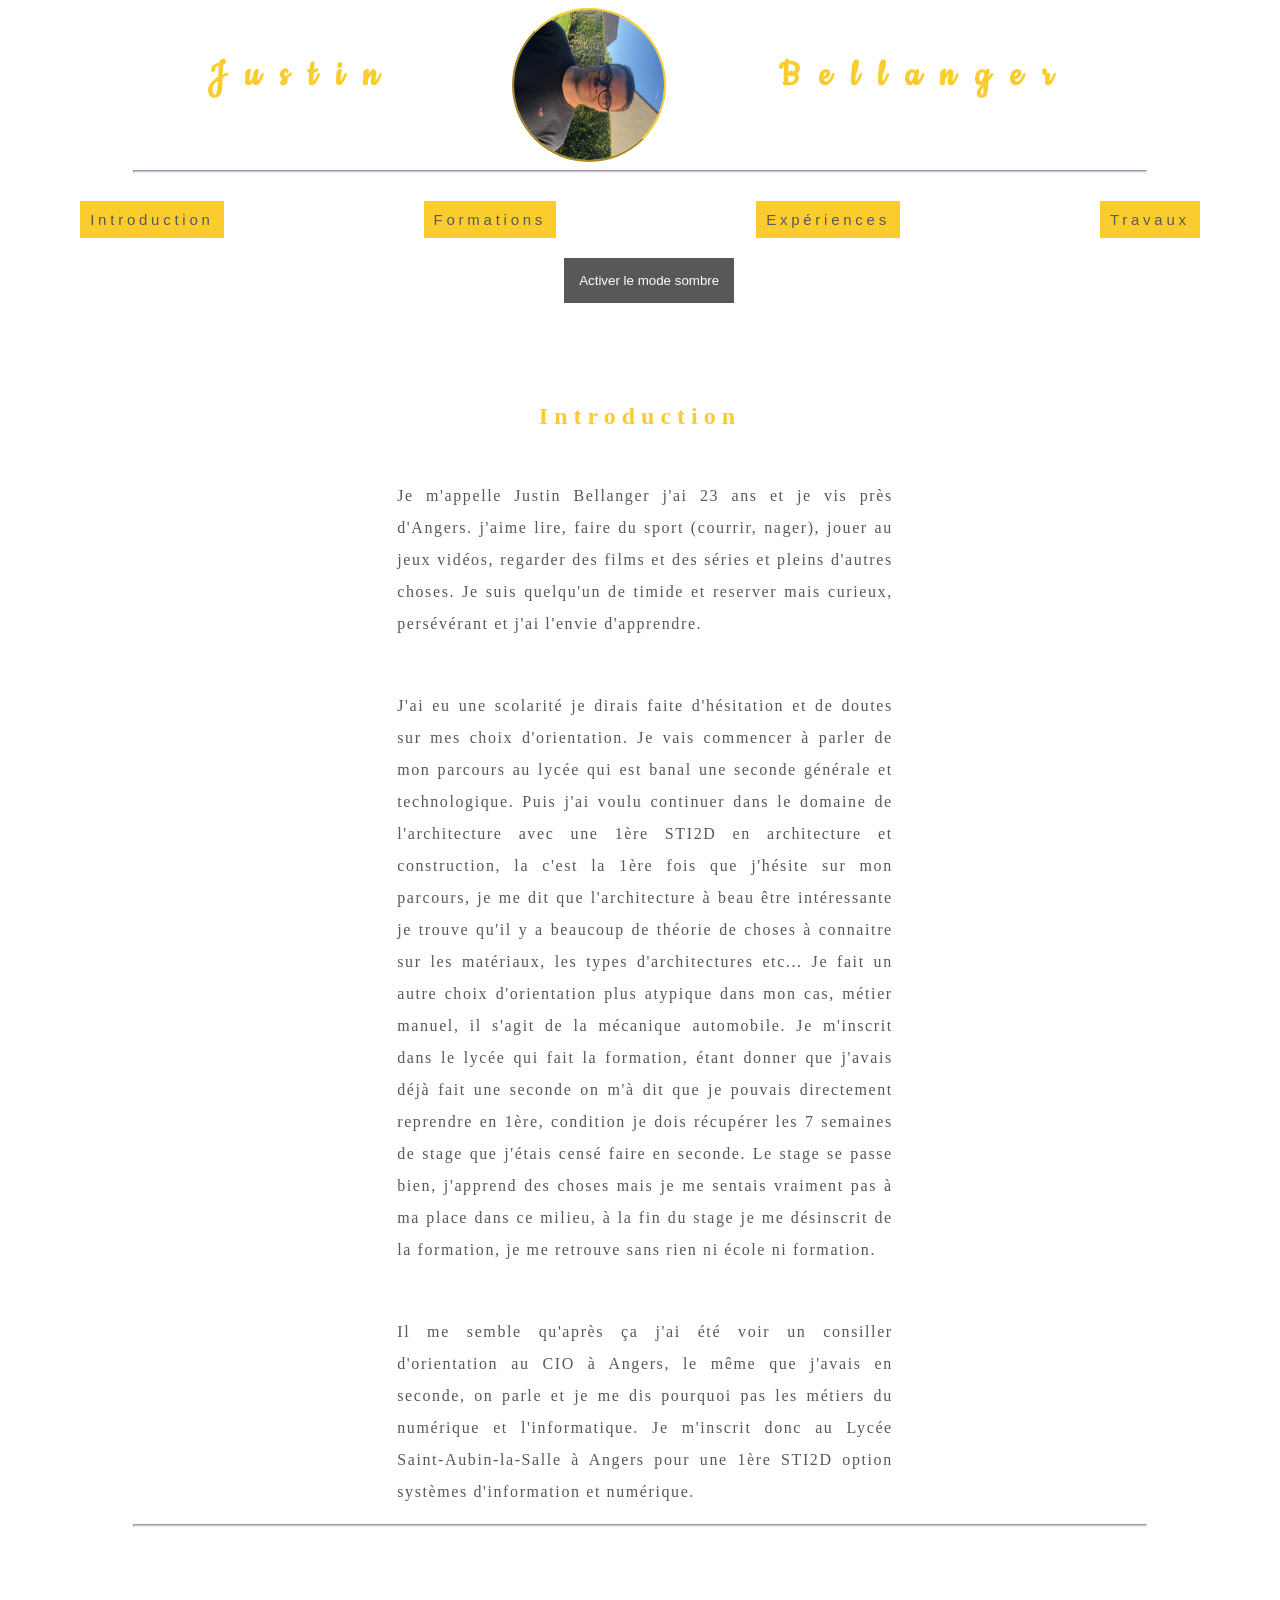
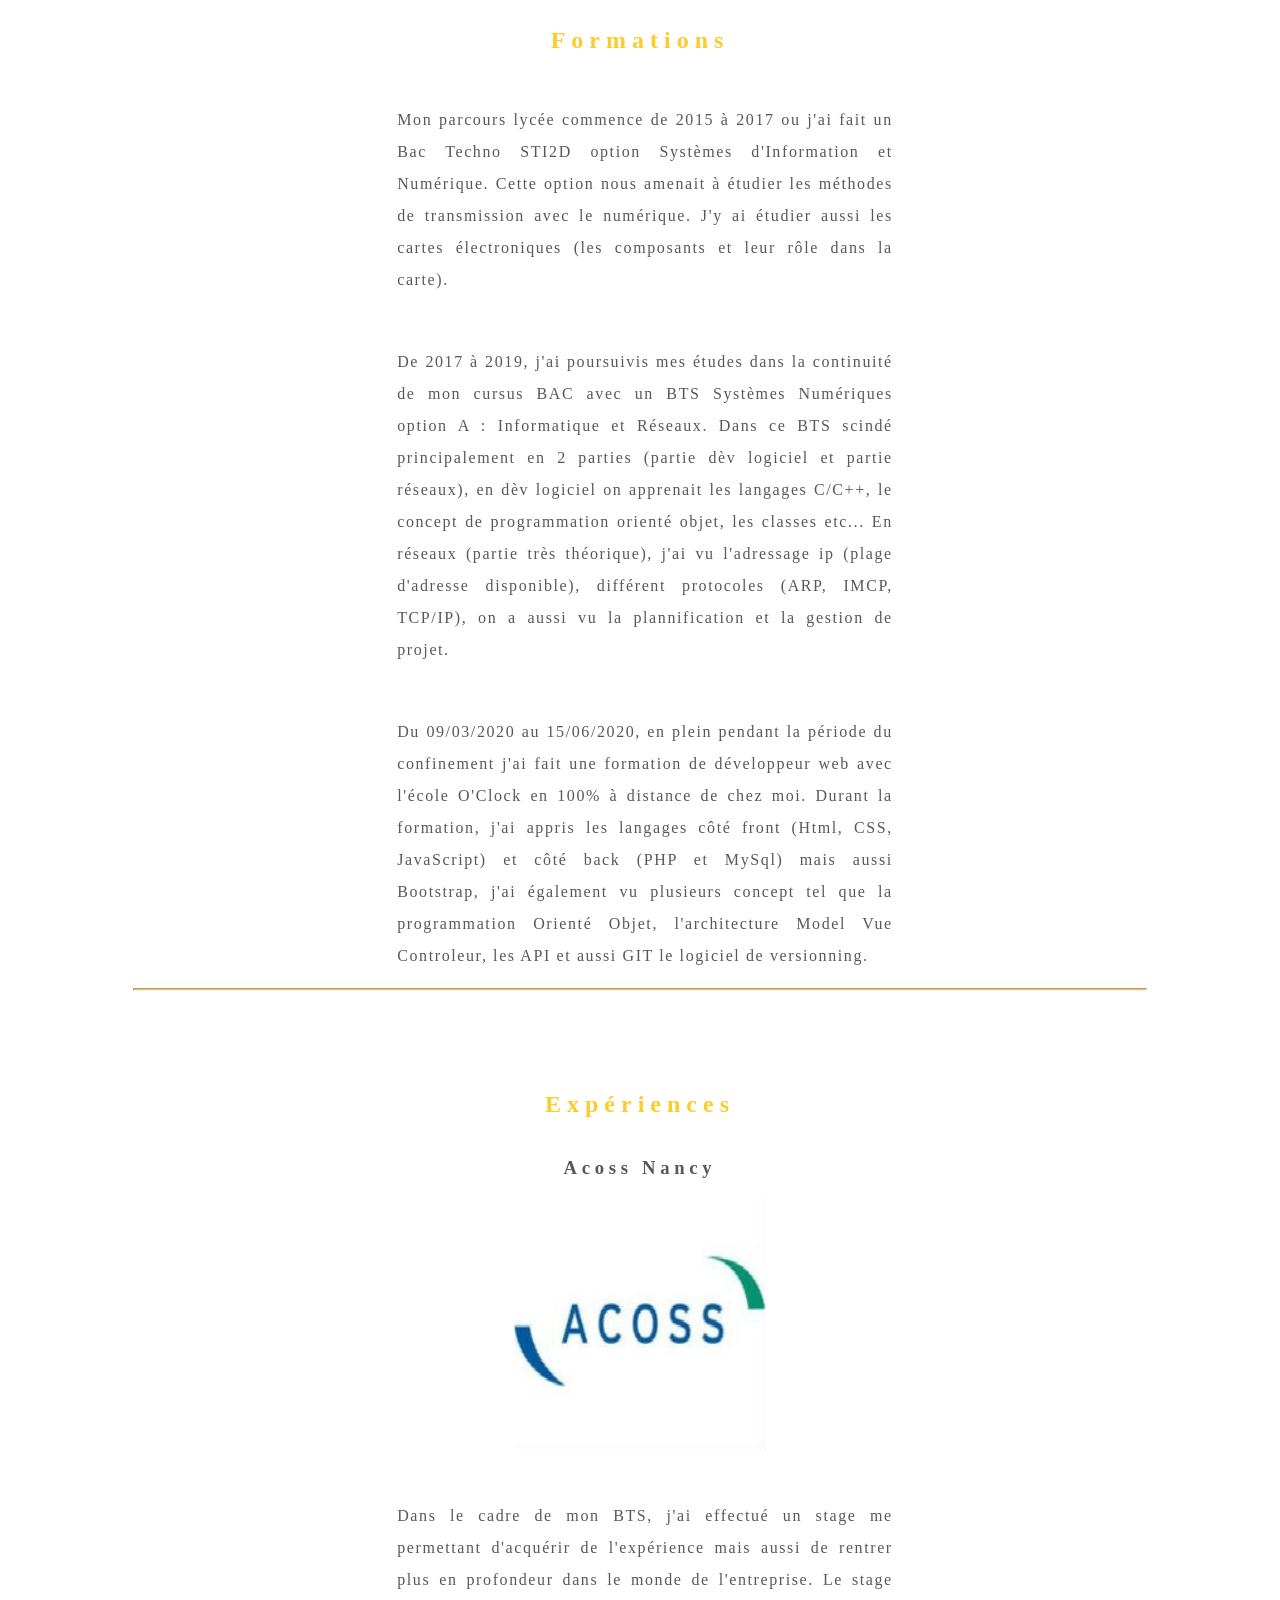
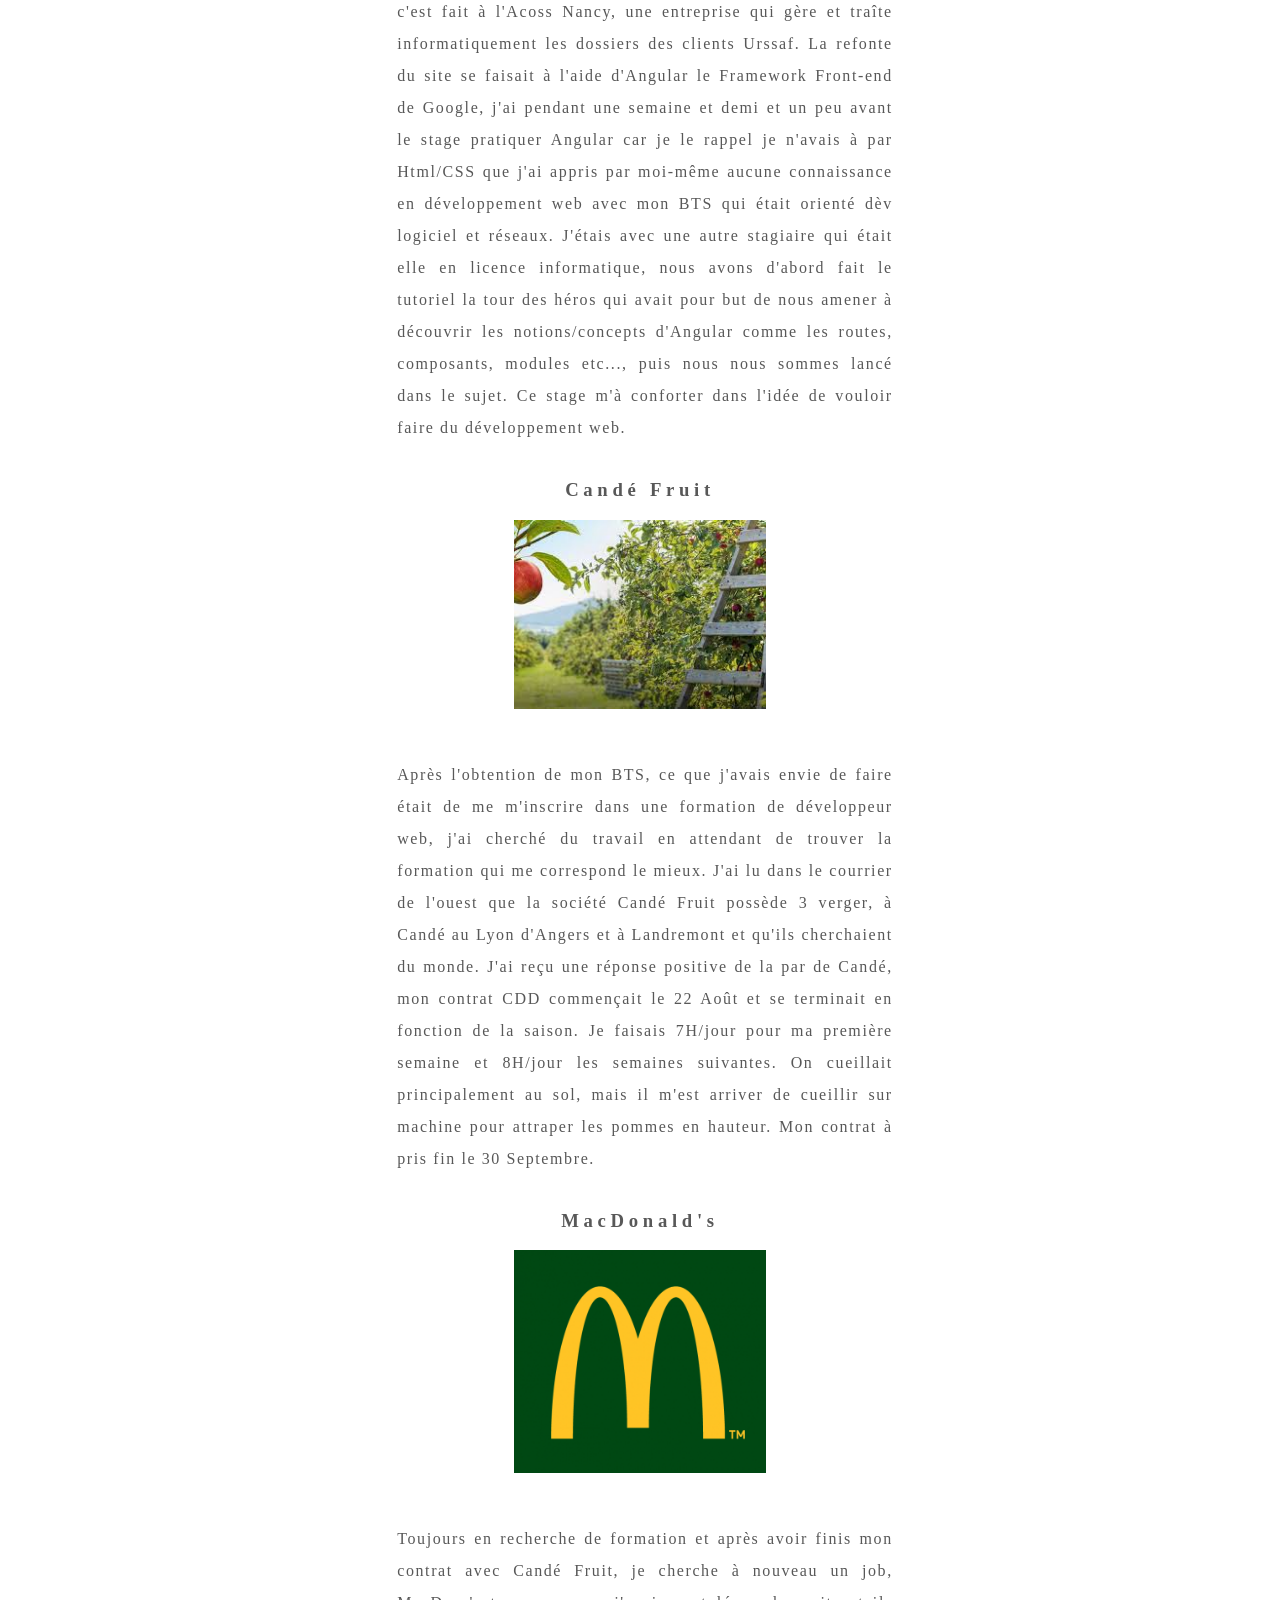
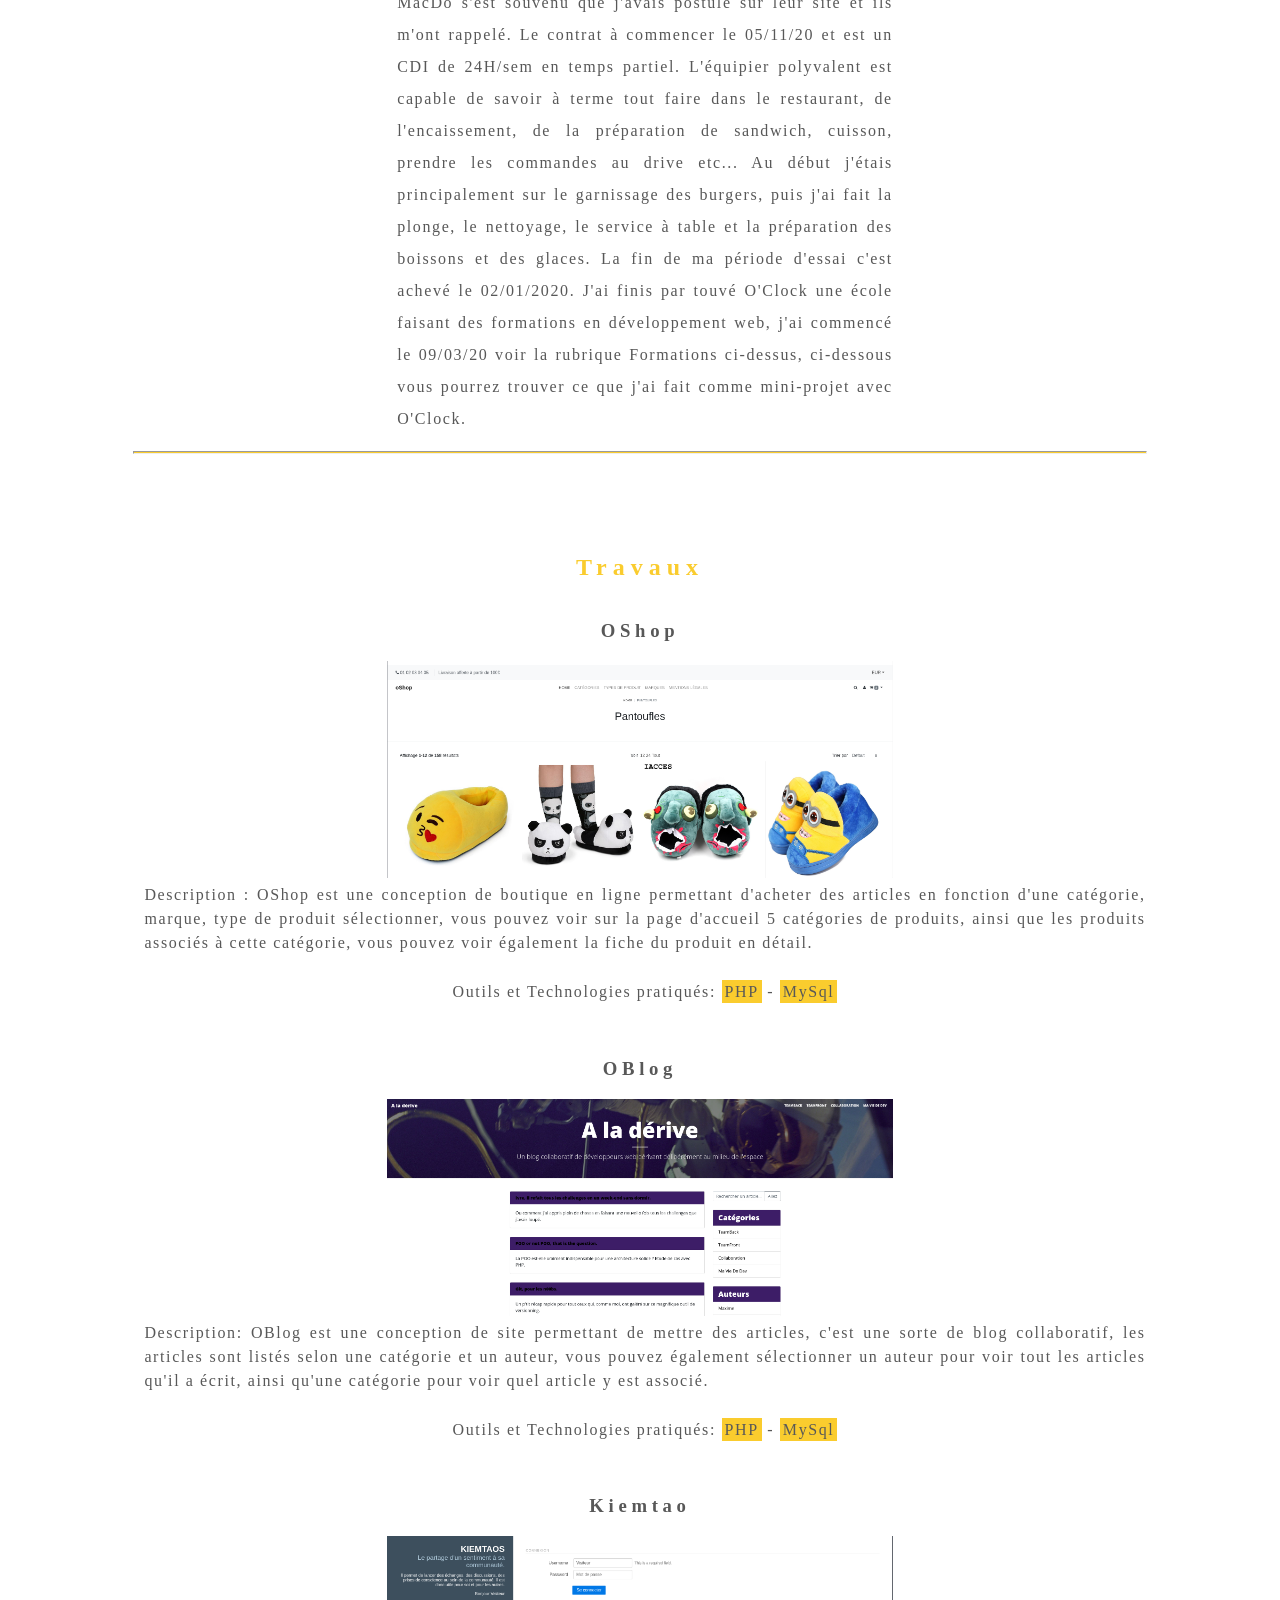
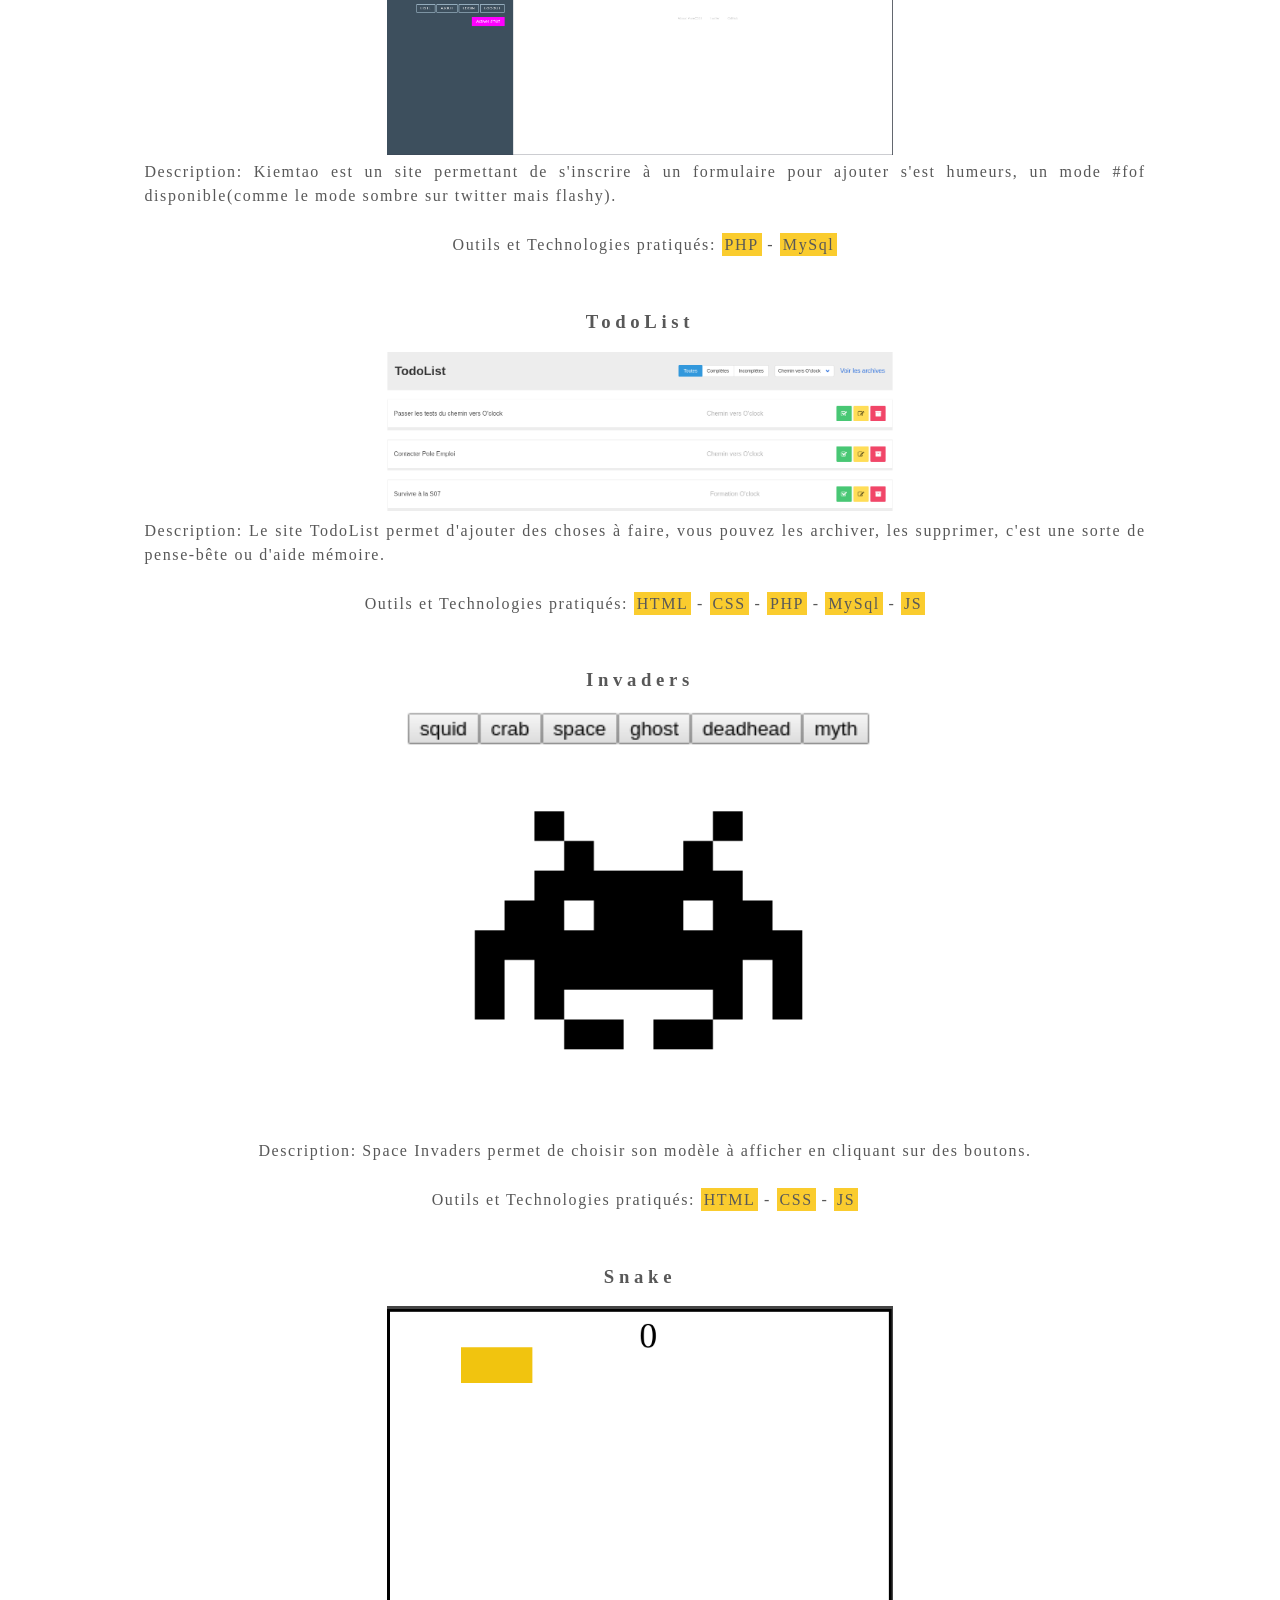
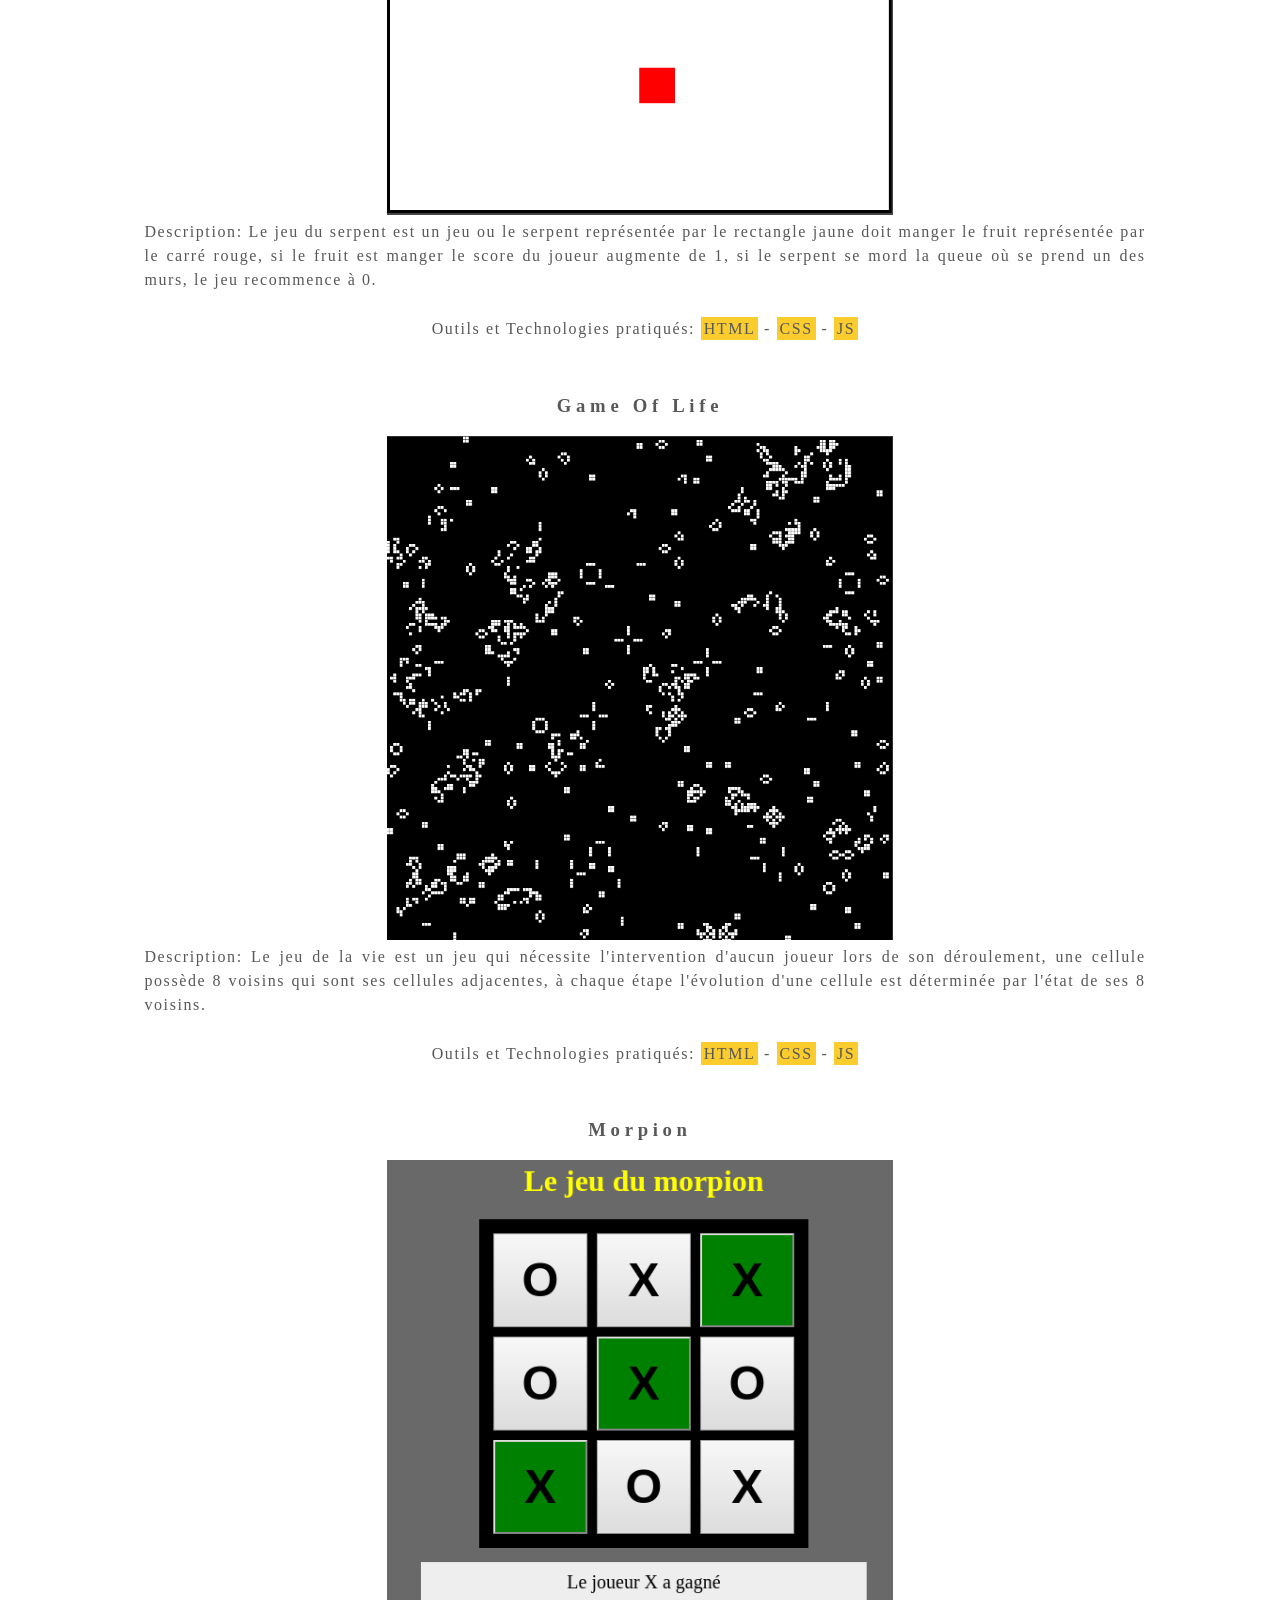
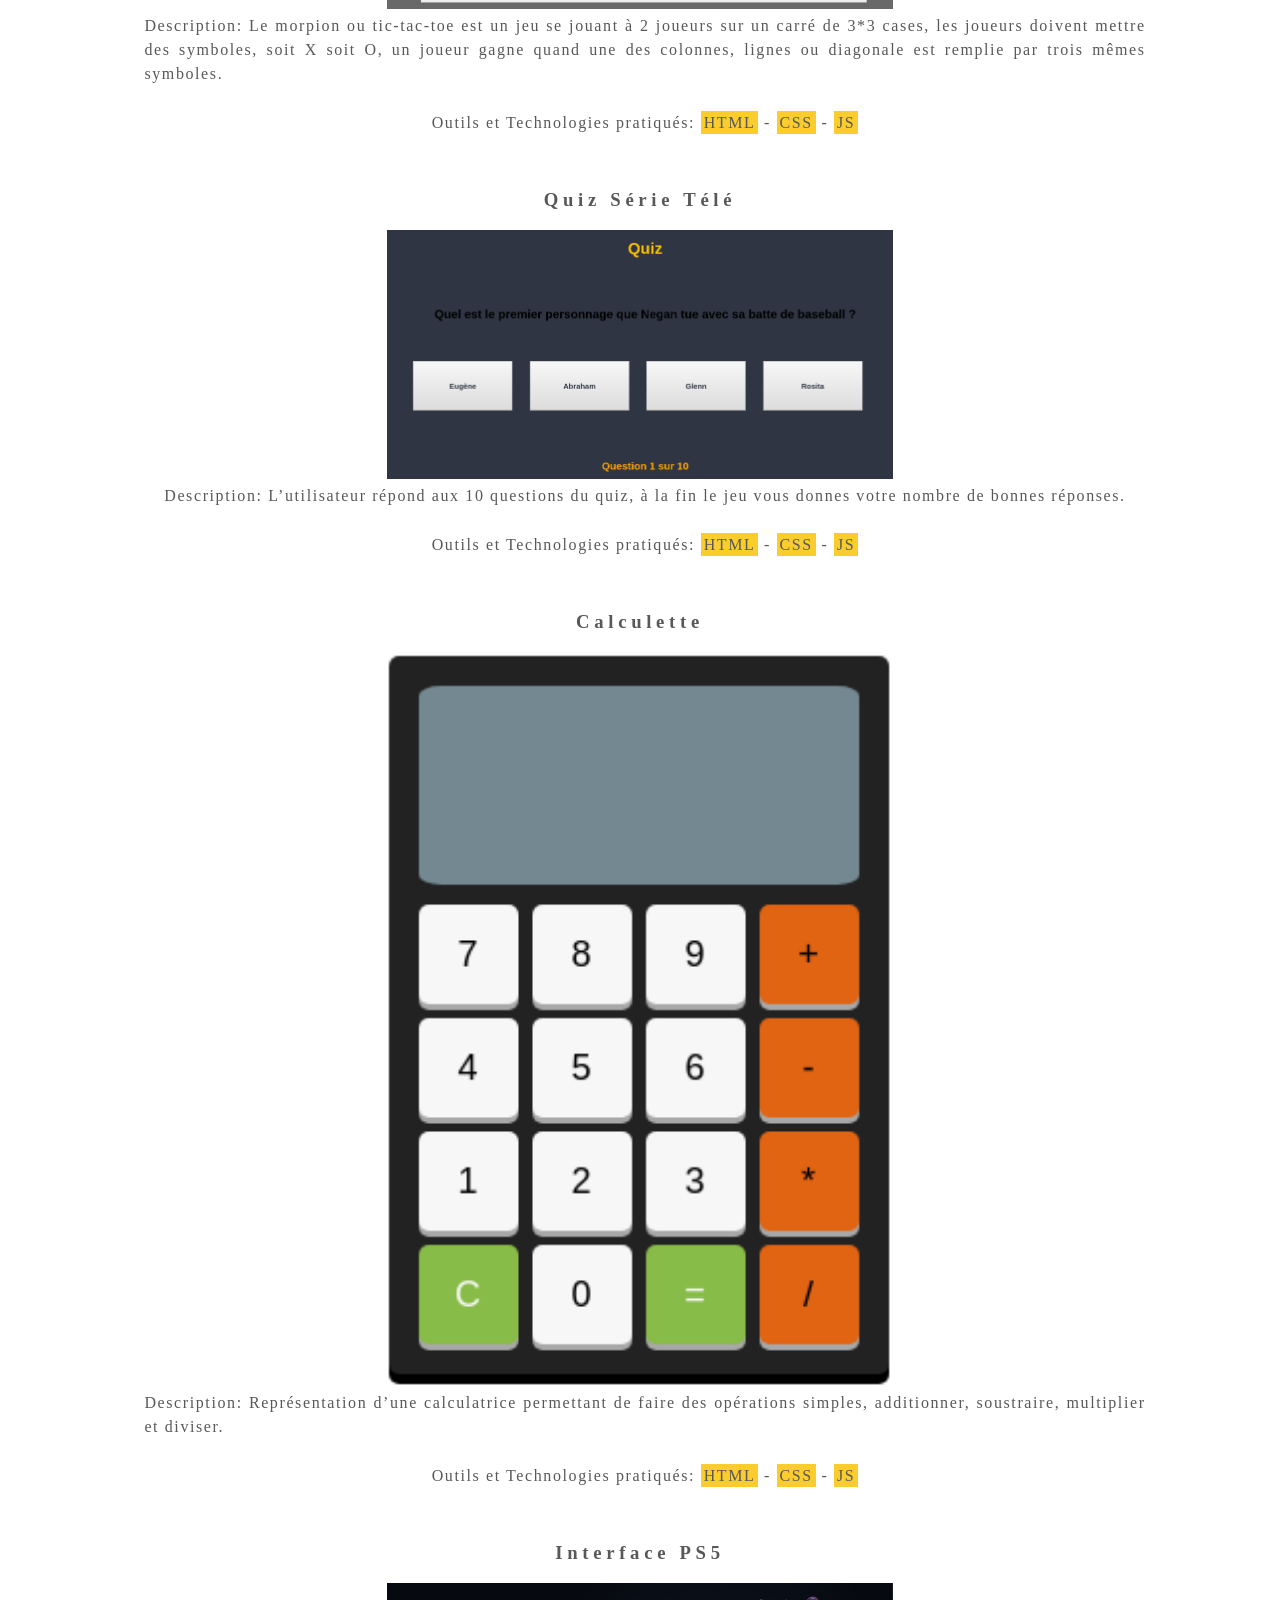
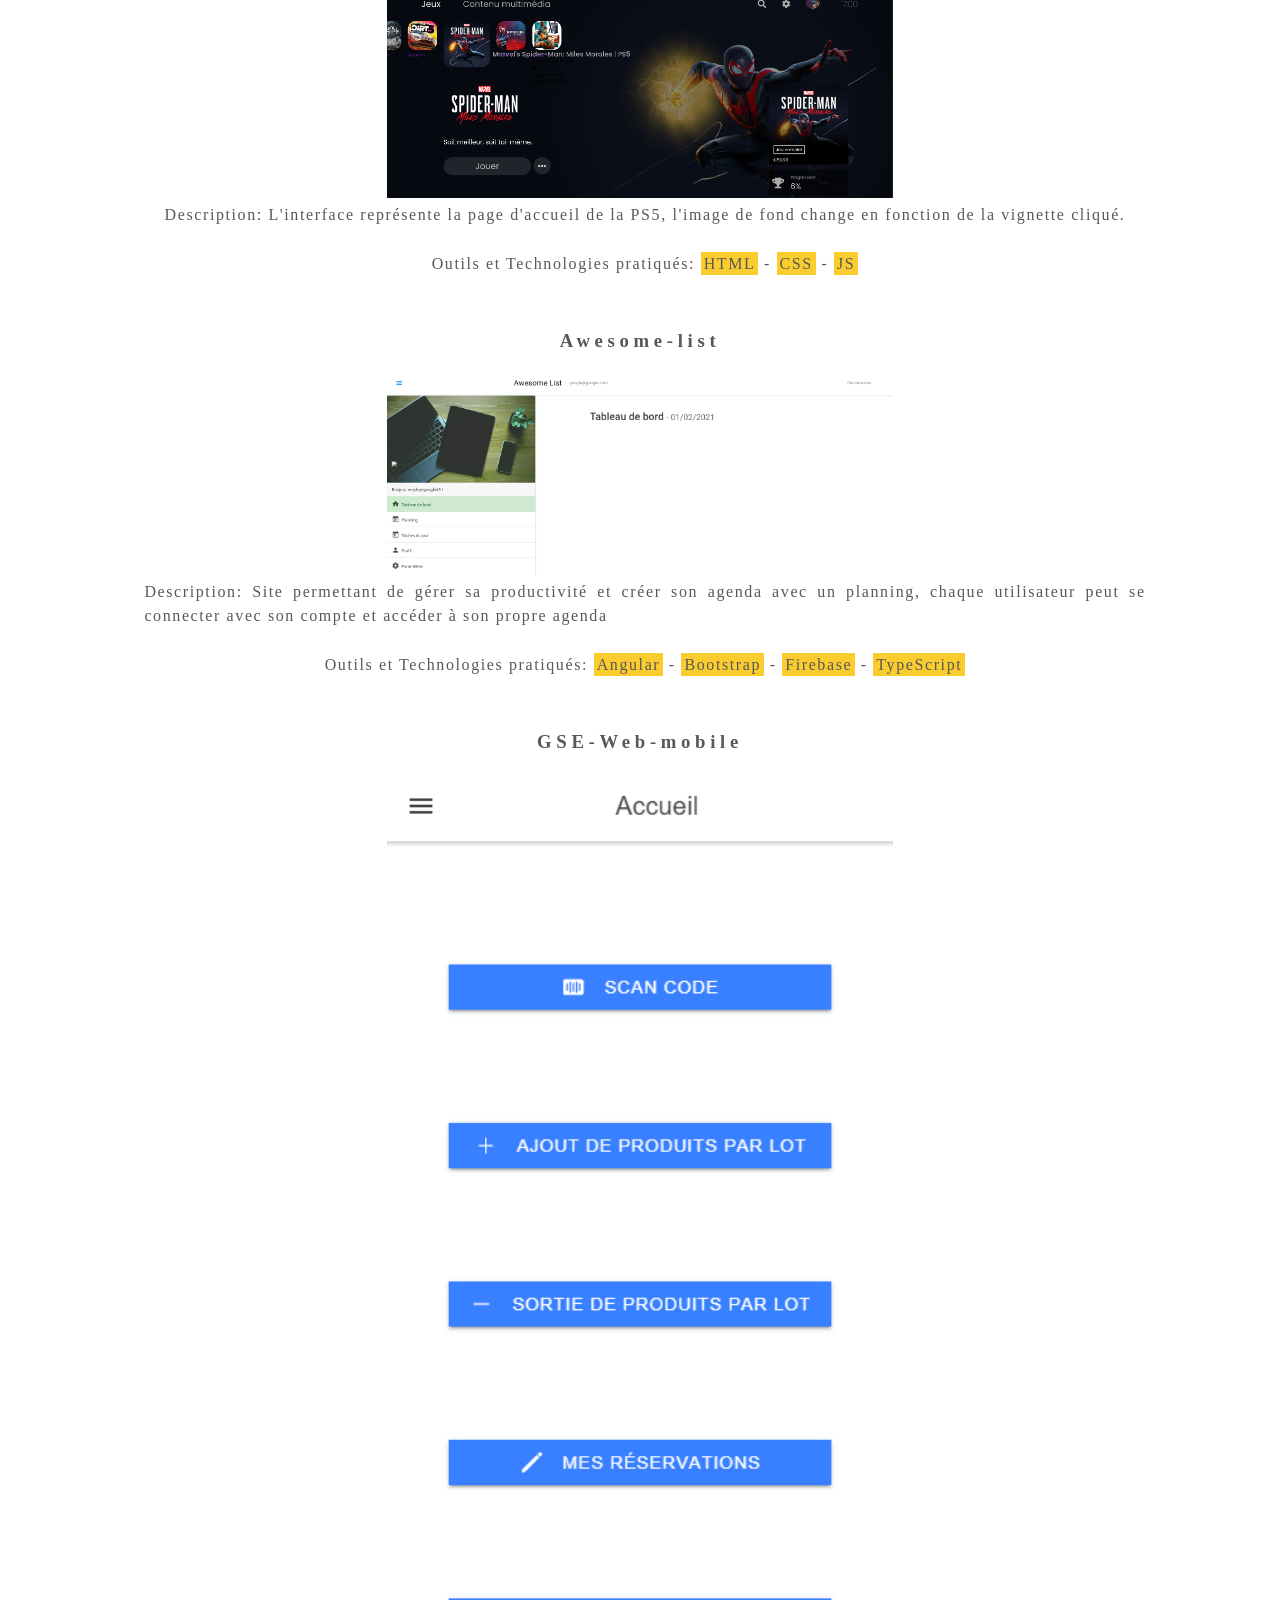
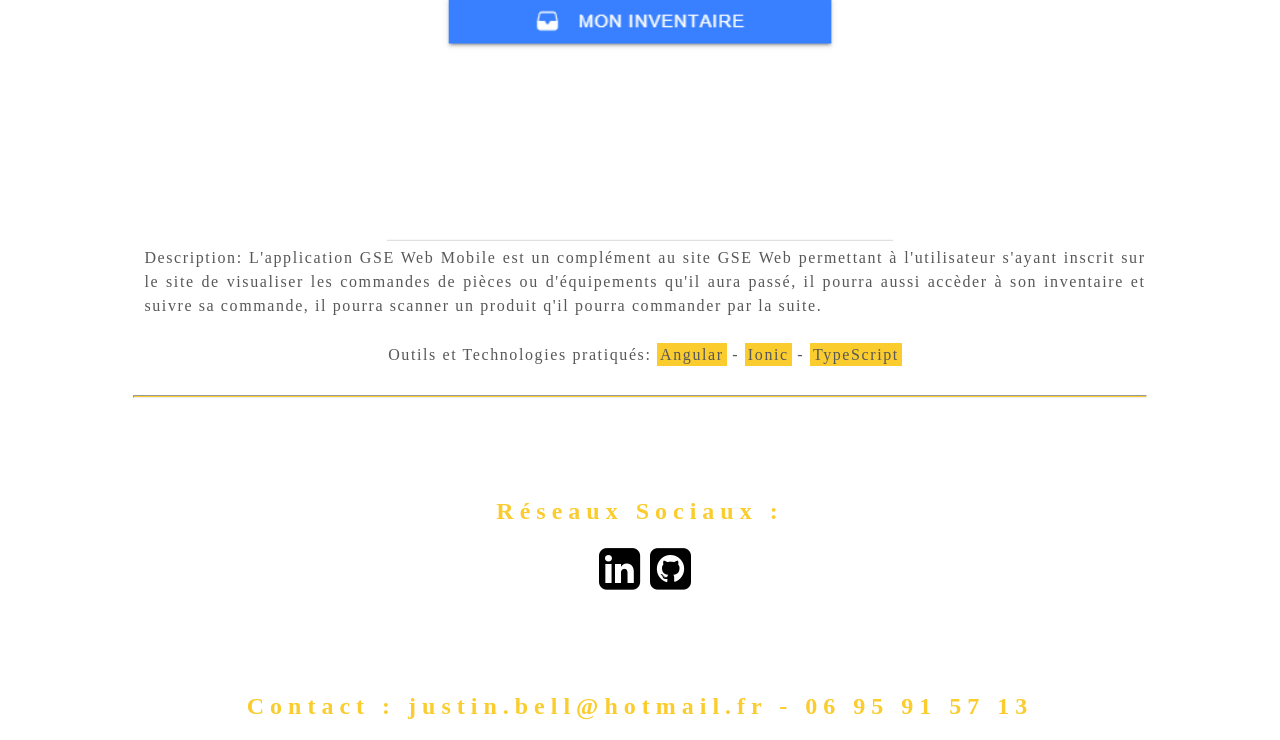
==== commit 5d0843fd: "Ajout de tout les projets" ====
--- a/integration/index.html
+++ b/integration/index.html
@@ -86,7 +86,7 @@
                 <p class="paragraphPage">
                     Du 09/03/2020 au 15/06/2020, en plein pendant la période du confinement j'ai fait une formation de développeur web avec l'école O'Clock en 100% à distance 
                     de chez moi. Durant la formation, j'ai appris les langages côté front (Html, CSS, JavaScript) et côté 
-                    back (PHP et MySql) mais aussi des Framework (Bootstrap en front et Lumen en back), j'ai également vu plusieurs
+                    back (PHP et MySql) mais aussi Bootstrap, j'ai également vu plusieurs
                     concept tel que la programmation Orienté Objet, l'architecture Model Vue Controleur, les API et aussi GIT 
                     le logiciel de versionning. 
                 </p>             
@@ -189,7 +189,7 @@
                         à cette catégorie, vous pouvez voir également la fiche du produit en détail.
                     </p>
                     <p class="paragraphPageTravaux">
-                        Technologie et concept utilisés: <span><tag class="mainTagTravaux">PHP</tag> - <tag class="mainTagTravaux">Architecture Model Vue Contrôleur</tag> - <tag class="mainTagTravaux">BDD</tag> - <tag class="mainTagTravaux">Programmation Orienté Objet</tag></span>
+                        Outils et Technologies pratiqués: <span><tag class="mainTagTravaux">PHP</tag> - <tag class="mainTagTravaux">MySql</tag></span>
                     </p>
                 </div>
 
@@ -201,7 +201,7 @@
                         vous pouvez également sélectionner un auteur pour voir tout les articles qu'il a écrit, ainsi qu'une catégorie pour voir quel article y est associé. 
                     </p>
                     <p class="paragraphPageTravaux">
-                        Technologie et concept utilisés: <span><tag class="mainTagTravaux">PHP</tag> - <tag class="mainTagTravaux">BDD</tag> - <tag class="mainTagTravaux">Programmation Orienté Objet</tag></span>
+                        Outils et Technologies pratiqués: <span><tag class="mainTagTravaux">PHP</tag> - <tag class="mainTagTravaux">MySql</tag></span>
                     </p>
                 </div>
 
@@ -212,7 +212,7 @@
                         Description: Kiemtao est un site permettant de s'inscrire à un formulaire pour ajouter s'est humeurs, un mode #fof disponible(comme le mode sombre sur twitter mais flashy). 
                     </p>
                     <p class="paragraphPageTravaux">
-                        Technologie et concept utilisés: <span><tag class="mainTagTravaux">PHP</tag> - <tag class="mainTagTravaux">BDD</tag> - <tag class="mainTagTravaux">Programmation Orienté Objet</tag> - <tag class="mainTagTravaux">Cookies</tag></span>
+                        Outils et Technologies pratiqués: <span><tag class="mainTagTravaux">PHP</tag> - <tag class="mainTagTravaux">MySql</tag>
                     </p>
                 </div>
 
@@ -223,7 +223,7 @@
                         Description: Le site TodoList permet d'ajouter des choses à faire, vous pouvez les archiver, les supprimer, c'est une sorte de pense-bête ou d'aide mémoire. 
                     </p>
                     <p class="paragraphPageTravaux">
-                        Technologie et concept utilisés: <span><tag class="mainTagTravaux">PHP</tag> - <tag class="mainTagTravaux">BDD</tag> - <tag class="mainTagTravaux">Programmation Orienté Objet</tag> - <tag class="mainTagTravaux">JS</tag> - <tag class="mainTagTravaux">API</tag> - <tag class="mainTagTravaux">Evènement et Intéraction DOM</tag></span>
+                        Outils et Technologies pratiqués: <span><tag class="mainTagTravaux">HTML</tag> - <tag class="mainTagTravaux">CSS</tag> - <tag class="mainTagTravaux">PHP</tag> - <tag class="mainTagTravaux">MySql</tag> - <tag class="mainTagTravaux">JS</tag></span>
                     </p>
                 </div>
 
@@ -234,7 +234,96 @@
                         Description: Space Invaders permet de choisir son modèle à afficher en cliquant sur des boutons. 
                     </p>
                     <p class="paragraphPageTravaux">
-                        Technologie et concept utilisés: <span><tag class="mainTagTravaux">JS</tag> - <tag class="mainTagTravaux">Evènement et Intéraction DOM</tag></span>
+                        Outils et Technologies pratiqués: <span><tag class="mainTagTravaux">HTML</tag> - <tag class="mainTagTravaux">CSS</tag> - <tag class="mainTagTravaux">JS</tag></span>
+                    </p>
+                </div>
+
+                <div class="mainDivTravaux">
+                    <h3 class="mainTitlePage">Snake</h3>
+                    <img class="mainImgTravaux" src="images/snake.png" alt="Image représentant un serpent devant manger un fruit pour que le score du joueur augmente">
+                    <p class="paragraphPageTravaux">
+                        Description: Le jeu du serpent est un jeu ou le serpent représentée par le rectangle jaune doit manger le fruit représentée par le carré rouge, si le fruit est manger le score du joueur augmente de 1, si le serpent se mord la queue où se prend un des murs, le jeu recommence à 0. 
+                    </p>
+                    <p class="paragraphPageTravaux">
+                      Outils et Technologies pratiqués: <span><tag class="mainTagTravaux">HTML</tag> - <tag class="mainTagTravaux">CSS</tag> - <tag class="mainTagTravaux">JS</tag></span>
+                    </p>
+                </div>
+
+                <div class="mainDivTravaux">
+                    <h3 class="mainTitlePage">Game Of Life</h3>
+                    <img class="mainImgTravaux" src="images/game_of_life.png" alt="Image représentant des cellules dont l'état varie à chaque étape">
+                    <p class="paragraphPageTravaux">
+                        Description: Le jeu de la vie est un jeu qui nécessite l'intervention d'aucun joueur lors de son déroulement, une cellule possède 8 voisins qui sont ses cellules adjacentes, à chaque étape l'évolution d'une cellule est déterminée par l'état de ses 8 voisins.
+                    </p>
+                    <p class="paragraphPageTravaux">
+                      Outils et Technologies pratiqués: <span><tag class="mainTagTravaux">HTML</tag> - <tag class="mainTagTravaux">CSS</tag> - <tag class="mainTagTravaux">JS</tag></span>
+                    </p>
+                </div>
+
+                <div class="mainDivTravaux">
+                    <h3 class="mainTitlePage">Morpion</h3>
+                    <img class="mainImgTravaux" src="images/morpion.png" alt="Image représentant un carré 3*3 devant être compléter de symbole X ou O par 2 joueurs">
+                    <p class="paragraphPageTravaux">
+                        Description: Le morpion ou tic-tac-toe est un jeu se jouant à 2 joueurs sur un carré de 3*3 cases, les joueurs doivent mettre des symboles, soit X soit O, un joueur gagne quand une des colonnes, lignes ou diagonale est remplie par trois mêmes symboles.
+                    </p>
+                    <p class="paragraphPageTravaux">
+                      Outils et Technologies pratiqués: <span><tag class="mainTagTravaux">HTML</tag> - <tag class="mainTagTravaux">CSS</tag> - <tag class="mainTagTravaux">JS</tag></span>
+                    </p>
+                </div>
+
+                <div class="mainDivTravaux">
+                    <h3 class="mainTitlePage">Quiz Série Télé</h3>
+                    <img class="mainImgTravaux" src="images/quiz_series_tv.png" alt="Image représentant un quiz, 1 question et 4 propositions de réponses">
+                    <p class="paragraphPageTravaux">
+                        Description: L’utilisateur répond aux 10 questions du quiz, à la fin le jeu vous donnes votre nombre de bonnes réponses.
+                    </p>
+                    <p class="paragraphPageTravaux">
+                      Outils et Technologies pratiqués: <span><tag class="mainTagTravaux">HTML</tag> - <tag class="mainTagTravaux">CSS</tag> - <tag class="mainTagTravaux">JS</tag></span>
+                    </p>
+                </div>
+
+                <div class="mainDivTravaux">
+                    <h3 class="mainTitlePage">Calculette</h3>
+                    <img class="mainImgTravaux" src="images/calculatrice.png" alt="Image représentant une calculette, permettant de faire des opérations simples">
+                    <p class="paragraphPageTravaux">
+                        Description: Représentation d’une calculatrice permettant de faire des opérations simples, additionner, soustraire, multiplier et diviser.
+                    </p>
+                    <p class="paragraphPageTravaux">
+                      Outils et Technologies pratiqués: <span><tag class="mainTagTravaux">HTML</tag> - <tag class="mainTagTravaux">CSS</tag> - <tag class="mainTagTravaux">JS</tag></span>
+                    </p>
+                </div>
+
+                <div class="mainDivTravaux">
+                    <h3 class="mainTitlePage">Interface PS5</h3>
+                    <img class="mainImgTravaux" src="images/interface_PS5.png" alt="Image représentant l'interface de la page d'accueil de la PS5">
+                    <p class="paragraphPageTravaux">
+                        Description: L'interface représente la page d'accueil de la PS5, l'image de fond change en fonction de la vignette cliqué.
+                    </p>
+                    <p class="paragraphPageTravaux">
+                      Outils et Technologies pratiqués: <span><tag class="mainTagTravaux">HTML</tag> - <tag class="mainTagTravaux">CSS</tag> - <tag class="mainTagTravaux">JS</tag></span>
+                    </p>
+                </div>
+
+                <div class="mainDivTravaux">
+                    <h3 class="mainTitlePage">Awesome-list</h3>
+                    <img class="mainImgTravaux" src="images/awesome-list.png" alt="Image représentant un site permettant de gérer sa productivité et son agenda personnel">
+                    <p class="paragraphPageTravaux">
+                        Description: Site permettant de gérer sa productivité et créer son agenda avec un planning, chaque utilisateur peut se connecter avec son compte et accéder à son propre agenda
+                    </p>
+                    <p class="paragraphPageTravaux">
+                      Outils et Technologies pratiqués: <span><tag class="mainTagTravaux">Angular</tag> - <tag class="mainTagTravaux">Bootstrap</tag> - <tag class="mainTagTravaux">Firebase</tag> - <tag class="mainTagTravaux">TypeScript</tag></span>
+                    </p>
+                </div>
+
+                <div class="mainDivTravaux">
+                    <h3 class="mainTitlePage">GSE-Web-mobile</h3>
+                    <img class="mainImgTravaux" src="images/GSE_Web_Mobile.png" alt="Image représentant la page d'accueil de l'application GSE Web mobile ">
+                    <p class="paragraphPageTravaux">
+                        Description: L'application GSE Web Mobile est un complément au site GSE Web permettant à l'utilisateur s'ayant inscrit sur le site de visualiser les commandes de pièces ou d'équipements qu'il aura passé, il pourra aussi accèder à son inventaire et suivre sa commande,
+                        il pourra scanner un produit q'il pourra commander par la suite.
+                    </p>
+                    <p class="paragraphPageTravaux">
+                      Outils et Technologies pratiqués: <span><tag class="mainTagTravaux">Angular</tag> - <tag class="mainTagTravaux">Ionic</tag> - <tag class="mainTagTravaux">TypeScript</tag></span>
                     </p>
                 </div>
             </section>
--- a/integration/styles.css
+++ b/integration/styles.css
@@ -229,7 +229,7 @@
 /* Image, section travaux */
 .mainImgTravaux {
 
-    width: 100%;
+    width: 50%;
 }
 
 
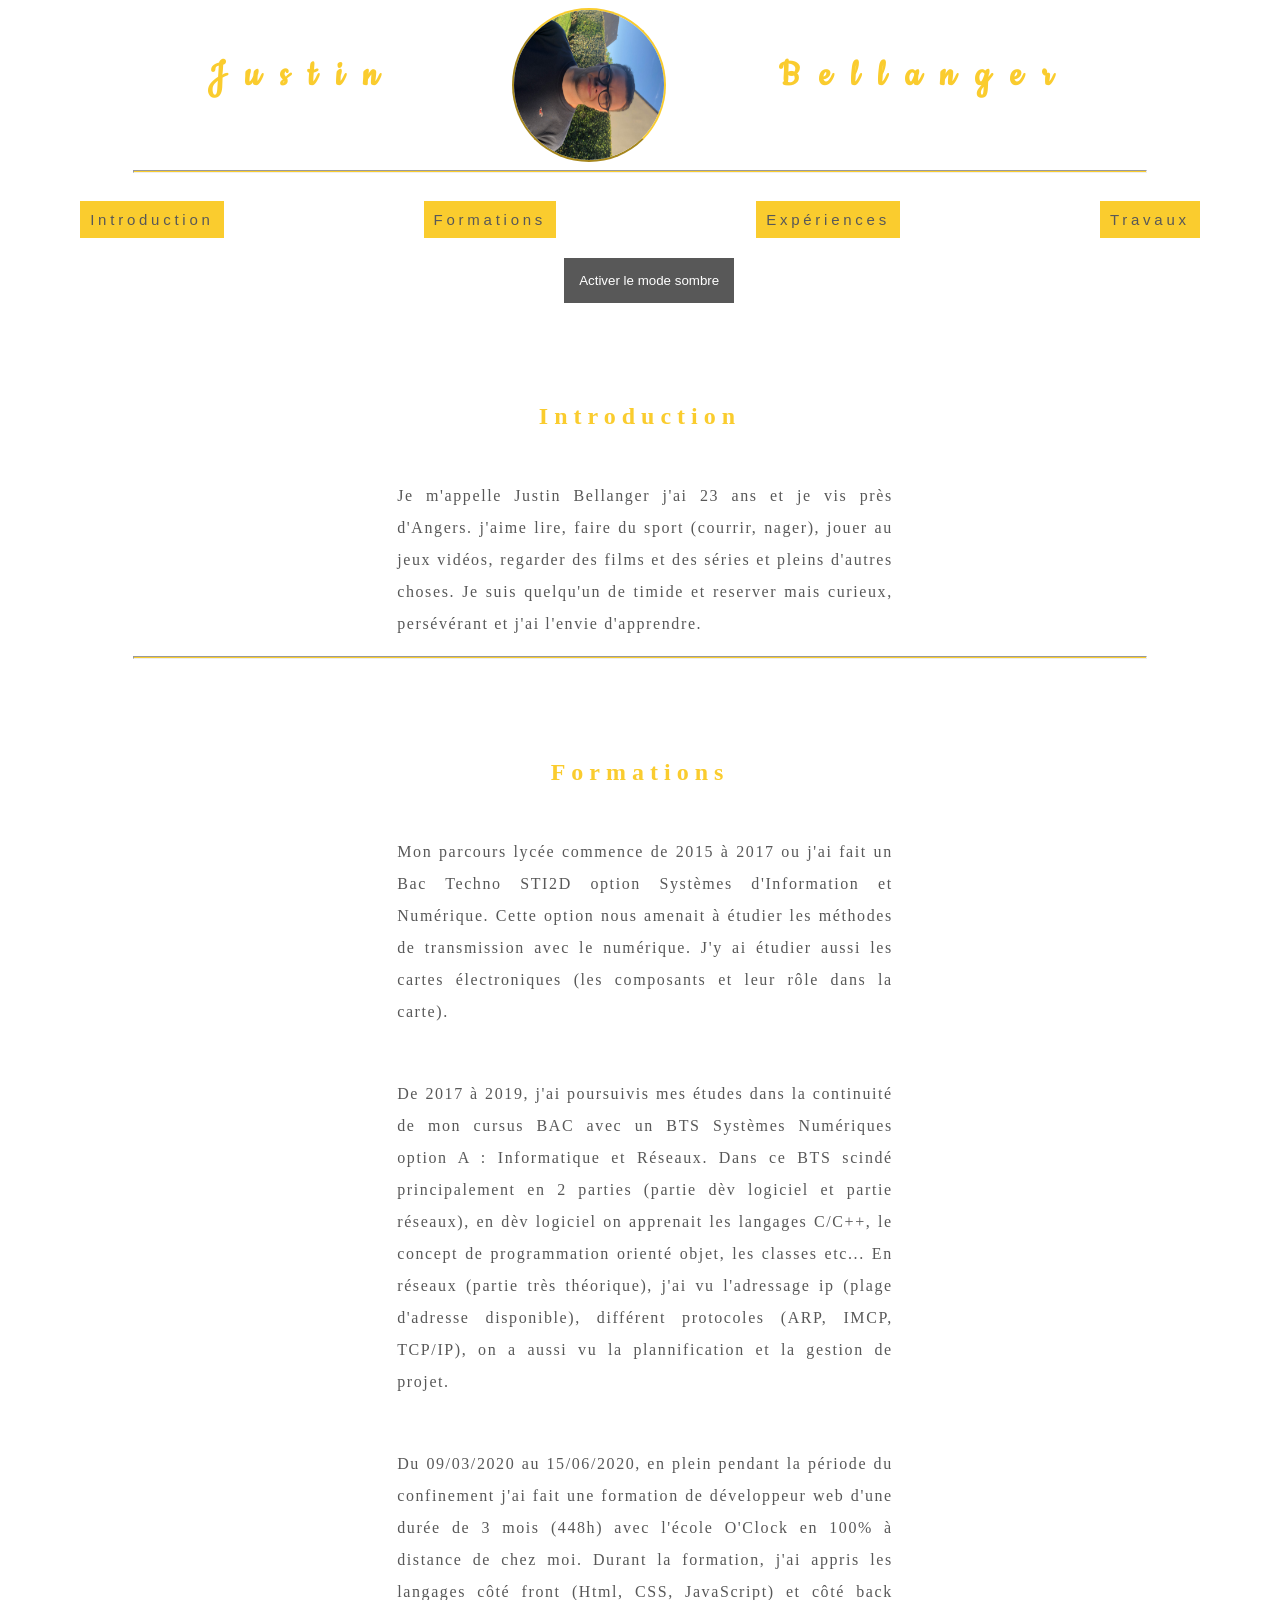
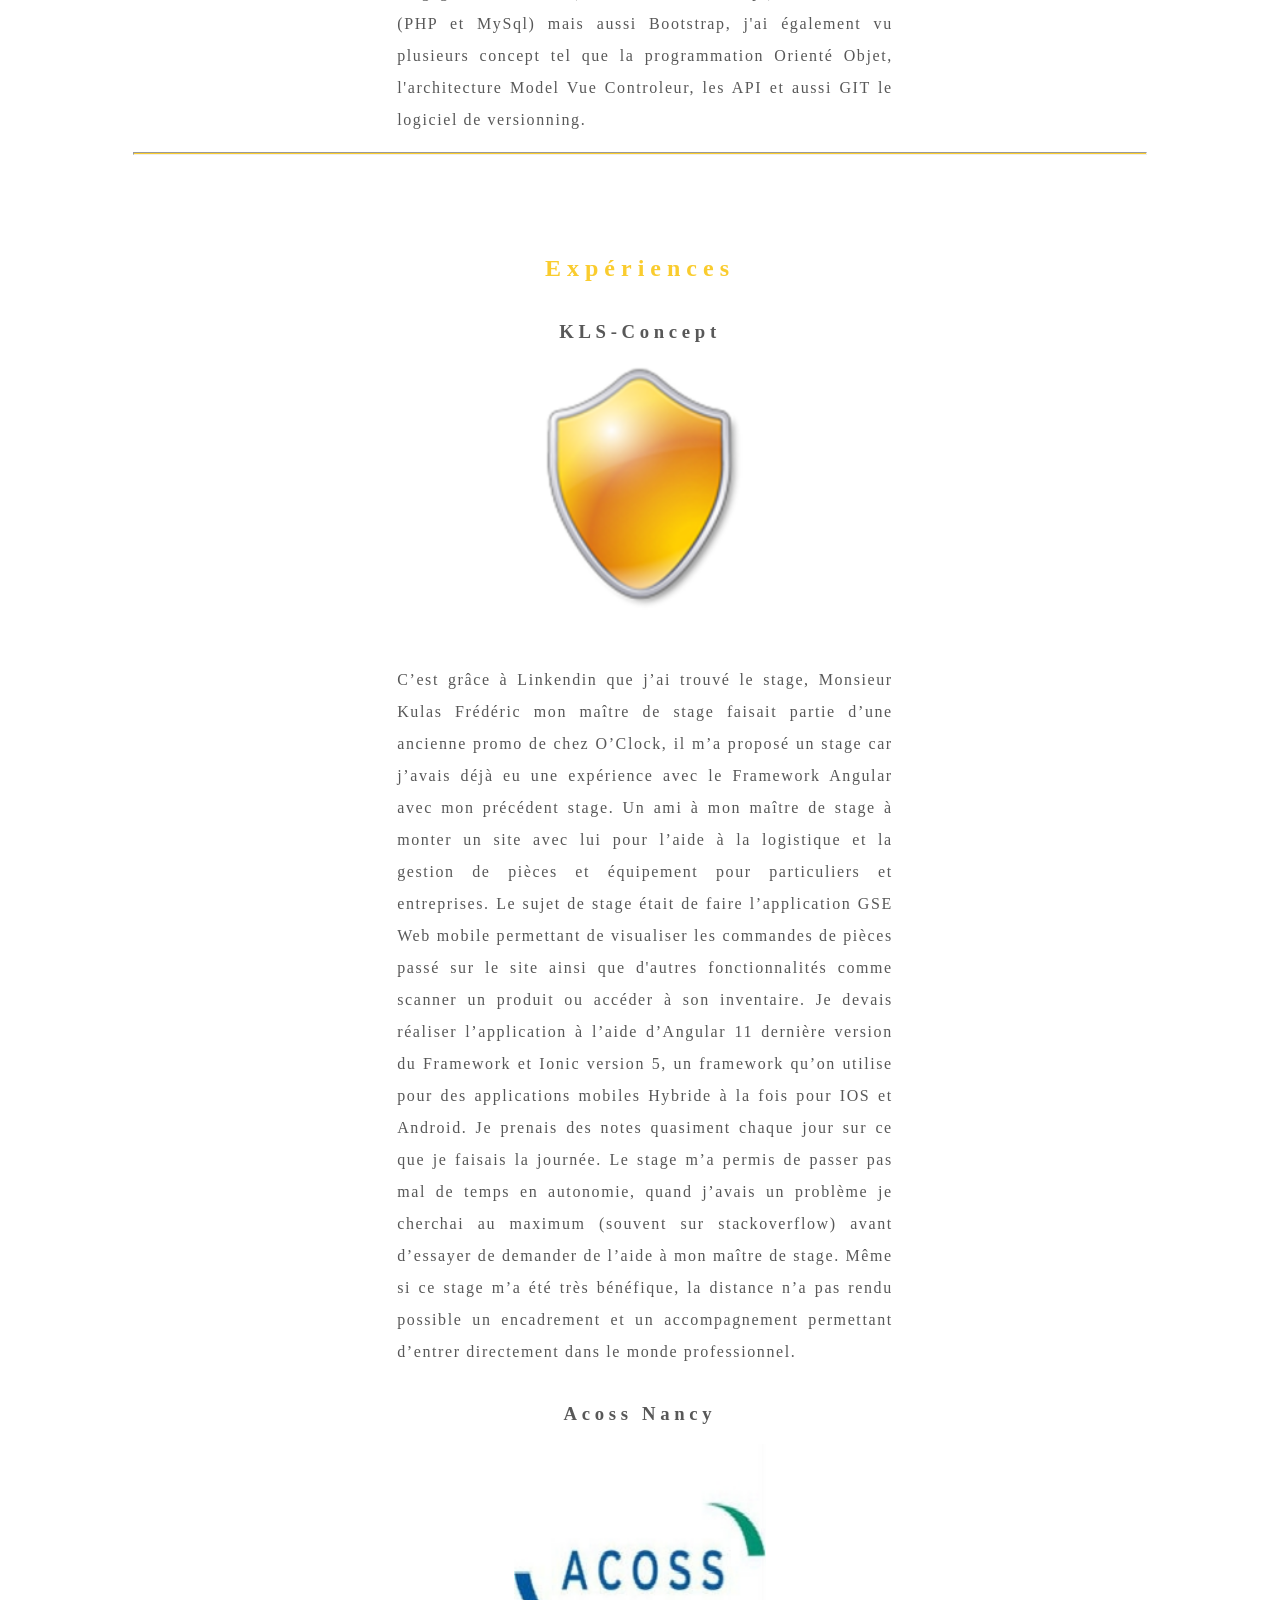
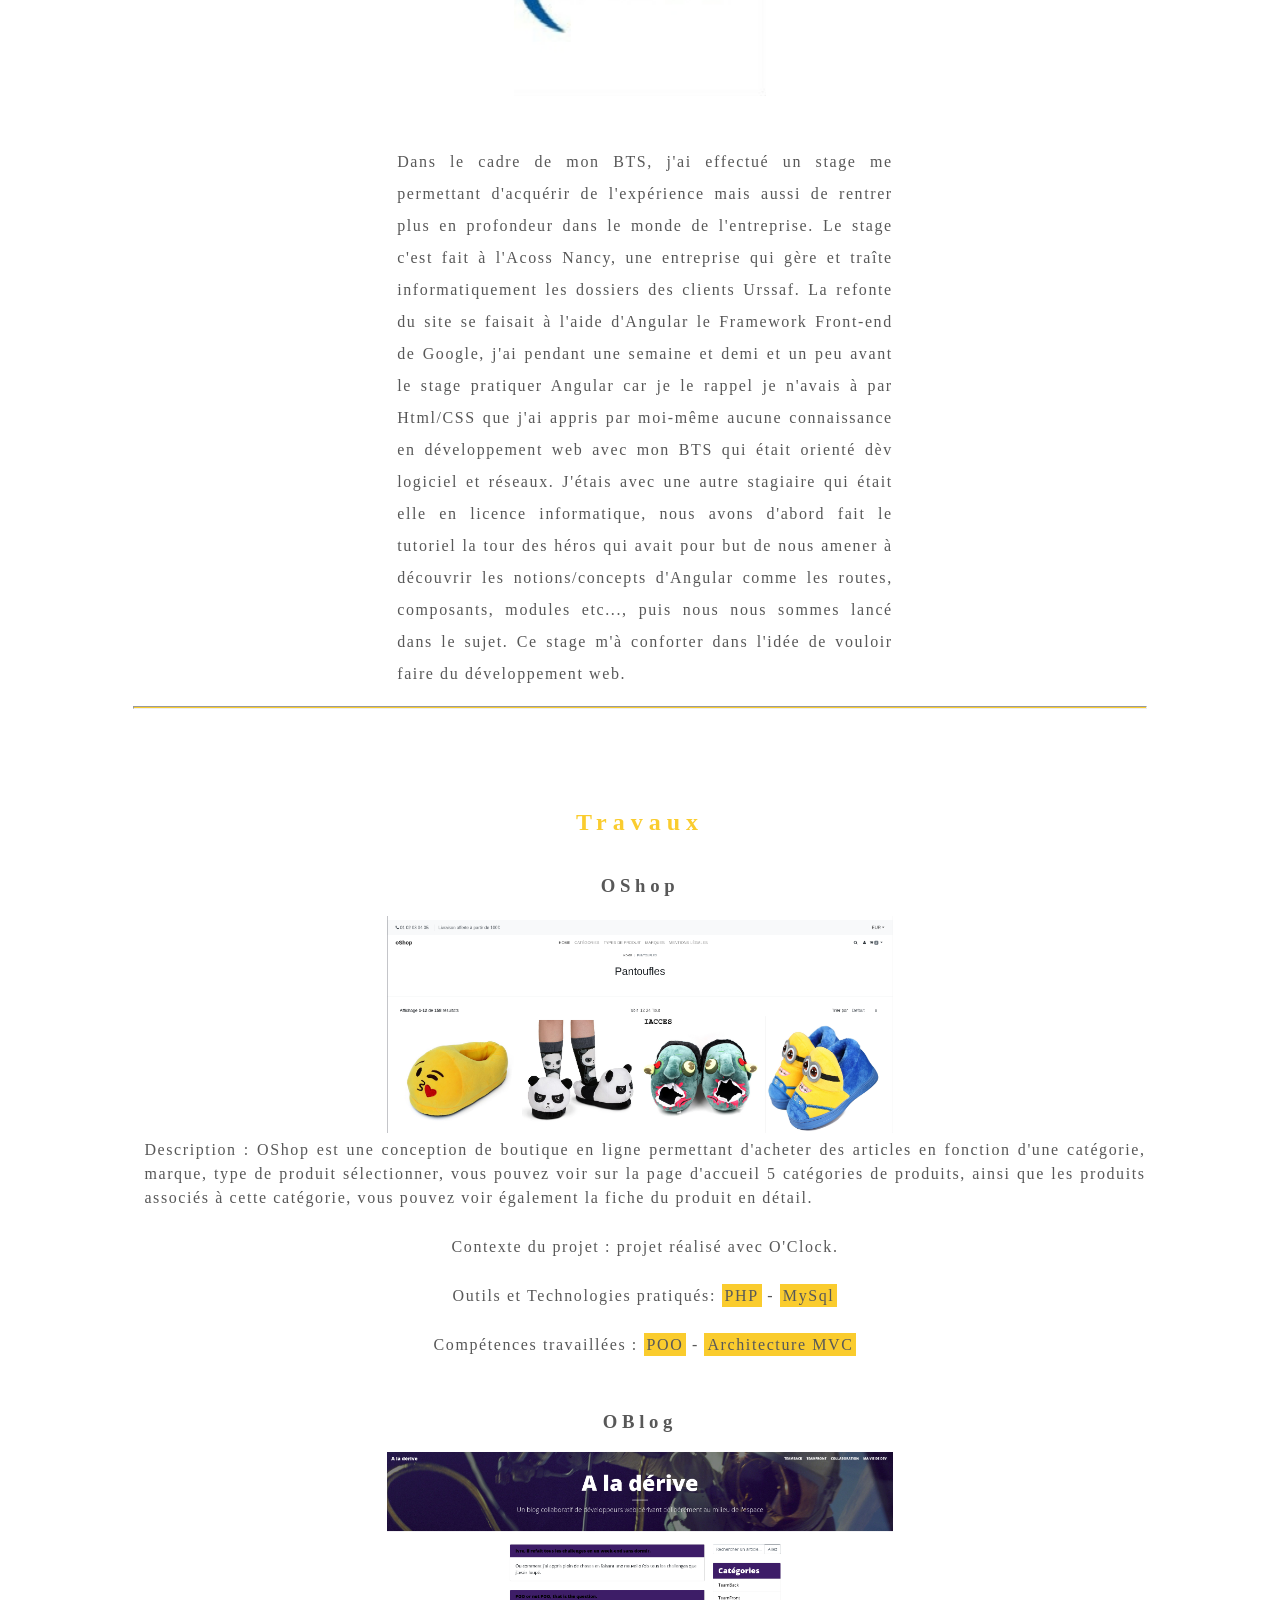
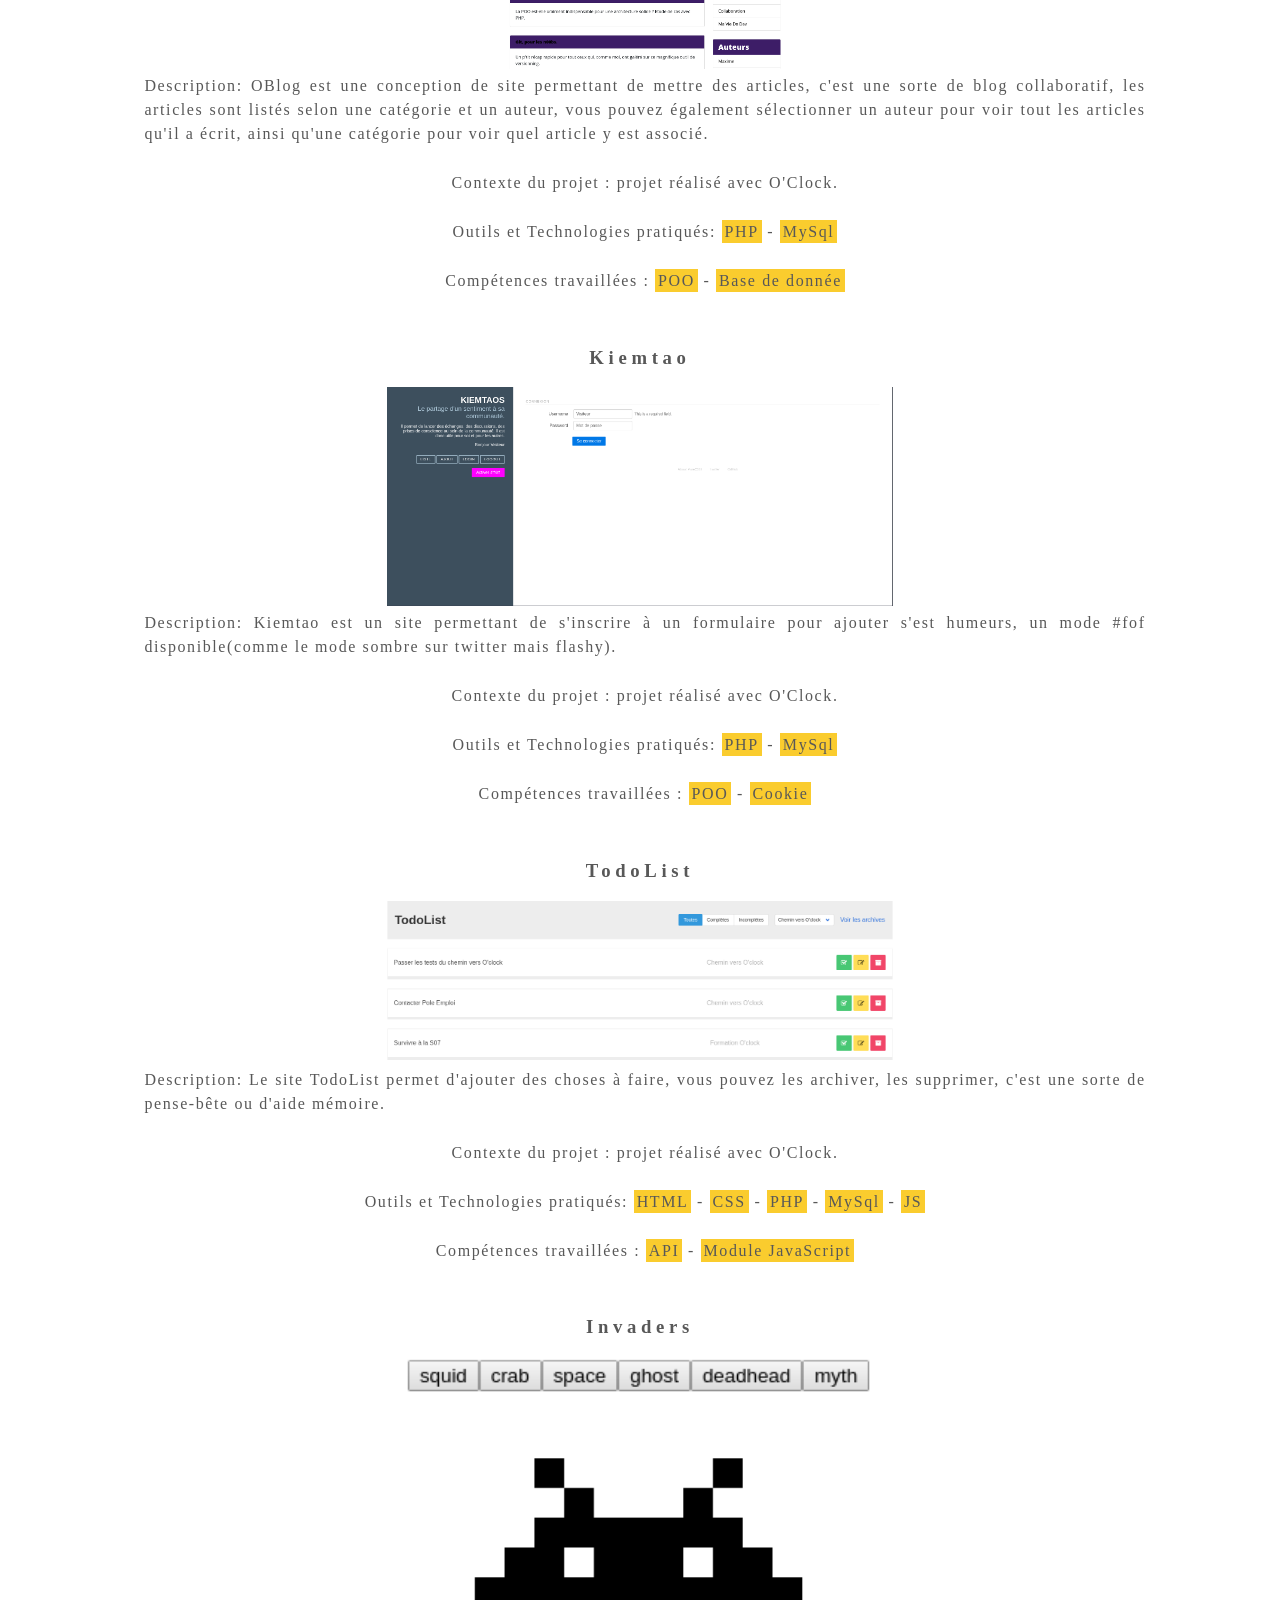
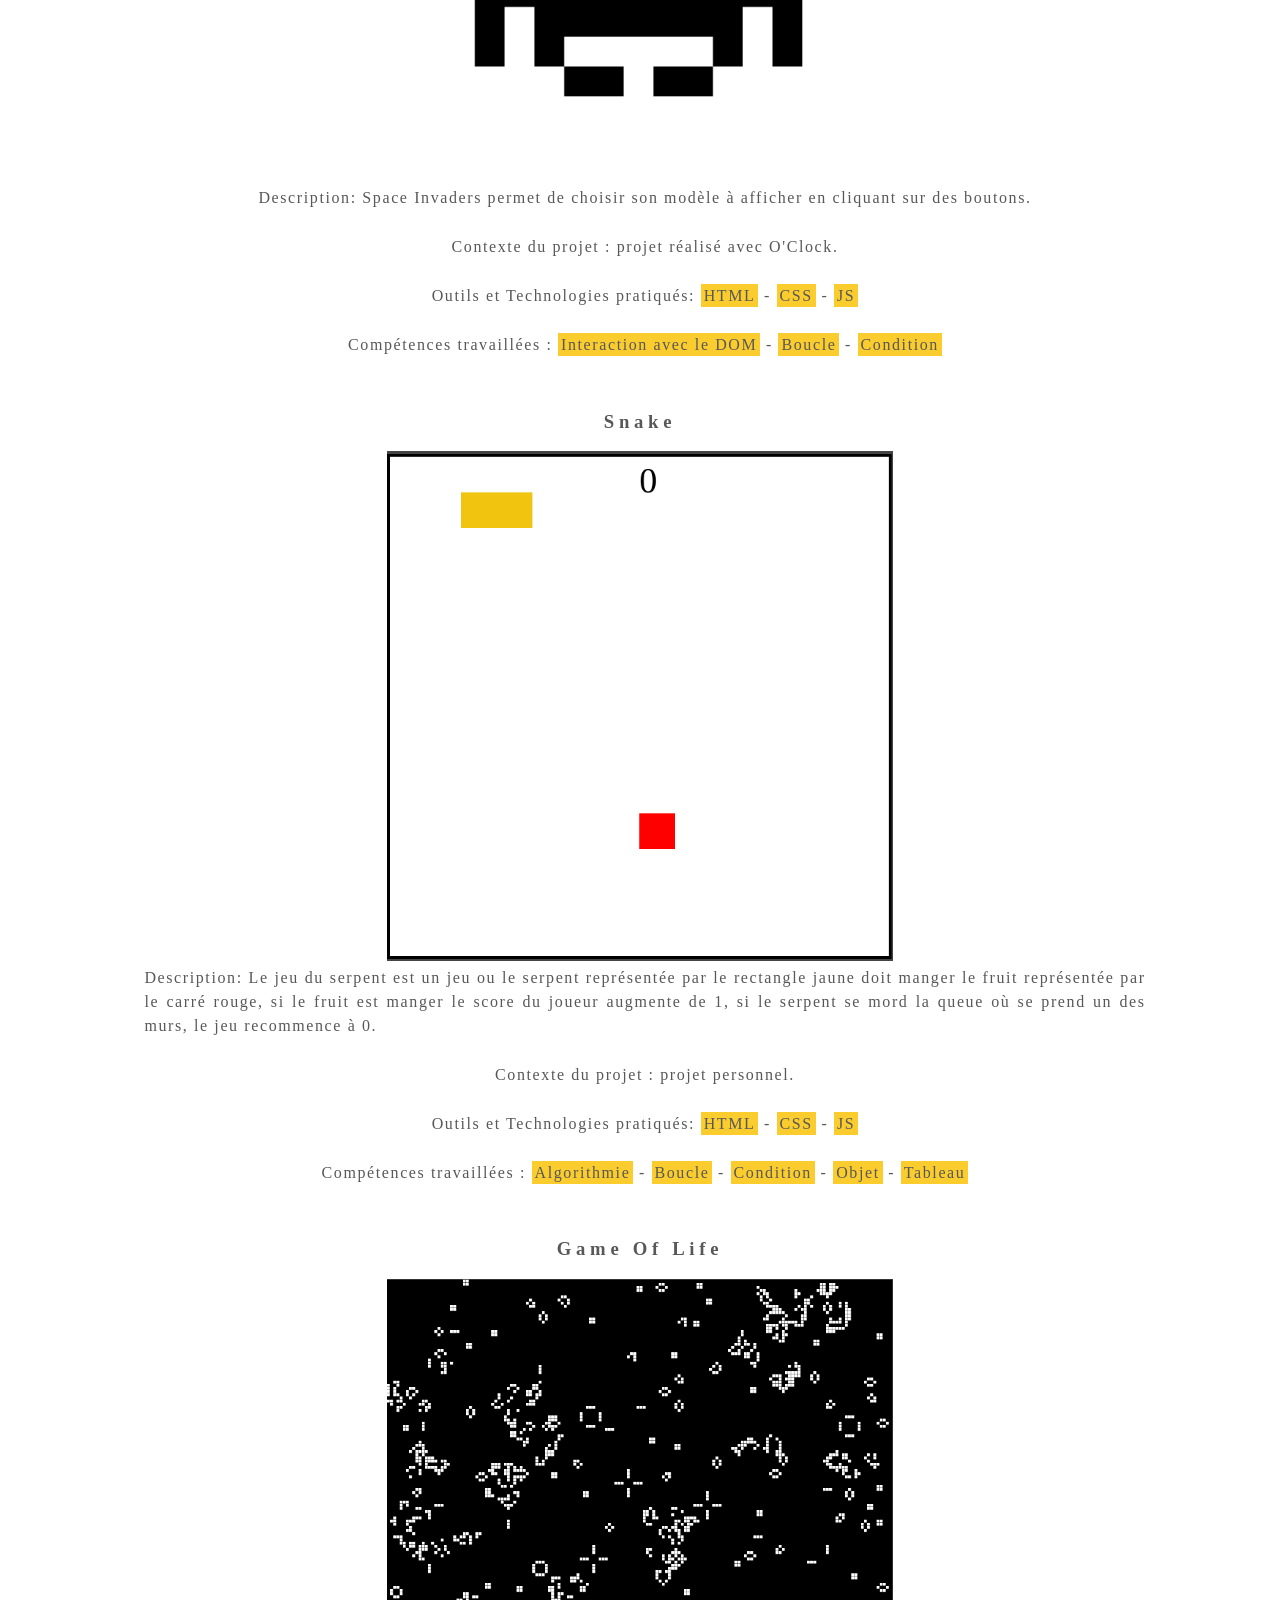
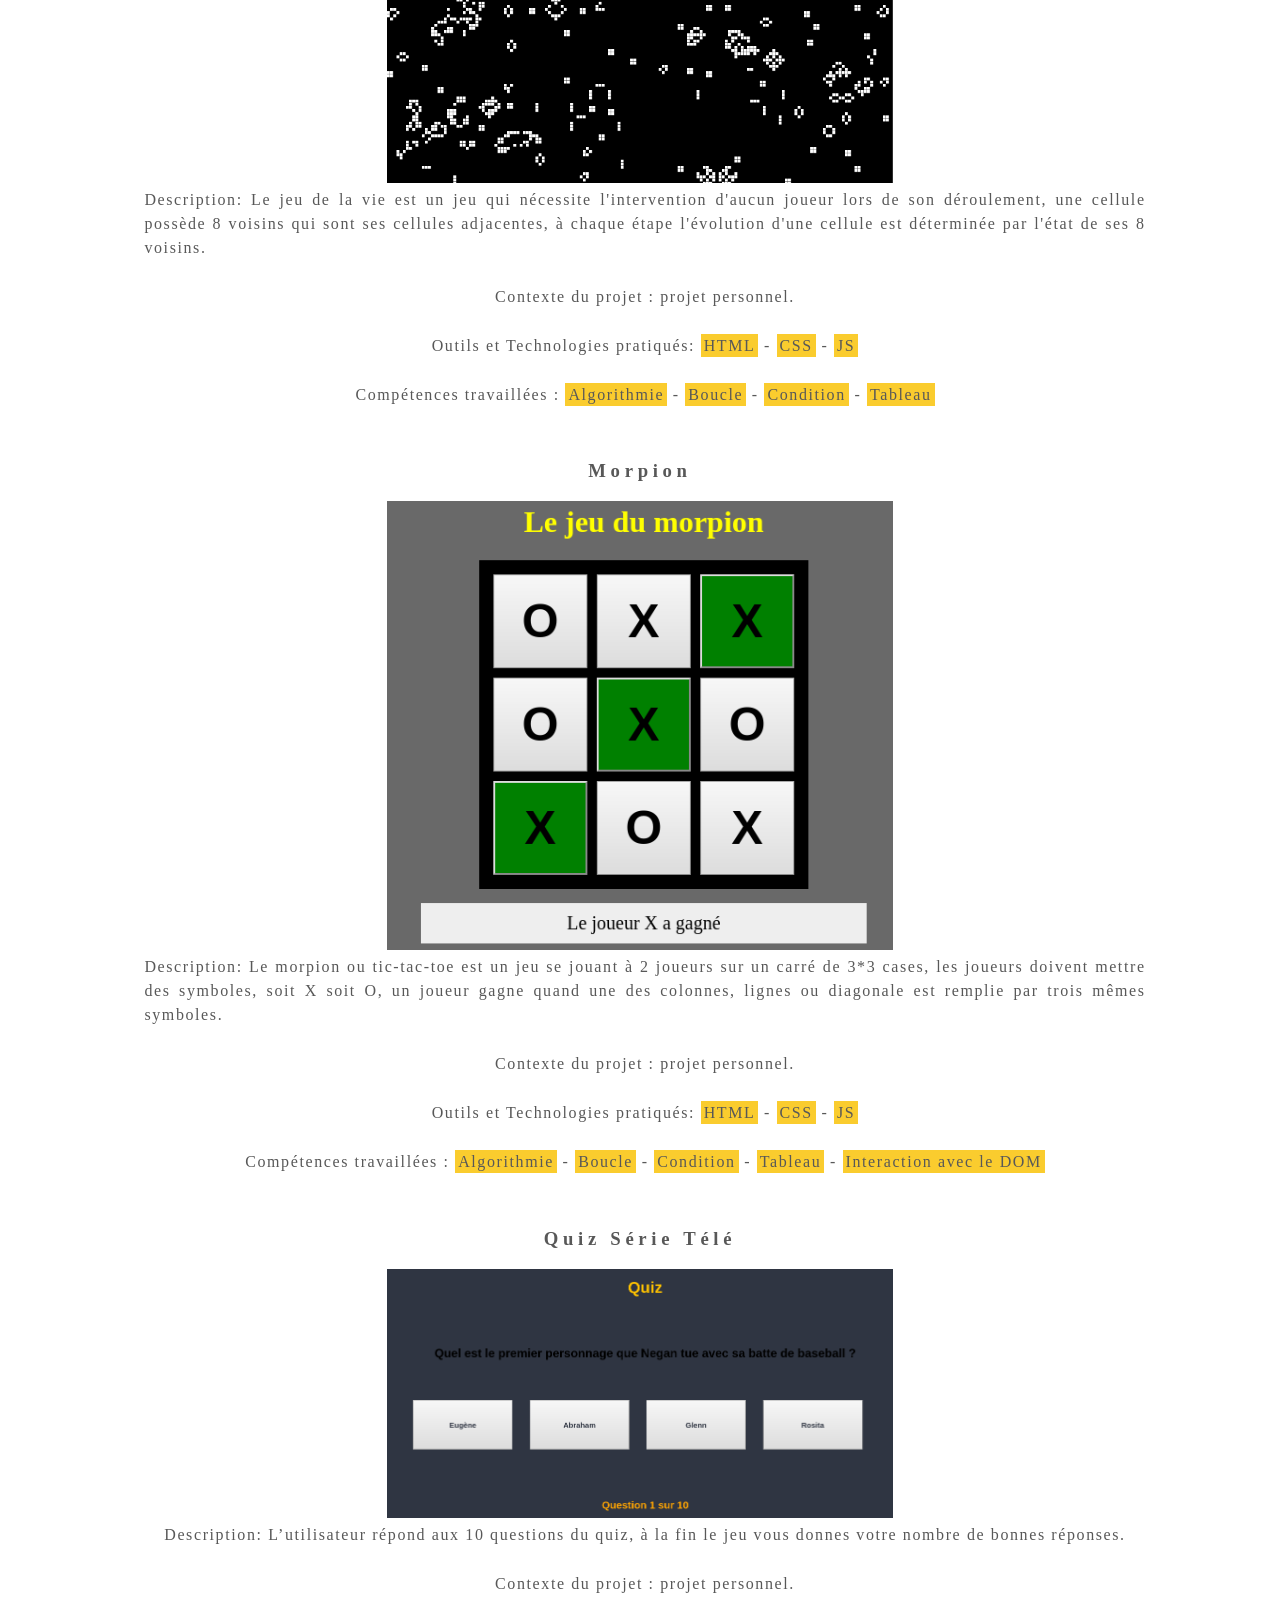
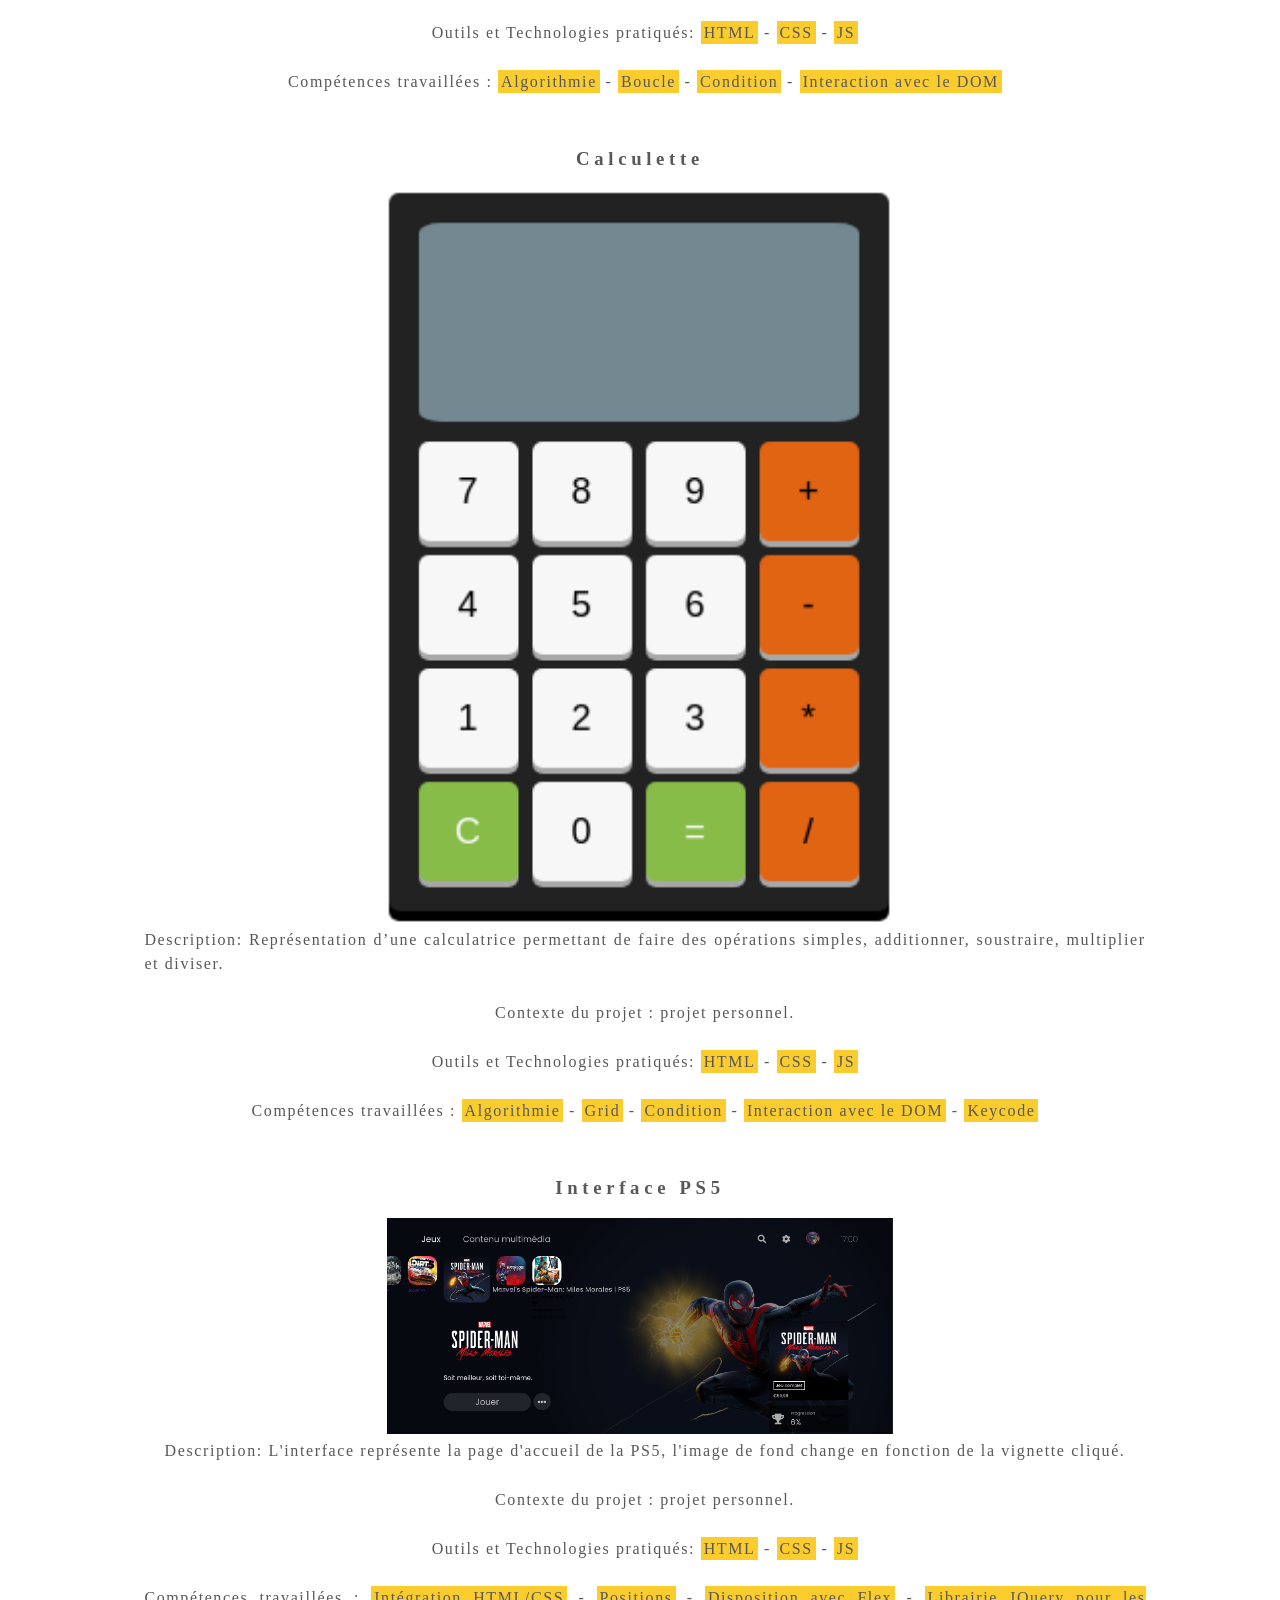
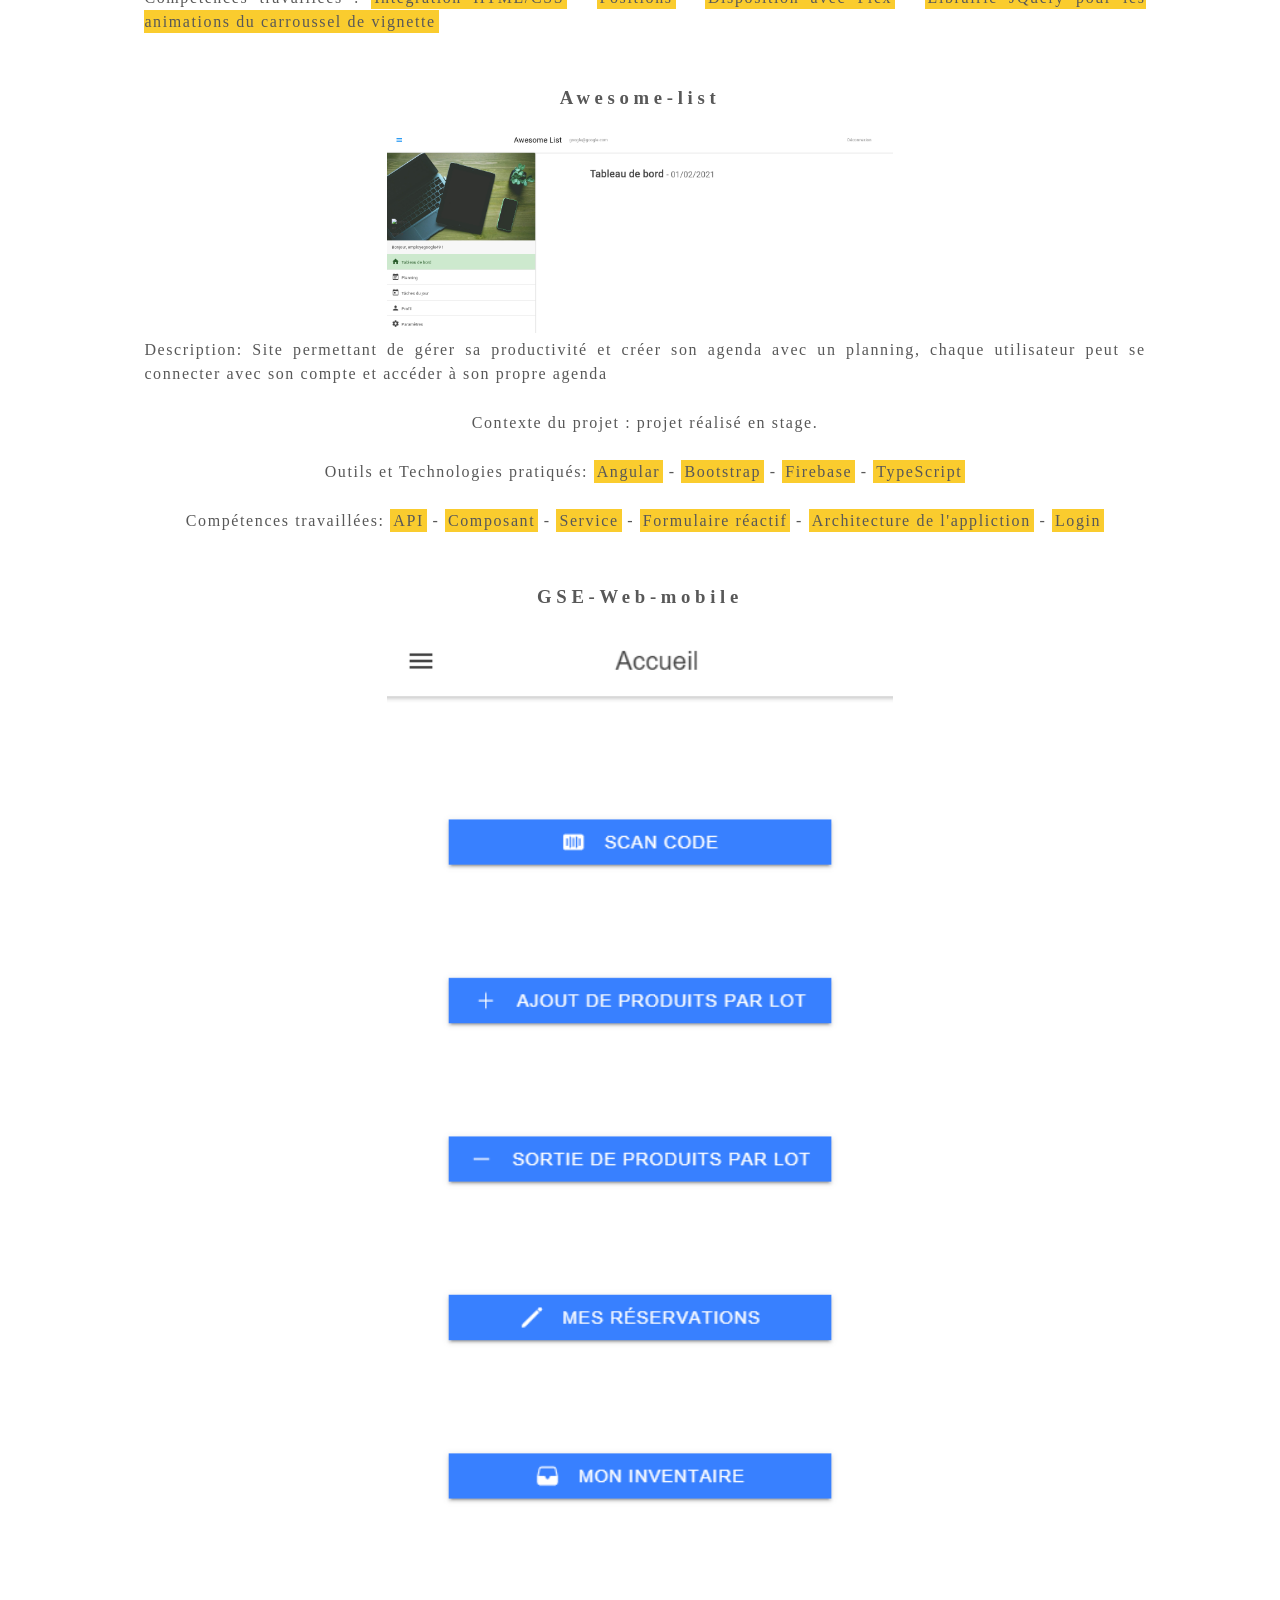
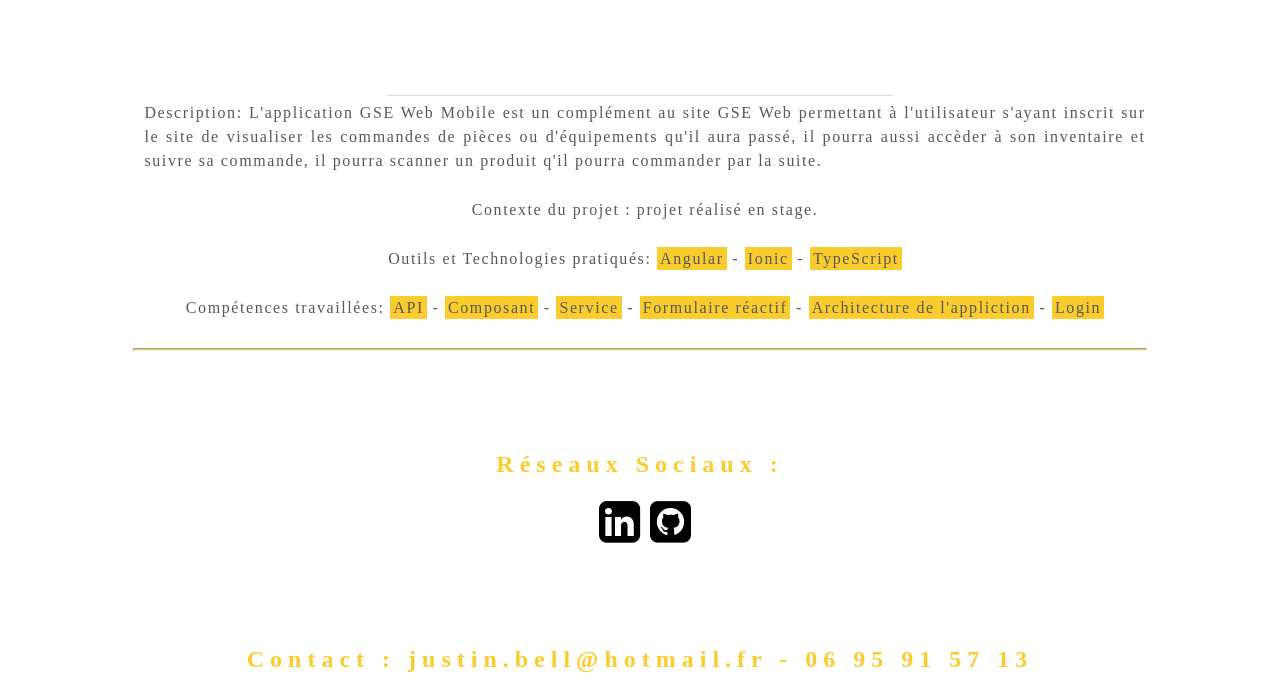
==== commit 05357ab5: "Ajout des compétences travaillées ainsi que le contexte des projet" ====
--- a/integration/index.html
+++ b/integration/index.html
@@ -45,20 +45,6 @@
                 <p class="paragraphPage">Je m'appelle Justin Bellanger j'ai 23 ans et je vis près d'Angers.
                     j'aime lire, faire du sport (courrir, nager), jouer au jeux vidéos, regarder des films et des séries et pleins d'autres choses.
                     Je suis quelqu'un de timide et reserver mais curieux, persévérant et j'ai l'envie d'apprendre.
-                </p>
-
-                <p class="paragraphPage">J'ai eu une scolarité je dirais faite d'hésitation et de doutes sur mes choix d'orientation.
-                    Je vais commencer à parler de mon parcours au lycée qui est banal une seconde générale et technologique.
-                    Puis j'ai voulu continuer dans le domaine de l'architecture avec une 1ère STI2D en architecture et construction,
-                    la c'est la 1ère fois que j'hésite sur mon parcours, je me dit que l'architecture à beau être intéressante je trouve qu'il y a beaucoup de théorie de choses à connaitre
-                    sur les matériaux, les types d'architectures etc...
-                    Je fait un autre choix d'orientation plus atypique dans mon cas, métier manuel, il s'agit de la mécanique automobile.
-                    Je m'inscrit dans le lycée qui fait la formation, étant donner que j'avais déjà fait une seconde on m'à dit que je pouvais directement reprendre en 1ère, condition je dois récupérer les 7 semaines de stage que j'étais censé faire en seconde.
-                    Le stage se passe bien, j'apprend des choses mais je me sentais vraiment pas à ma place dans ce milieu, à la fin du stage je me désinscrit de la formation, je me retrouve sans rien ni école ni formation.
-                </p>
-
-                <p class="paragraphPage">Il me semble qu'après ça j'ai été voir un consiller d'orientation au CIO à Angers, le même que j'avais en seconde, on parle et je me dis pourquoi pas les métiers du numérique et l'informatique.
-                    Je m'inscrit donc au Lycée Saint-Aubin-la-Salle à Angers pour une 1ère STI2D option systèmes d'information et numérique.
                 </p>
             </section>
 
@@ -84,7 +70,7 @@
                 </p>
 
                 <p class="paragraphPage">
-                    Du 09/03/2020 au 15/06/2020, en plein pendant la période du confinement j'ai fait une formation de développeur web avec l'école O'Clock en 100% à distance 
+                    Du 09/03/2020 au 15/06/2020, en plein pendant la période du confinement j'ai fait une formation de développeur web d'une durée de 3 mois (448h) avec l'école O'Clock en 100% à distance 
                     de chez moi. Durant la formation, j'ai appris les langages côté front (Html, CSS, JavaScript) et côté 
                     back (PHP et MySql) mais aussi Bootstrap, j'ai également vu plusieurs
                     concept tel que la programmation Orienté Objet, l'architecture Model Vue Controleur, les API et aussi GIT 
@@ -100,6 +86,30 @@
             <section class="mainSectionExperience">
                 <!-- La div contient une image et un titre -->
                 <div class="mainLeftDivExperience">
+                    <h3 class="mainTitlePage">KLS-Concept</h3>
+                    <img class="mainImgExperience" src="images/KLS-concept.png" alt="L'entreprise KLS-Concept ou j'ai fait mon stage en télétravail juste après O'Clock">
+                </div>
+                <!-- La div contient un paragraphe descriptif -->
+                <div class="mainRightDivExperience">
+                    <p class="paragraphPage">
+                        C’est grâce à Linkendin que j’ai trouvé le stage, Monsieur Kulas Frédéric mon maître de stage faisait partie d’une ancienne promo de chez O’Clock, il m’a proposé un stage car j’avais déjà eu une expérience avec le Framework Angular avec mon précédent stage.
+
+                        Un ami à mon maître de stage à monter un site avec lui pour l’aide à la logistique et la gestion de pièces et équipement pour particuliers et entreprises.
+
+                        Le sujet de stage était de faire l’application GSE Web mobile permettant de visualiser les commandes de pièces passé sur le site ainsi que d'autres fonctionnalités comme scanner un produit ou accéder à son inventaire.
+
+                        Je devais réaliser l’application à l’aide d’Angular 11 dernière version du Framework et Ionic version 5, un framework qu’on utilise pour des applications mobiles Hybride à la fois pour IOS et Android.
+
+                        Je prenais des notes quasiment chaque jour sur ce que je faisais la journée.
+
+                        Le stage m’a permis de passer pas mal de temps en autonomie, quand j’avais un problème je cherchai au maximum (souvent sur stackoverflow) avant d’essayer de demander de l’aide à mon maître de stage.
+
+                        Même si ce stage m’a été très bénéfique, la distance n’a pas rendu possible un encadrement et un accompagnement permettant d’entrer directement dans le monde professionnel.
+                    </p>
+                </div>
+
+                <!-- La div contient une image et un titre -->
+                <div class="mainLeftDivExperience">
                     <h3 class="mainTitlePage">Acoss Nancy</h3>
                     <img class="mainImgExperience" src="images/acoss.png" alt="L'entreprise Acoss à Nancy ou j'ai fait mon stage">
                 </div>
@@ -121,55 +131,7 @@
 
                         Ce stage m'à conforter dans l'idée de vouloir faire du développement web.
                     </p>
-                </div>
-                
-                <div class="mainLeftDivExperience">
-                    <h3 class="mainTitlePage">Candé Fruit</h3>
-                    <img class="mainImgExperience" src="images/verger.jpeg">
-                </div>
-
-                <div class="mainRightDivExperience">
-                    <p class="paragraphPage">
-                        Après l'obtention de mon BTS, ce que j'avais envie de faire était de me m'inscrire dans une formation de développeur web, 
-                        j'ai cherché du travail en attendant de trouver la formation qui me correspond le mieux.
-
-                        J'ai lu dans le courrier de l'ouest que la société Candé Fruit possède 3 verger, à Candé 
-                        au Lyon d'Angers et à Landremont et qu'ils cherchaient du monde.
-
-                        J'ai reçu une réponse positive de la par de Candé, mon contrat CDD commençait le 22 Août et se terminait en fonction de la saison.
-
-                        Je faisais 7H/jour pour ma première semaine et 8H/jour les semaines suivantes.
-
-                        On cueillait principalement au sol, mais il m'est arriver de cueillir sur machine pour attraper les pommes en hauteur.
-
-                        Mon contrat à pris fin le 30 Septembre.
-                    </p>
-                </div>
-
-                <div class="mainLeftDivExperience">
-                    <h3 class="mainTitlePage">MacDonald's</h3>
-                    <img class="mainImgExperience" src="images/mcdo.png">
-                </div>
-
-                <div class="mainRightDivExperience">
-                    <p class="paragraphPage">
-                        Toujours en recherche de formation et après avoir finis mon contrat avec Candé Fruit, je cherche à nouveau
-                        un job, MacDo s'est souvenu que j'avais postulé sur leur site et ils m'ont rappelé.
-
-                        Le contrat à commencer le 05/11/20 et est un CDI de 24H/sem en temps partiel.
-
-                        L'équipier polyvalent est capable de savoir à terme tout faire dans le restaurant, de l'encaissement,
-                        de la préparation de sandwich, cuisson, prendre les commandes au drive etc...
-
-                        Au début j'étais principalement sur le garnissage des burgers, puis j'ai fait la plonge, le nettoyage,
-                        le service à table et la préparation des boissons et des glaces.
-
-                        La fin de ma période d'essai c'est achevé le 02/01/2020.
-
-                        J'ai finis par touvé O'Clock une école faisant des formations en développement web, j'ai commencé le 09/03/20
-                        voir la rubrique Formations ci-dessus, ci-dessous vous pourrez trouver ce que j'ai fait comme mini-projet avec O'Clock.
-                    </p>
-                </div>
+                </div>   
             </section>
 
             <hr>
@@ -178,7 +140,7 @@
             <h2 id="travaux">Travaux</h2>
             <!-- Section avec 5 div -->
             <section class="mainSectionTravaux">
-                <!-- 5 div contenant un titre une image et 2 paragraphes -->
+                <!-- 5 div contenant un titre une image et 4 paragraphes -->
                 <div class="mainDivTravaux">
                     <h3 class="mainTitlePage">OShop</h3>
                     <img class="mainImgTravaux" src="images/OShop.png" alt="Image représentant une boutique en ligne avec une liste d'article">
@@ -189,7 +151,13 @@
                         à cette catégorie, vous pouvez voir également la fiche du produit en détail.
                     </p>
                     <p class="paragraphPageTravaux">
+                        Contexte du projet : projet réalisé avec O'Clock.
+                    </p>
+                    <p class="paragraphPageTravaux">
                         Outils et Technologies pratiqués: <span><tag class="mainTagTravaux">PHP</tag> - <tag class="mainTagTravaux">MySql</tag></span>
+                    </p>
+                    <p class="paragraphPageTravaux">
+                        Compétences travaillées : <span><tag class="mainTagTravaux">POO</tag> - <tag class="mainTagTravaux">Architecture MVC</tag></span>
                     </p>
                 </div>
 
@@ -201,7 +169,13 @@
                         vous pouvez également sélectionner un auteur pour voir tout les articles qu'il a écrit, ainsi qu'une catégorie pour voir quel article y est associé. 
                     </p>
                     <p class="paragraphPageTravaux">
+                        Contexte du projet : projet réalisé avec O'Clock.
+                    </p>
+                    <p class="paragraphPageTravaux">
                         Outils et Technologies pratiqués: <span><tag class="mainTagTravaux">PHP</tag> - <tag class="mainTagTravaux">MySql</tag></span>
+                    </p>
+                    <p class="paragraphPageTravaux">
+                        Compétences travaillées : <span><tag class="mainTagTravaux">POO</tag> - <tag class="mainTagTravaux">Base de donnée</tag></span>
                     </p>
                 </div>
 
@@ -212,7 +186,13 @@
                         Description: Kiemtao est un site permettant de s'inscrire à un formulaire pour ajouter s'est humeurs, un mode #fof disponible(comme le mode sombre sur twitter mais flashy). 
                     </p>
                     <p class="paragraphPageTravaux">
+                        Contexte du projet : projet réalisé avec O'Clock.
+                    </p>
+                    <p class="paragraphPageTravaux">
                         Outils et Technologies pratiqués: <span><tag class="mainTagTravaux">PHP</tag> - <tag class="mainTagTravaux">MySql</tag>
+                    </p>
+                    <p class="paragraphPageTravaux">
+                        Compétences travaillées : <span><tag class="mainTagTravaux">POO</tag> - <tag class="mainTagTravaux">Cookie</tag></span>
                     </p>
                 </div>
 
@@ -223,7 +203,13 @@
                         Description: Le site TodoList permet d'ajouter des choses à faire, vous pouvez les archiver, les supprimer, c'est une sorte de pense-bête ou d'aide mémoire. 
                     </p>
                     <p class="paragraphPageTravaux">
+                        Contexte du projet : projet réalisé avec O'Clock.
+                    </p>
+                    <p class="paragraphPageTravaux">
                         Outils et Technologies pratiqués: <span><tag class="mainTagTravaux">HTML</tag> - <tag class="mainTagTravaux">CSS</tag> - <tag class="mainTagTravaux">PHP</tag> - <tag class="mainTagTravaux">MySql</tag> - <tag class="mainTagTravaux">JS</tag></span>
+                    </p>
+                    <p class="paragraphPageTravaux">
+                        Compétences travaillées : <span><tag class="mainTagTravaux">API</tag> - <tag class="mainTagTravaux">Module JavaScript</tag></span>
                     </p>
                 </div>
 
@@ -234,7 +220,13 @@
                         Description: Space Invaders permet de choisir son modèle à afficher en cliquant sur des boutons. 
                     </p>
                     <p class="paragraphPageTravaux">
+                        Contexte du projet : projet réalisé avec O'Clock.
+                    </p>
+                    <p class="paragraphPageTravaux">
                         Outils et Technologies pratiqués: <span><tag class="mainTagTravaux">HTML</tag> - <tag class="mainTagTravaux">CSS</tag> - <tag class="mainTagTravaux">JS</tag></span>
+                    </p>
+                    <p class="paragraphPageTravaux">
+                        Compétences travaillées : <span><tag class="mainTagTravaux">Interaction avec le DOM</tag> - <tag class="mainTagTravaux">Boucle</tag> - <tag class="mainTagTravaux">Condition</tag></span>
                     </p>
                 </div>
 
@@ -245,7 +237,13 @@
                         Description: Le jeu du serpent est un jeu ou le serpent représentée par le rectangle jaune doit manger le fruit représentée par le carré rouge, si le fruit est manger le score du joueur augmente de 1, si le serpent se mord la queue où se prend un des murs, le jeu recommence à 0. 
                     </p>
                     <p class="paragraphPageTravaux">
-                      Outils et Technologies pratiqués: <span><tag class="mainTagTravaux">HTML</tag> - <tag class="mainTagTravaux">CSS</tag> - <tag class="mainTagTravaux">JS</tag></span>
+                        Contexte du projet : projet personnel.
+                    </p>
+                    <p class="paragraphPageTravaux">
+                      Outils et Technologies pratiqués: <span><tag class="mainTagTravaux">HTML</tag> - <tag class="mainTagTravaux">CSS</tag> - <tag class="mainTagTravaux">JS</tag></span>
+                    </p>
+                    <p class="paragraphPageTravaux">
+                        Compétences travaillées : <span><tag class="mainTagTravaux">Algorithmie</tag> - <tag class="mainTagTravaux">Boucle</tag> - <tag class="mainTagTravaux">Condition</tag> - <tag class="mainTagTravaux">Objet</tag> - <tag class="mainTagTravaux">Tableau</tag></span>
                     </p>
                 </div>
 
@@ -256,7 +254,13 @@
                         Description: Le jeu de la vie est un jeu qui nécessite l'intervention d'aucun joueur lors de son déroulement, une cellule possède 8 voisins qui sont ses cellules adjacentes, à chaque étape l'évolution d'une cellule est déterminée par l'état de ses 8 voisins.
                     </p>
                     <p class="paragraphPageTravaux">
-                      Outils et Technologies pratiqués: <span><tag class="mainTagTravaux">HTML</tag> - <tag class="mainTagTravaux">CSS</tag> - <tag class="mainTagTravaux">JS</tag></span>
+                        Contexte du projet : projet personnel.
+                    </p>
+                    <p class="paragraphPageTravaux">
+                      Outils et Technologies pratiqués: <span><tag class="mainTagTravaux">HTML</tag> - <tag class="mainTagTravaux">CSS</tag> - <tag class="mainTagTravaux">JS</tag></span>
+                    </p>
+                    <p class="paragraphPageTravaux">
+                        Compétences travaillées : <span><tag class="mainTagTravaux">Algorithmie</tag> - <tag class="mainTagTravaux">Boucle</tag> - <tag class="mainTagTravaux">Condition</tag> - <tag class="mainTagTravaux">Tableau</tag></span>
                     </p>
                 </div>
 
@@ -267,7 +271,13 @@
                         Description: Le morpion ou tic-tac-toe est un jeu se jouant à 2 joueurs sur un carré de 3*3 cases, les joueurs doivent mettre des symboles, soit X soit O, un joueur gagne quand une des colonnes, lignes ou diagonale est remplie par trois mêmes symboles.
                     </p>
                     <p class="paragraphPageTravaux">
-                      Outils et Technologies pratiqués: <span><tag class="mainTagTravaux">HTML</tag> - <tag class="mainTagTravaux">CSS</tag> - <tag class="mainTagTravaux">JS</tag></span>
+                        Contexte du projet : projet personnel.
+                    </p>
+                    <p class="paragraphPageTravaux">
+                      Outils et Technologies pratiqués: <span><tag class="mainTagTravaux">HTML</tag> - <tag class="mainTagTravaux">CSS</tag> - <tag class="mainTagTravaux">JS</tag></span>
+                    </p>
+                    <p class="paragraphPageTravaux">
+                        Compétences travaillées : <span><tag class="mainTagTravaux">Algorithmie</tag> - <tag class="mainTagTravaux">Boucle</tag> - <tag class="mainTagTravaux">Condition</tag> - <tag class="mainTagTravaux">Tableau</tag> - <tag class="mainTagTravaux">Interaction avec le DOM</tag></span>
                     </p>
                 </div>
 
@@ -278,7 +288,13 @@
                         Description: L’utilisateur répond aux 10 questions du quiz, à la fin le jeu vous donnes votre nombre de bonnes réponses.
                     </p>
                     <p class="paragraphPageTravaux">
-                      Outils et Technologies pratiqués: <span><tag class="mainTagTravaux">HTML</tag> - <tag class="mainTagTravaux">CSS</tag> - <tag class="mainTagTravaux">JS</tag></span>
+                        Contexte du projet : projet personnel.
+                    </p>
+                    <p class="paragraphPageTravaux">
+                      Outils et Technologies pratiqués: <span><tag class="mainTagTravaux">HTML</tag> - <tag class="mainTagTravaux">CSS</tag> - <tag class="mainTagTravaux">JS</tag></span>
+                    </p>
+                    <p class="paragraphPageTravaux">
+                        Compétences travaillées : <span><tag class="mainTagTravaux">Algorithmie</tag> - <tag class="mainTagTravaux">Boucle</tag> - <tag class="mainTagTravaux">Condition</tag> - <tag class="mainTagTravaux">Interaction avec le DOM</tag></span>
                     </p>
                 </div>
 
@@ -289,7 +305,13 @@
                         Description: Représentation d’une calculatrice permettant de faire des opérations simples, additionner, soustraire, multiplier et diviser.
                     </p>
                     <p class="paragraphPageTravaux">
-                      Outils et Technologies pratiqués: <span><tag class="mainTagTravaux">HTML</tag> - <tag class="mainTagTravaux">CSS</tag> - <tag class="mainTagTravaux">JS</tag></span>
+                        Contexte du projet : projet personnel.
+                    </p>
+                    <p class="paragraphPageTravaux">
+                      Outils et Technologies pratiqués: <span><tag class="mainTagTravaux">HTML</tag> - <tag class="mainTagTravaux">CSS</tag> - <tag class="mainTagTravaux">JS</tag></span>
+                    </p>
+                    <p class="paragraphPageTravaux">
+                        Compétences travaillées : <span><tag class="mainTagTravaux">Algorithmie</tag> - <tag class="mainTagTravaux">Grid</tag> - <tag class="mainTagTravaux">Condition</tag> - <tag class="mainTagTravaux">Interaction avec le DOM</tag> - <tag class="mainTagTravaux">Keycode</tag></span>
                     </p>
                 </div>
 
@@ -300,7 +322,13 @@
                         Description: L'interface représente la page d'accueil de la PS5, l'image de fond change en fonction de la vignette cliqué.
                     </p>
                     <p class="paragraphPageTravaux">
-                      Outils et Technologies pratiqués: <span><tag class="mainTagTravaux">HTML</tag> - <tag class="mainTagTravaux">CSS</tag> - <tag class="mainTagTravaux">JS</tag></span>
+                        Contexte du projet : projet personnel.
+                    </p>
+                    <p class="paragraphPageTravaux">
+                      Outils et Technologies pratiqués: <span><tag class="mainTagTravaux">HTML</tag> - <tag class="mainTagTravaux">CSS</tag> - <tag class="mainTagTravaux">JS</tag></span>
+                    </p>
+                    <p class="paragraphPageTravaux">
+                        Compétences travaillées : <span><tag class="mainTagTravaux">Intégration HTML/CSS</tag> - <tag class="mainTagTravaux">Positions</tag> - <tag class="mainTagTravaux">Disposition avec Flex</tag> - <tag class="mainTagTravaux">Librairie JQuery pour les animations du carroussel de vignette</tag></span>
                     </p>
                 </div>
 
@@ -311,7 +339,13 @@
                         Description: Site permettant de gérer sa productivité et créer son agenda avec un planning, chaque utilisateur peut se connecter avec son compte et accéder à son propre agenda
                     </p>
                     <p class="paragraphPageTravaux">
+                        Contexte du projet : projet réalisé en stage.
+                    </p>
+                    <p class="paragraphPageTravaux">
                       Outils et Technologies pratiqués: <span><tag class="mainTagTravaux">Angular</tag> - <tag class="mainTagTravaux">Bootstrap</tag> - <tag class="mainTagTravaux">Firebase</tag> - <tag class="mainTagTravaux">TypeScript</tag></span>
+                    </p>
+                    <p class="paragraphPageTravaux">
+                        Compétences travaillées: <span><tag class="mainTagTravaux">API</tag> - <tag class="mainTagTravaux">Composant</tag> - <tag class="mainTagTravaux">Service</tag> - <tag class="mainTagTravaux">Formulaire réactif</tag> - <tag class="mainTagTravaux">Architecture de l'appliction</tag> - <tag class="mainTagTravaux">Login</tag></span>
                     </p>
                 </div>
 
@@ -323,7 +357,13 @@
                         il pourra scanner un produit q'il pourra commander par la suite.
                     </p>
                     <p class="paragraphPageTravaux">
+                        Contexte du projet : projet réalisé en stage.
+                    </p>
+                    <p class="paragraphPageTravaux">
                       Outils et Technologies pratiqués: <span><tag class="mainTagTravaux">Angular</tag> - <tag class="mainTagTravaux">Ionic</tag> - <tag class="mainTagTravaux">TypeScript</tag></span>
+                    </p>
+                    <p class="paragraphPageTravaux">
+                        Compétences travaillées: <span><tag class="mainTagTravaux">API</tag> - <tag class="mainTagTravaux">Composant</tag> - <tag class="mainTagTravaux">Service</tag> - <tag class="mainTagTravaux">Formulaire réactif</tag> - <tag class="mainTagTravaux">Architecture de l'appliction</tag> - <tag class="mainTagTravaux">Login</tag></span>
                     </p>
                 </div>
             </section>
